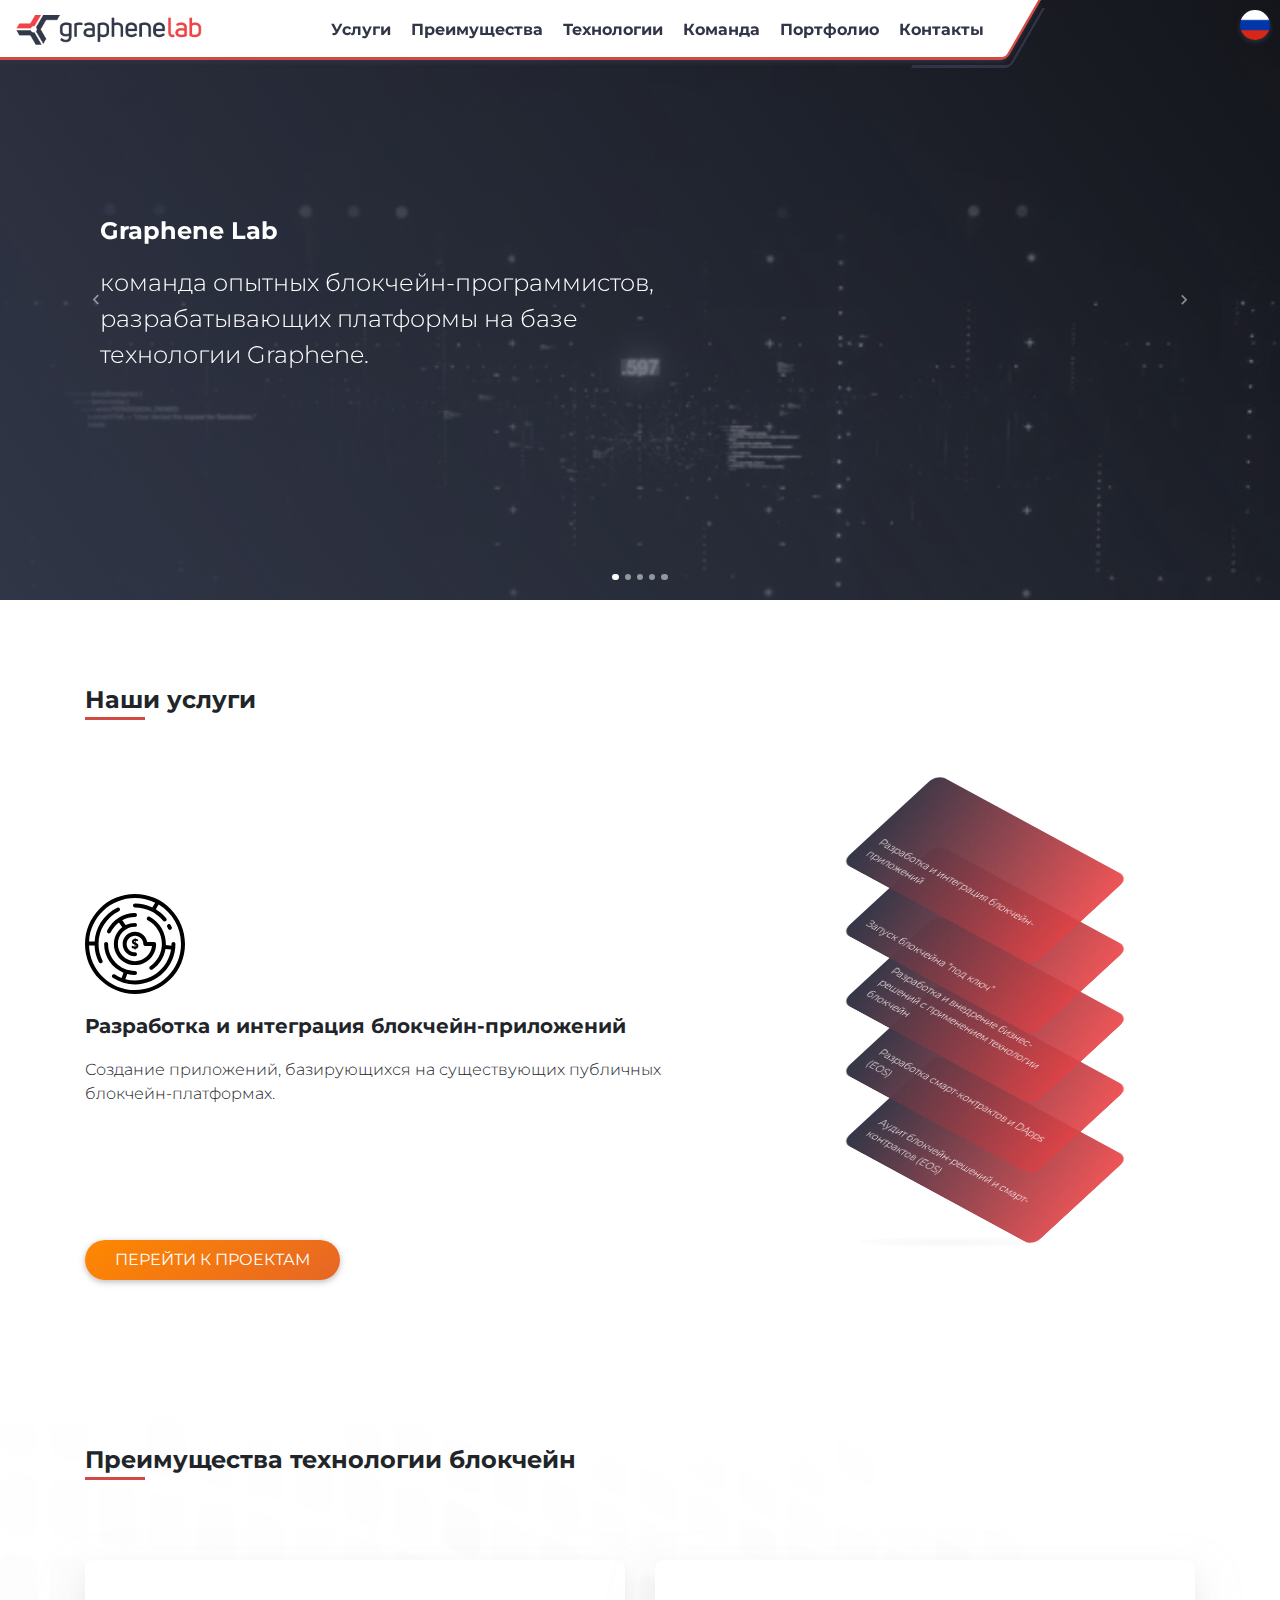
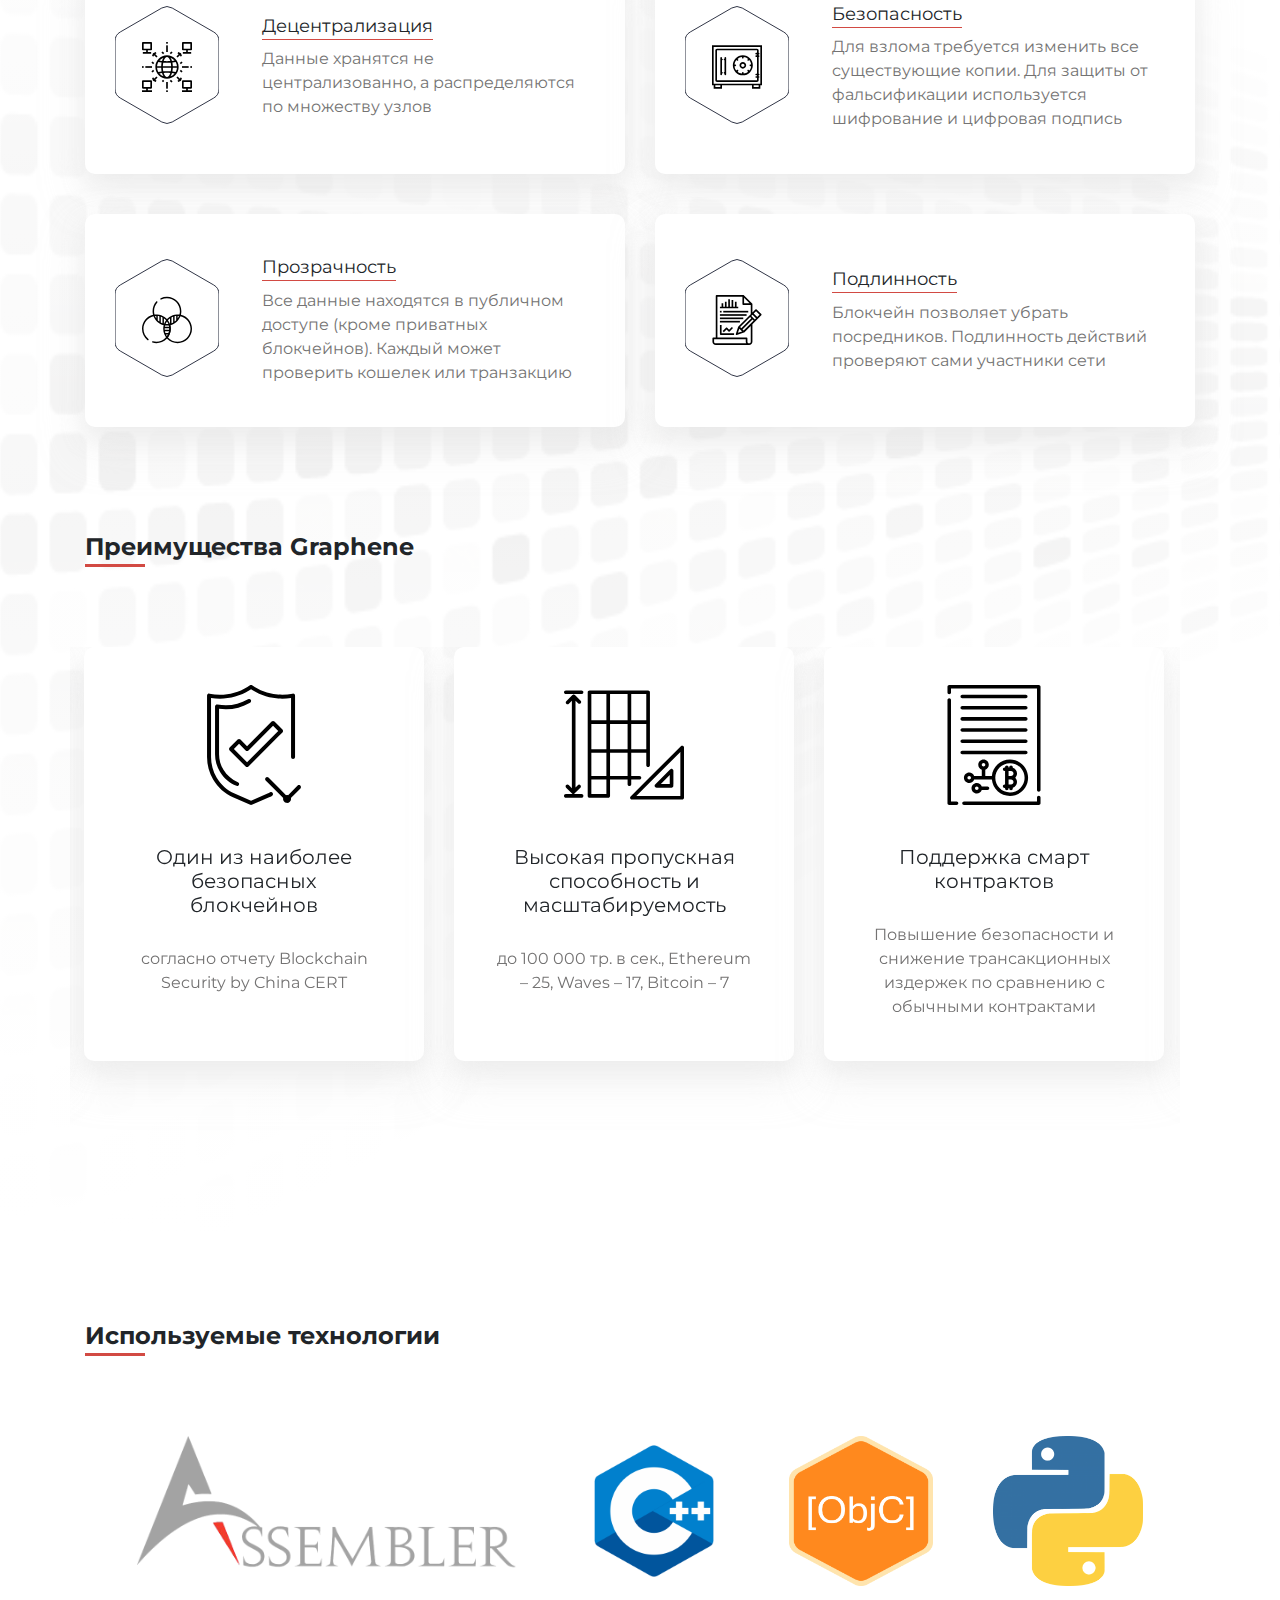
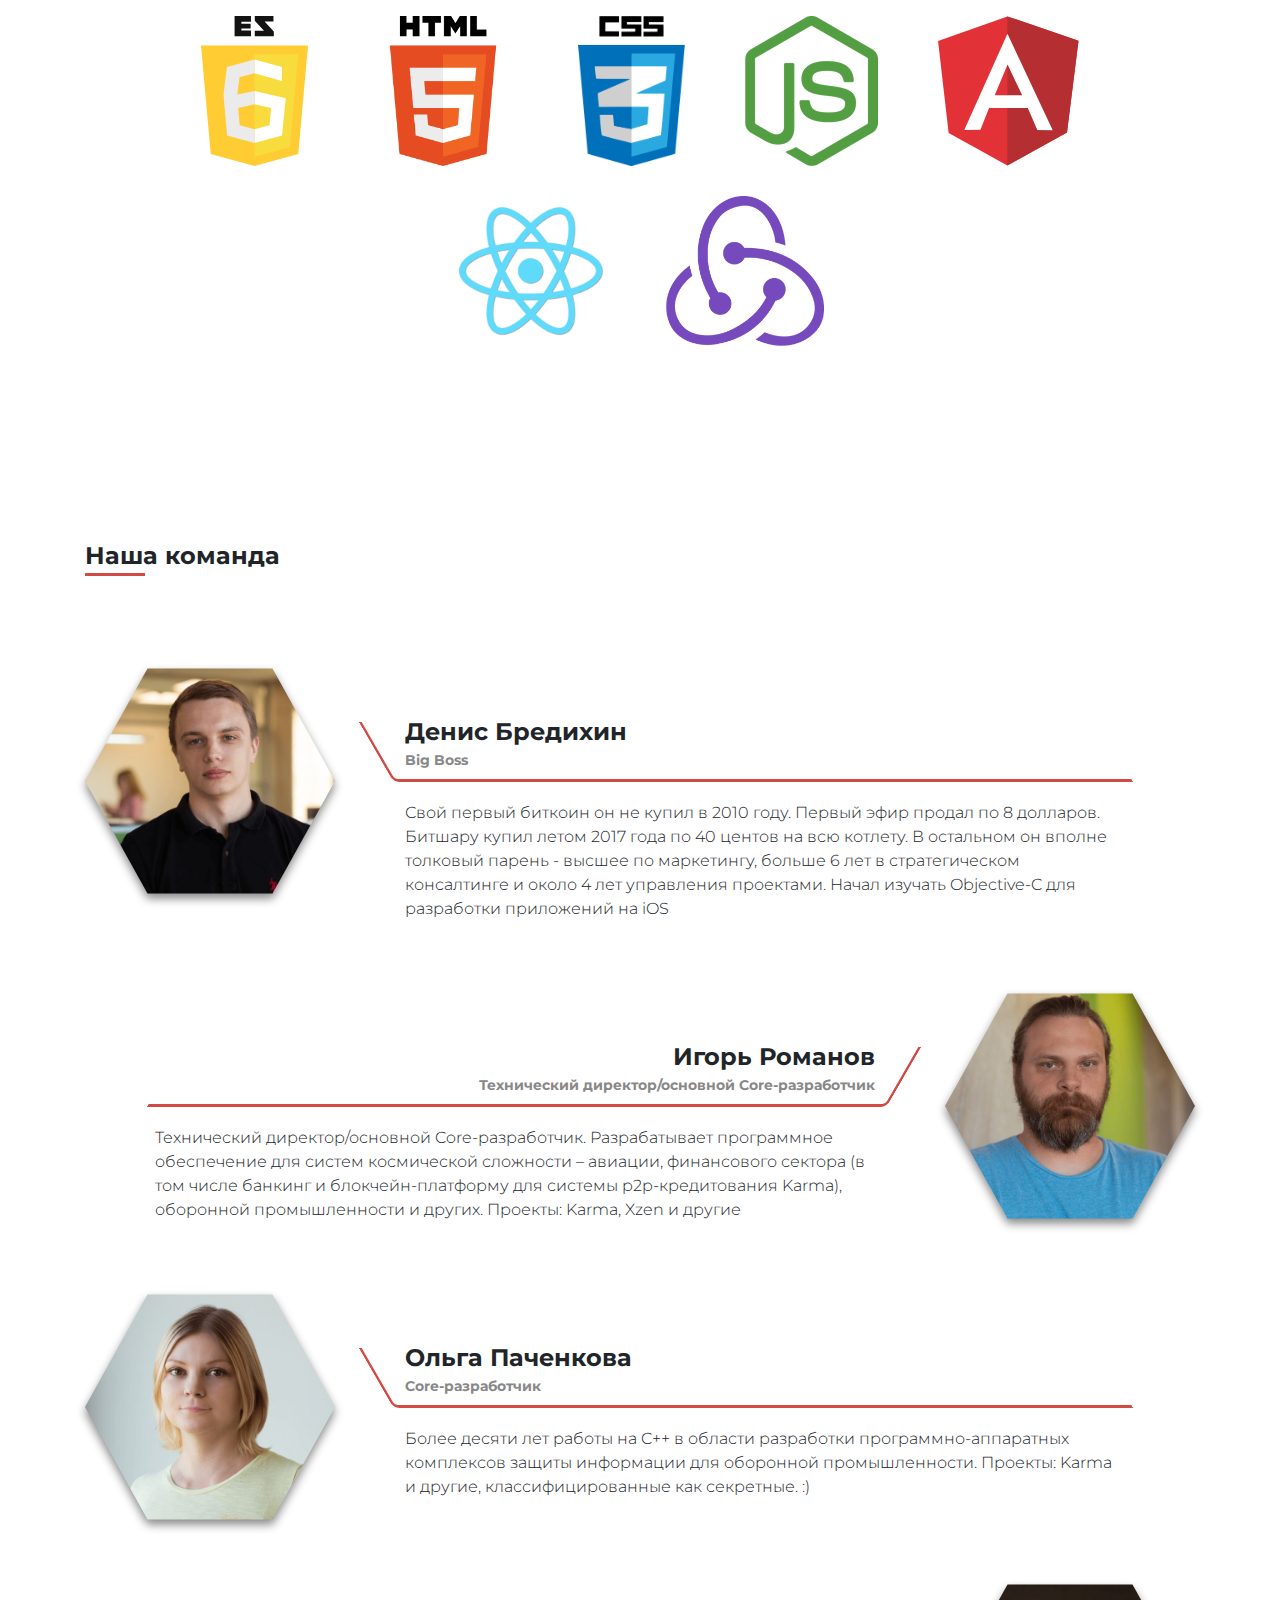
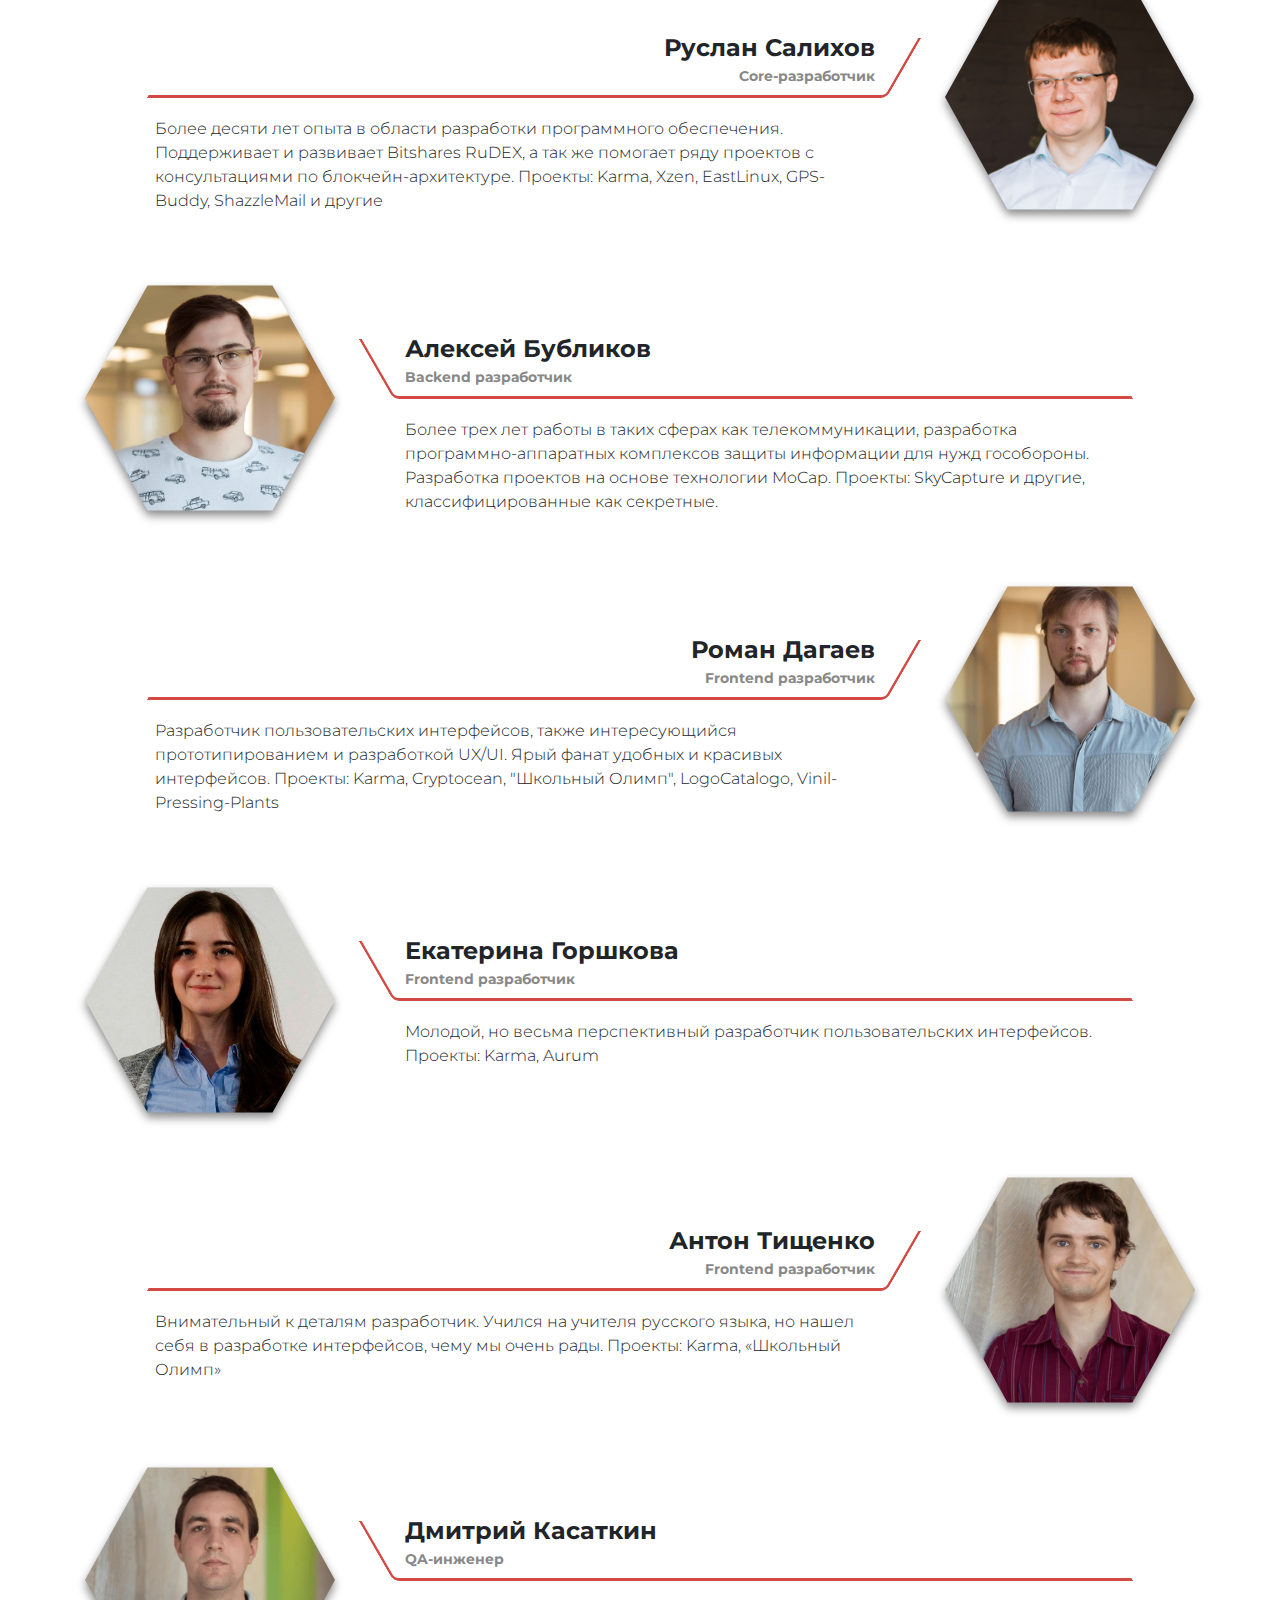
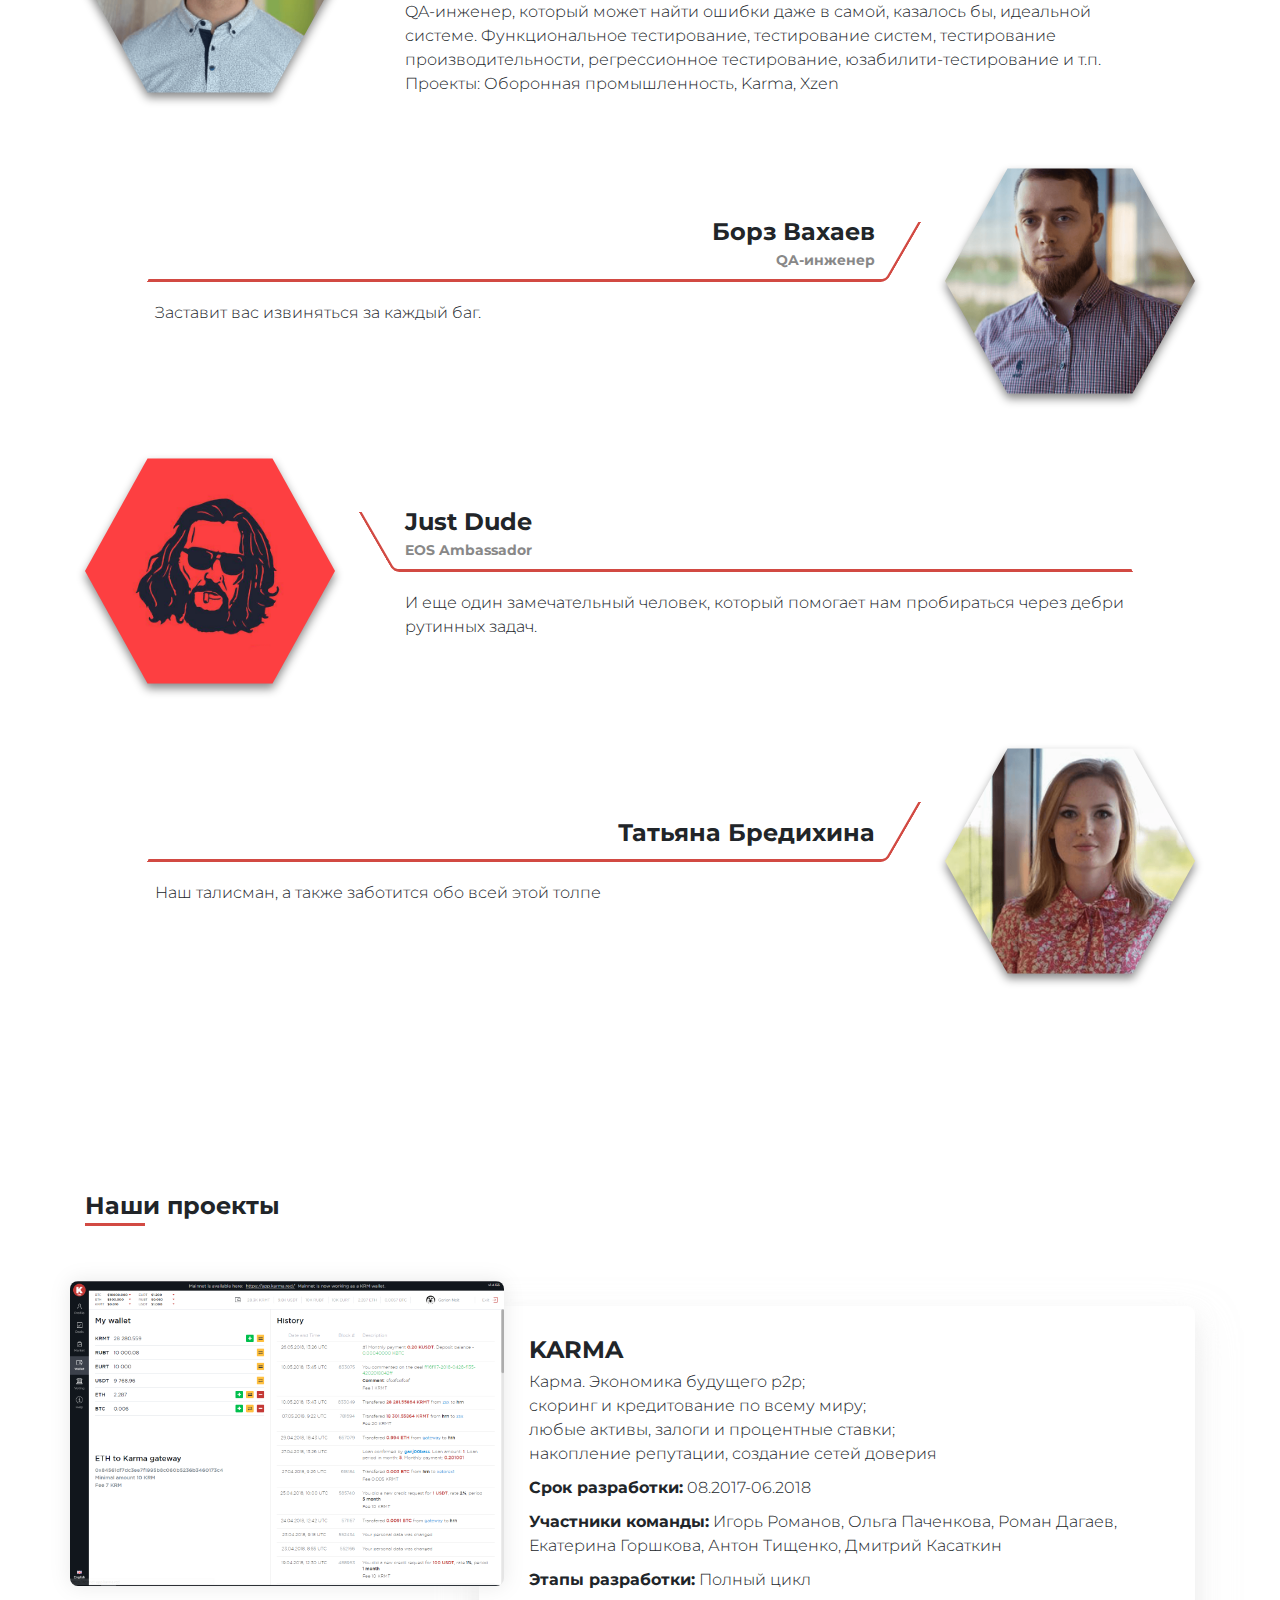
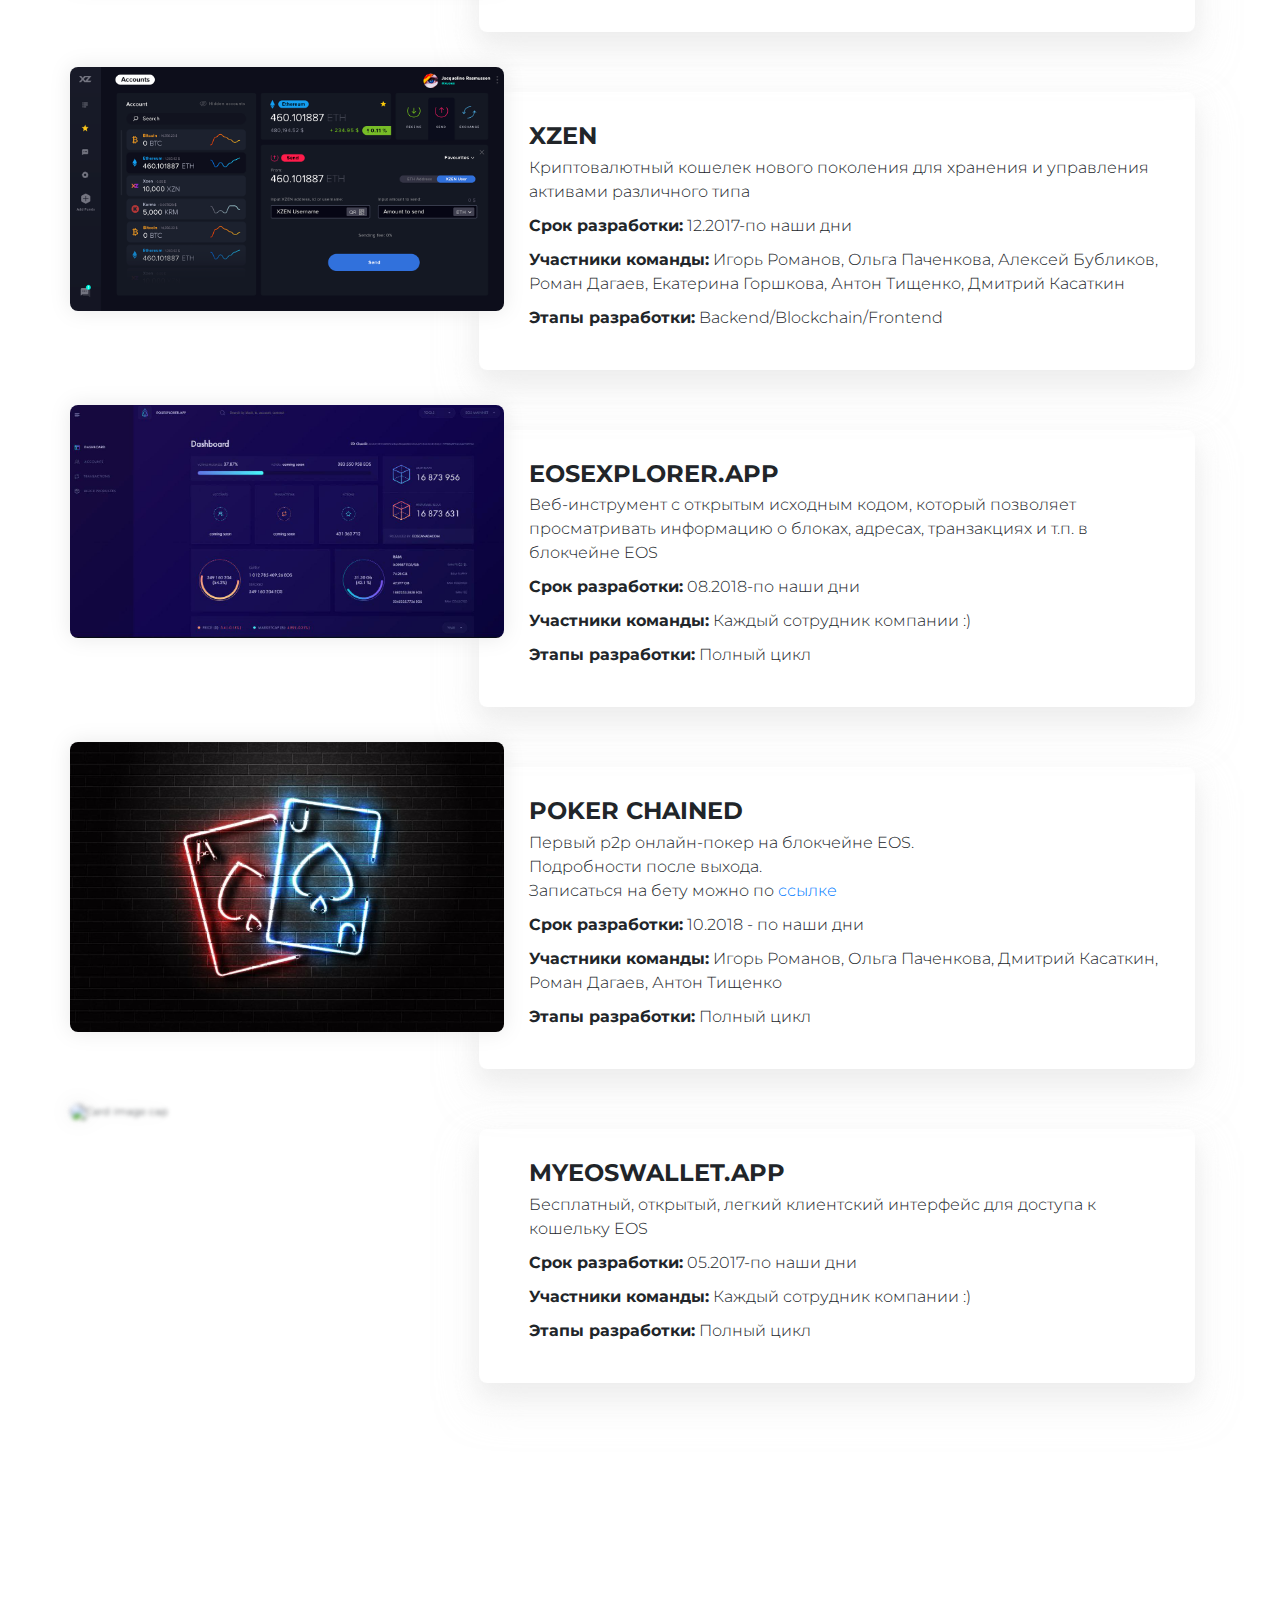
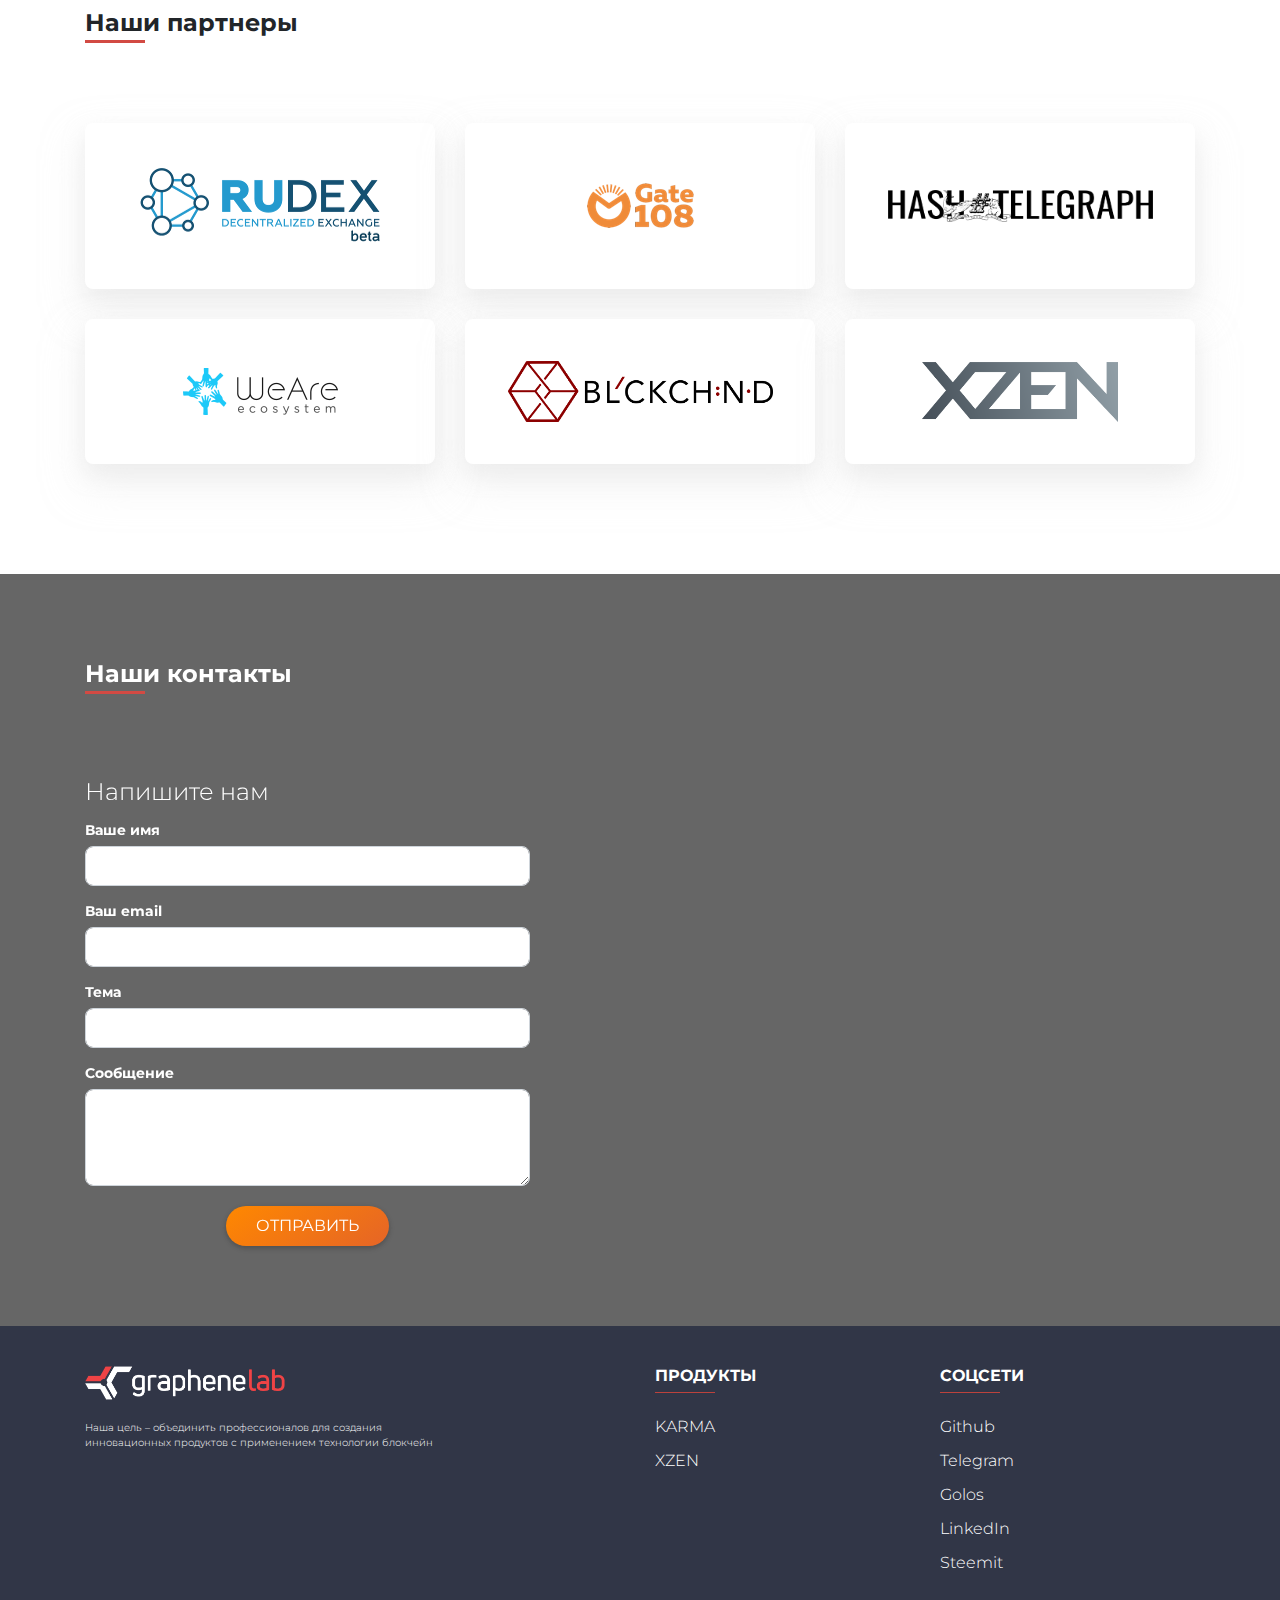
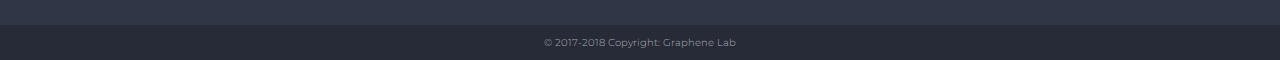
==== index.html @ 5d030449 "added projects" ====
<!DOCTYPE html>
<html lang="en">

<head>
    <meta charset="utf-8">
    <meta name="viewport" content="width=device-width, initial-scale=1, shrink-to-fit=no">
    <meta http-equiv="x-ua-compatible" content="ie=edge">
    <title>Graphene Lab</title>
    <link rel="icon" href="/favicon.ico" type="image/x-icon" />
    <link href="https://fonts.googleapis.com/icon?family=Material+Icons" rel="stylesheet">
    <!--<link href="https://fonts.googleapis.com/css?family=PT+Sans+Caption" rel="stylesheet">-->
    <link href="https://fonts.googleapis.com/css?family=Montserrat" rel="stylesheet">
    <link href="libs/MDB/css/bootstrap.min.css" rel="stylesheet">
    <link rel="stylesheet" href="libs/owl/assets/owl.carousel.min.css">
    <link href="libs/MDB/css/mdb.min.css" rel="stylesheet">
    <link href="styles/styles.css" rel="stylesheet">
</head>

<body>
<a href="en" class="btn--local"><img src="img/flag_rus.png" alt=""></a>
<nav class="navbar fixed-top gl__navbar">
    <a href="/" class="gl__logo-wrapper"><img src="img/graphene.png" alt="" class="gl__logo"></a>
    <ul class="navbar-nav">
        <li class="nav-item">
            <a class="nav-link js-link-anchor" href="#services">Услуги</a>
        </li>
        <li class="nav-item">
            <a class="nav-link js-link-anchor" href="#advantages-blckchn">Преимущества</a>
        </li>
        <li class="nav-item">
            <a class="nav-link js-link-anchor" href="#tech">Технологии</a>
        </li>
        <li class="nav-item active">
            <a class="nav-link js-link-anchor" href="#team">Команда</a>
        </li>
        <li class="nav-item">
            <a class="nav-link js-link-anchor" href="#portfolio">Портфолио</a>
        </li>
        <li class="nav-item">
            <a class="nav-link js-link-anchor" href="#contacts">Контакты</a>
        </li>
    </ul>
</nav>

<div class="intro__animate-bg">
    <video class="intro__video-bg" playsinline autoplay muted loop>
        <source src="img/intro.mp4" type="video/mp4"/>
        <source src="img/intro.ogv" type="video/ogv"/>
        <!--<source src="https://d3macfshcnzosd.cloudfront.net/010918145_main_xxl.mp4" type="video/mp4"/>-->
        Ваш браузер не поддерживает проигрывание видео.
    </video>
    <!--<svg id="pieces" class="section1">-->
    <!--<defs>-->
    <!--<linearGradient id="fill1">-->
    <!--<stop class="stop1" offset="0%"></stop>-->
    <!--<stop class="stop2" offset="100%"></stop>-->
    <!--</linearGradient>-->
    <!--<linearGradient id="fill2">-->
    <!--<stop class="stop1" offset="0%"></stop>-->
    <!--<stop class="stop2" offset="100%"></stop>-->
    <!--</linearGradient>-->
    <!--</defs>-->
    <!--<polygon id="path1" points="0,0 174,0 609,578 0,578 " fill="url(#fill1)"></polygon>-->
    <!--<polygon id="path2" points="0,0 0,0 870,578 0,578 " fill="url(#fill2)"></polygon>-->
    <!--</svg>-->
</div>

<!--<button class="btn js-change-svg-bg">change</button>-->

<section id="intro" class="gl__intro">

    <!--<img src="img/intro.gif" alt="" class="intro__video-bg">-->

    <div id="intro-carousel" class="carousel slide carousel-fade" data-ride="carousel">
        <ol class="carousel-indicators">
            <li class="js-change-svg-bg active" data-target="#intro-carousel" data-slide-to="0"></li>
            <li class="js-change-svg-bg" data-target="#intro-carousel" data-slide-to="1"></li>
            <li class="js-change-svg-bg" data-target="#intro-carousel" data-slide-to="2"></li>
            <li class="js-change-svg-bg" data-target="#intro-carousel" data-slide-to="3"></li>
            <li class="js-change-svg-bg" data-target="#intro-carousel" data-slide-to="4"></li>
        </ol>

        <div class="carousel-inner" role="listbox">

            <div class="carousel-item active">
                <div class="carousel-caption gl__slider-inner">
                    <div class="container animated fadeInDown">
                        <div class="rov jusctify-content-start">
                            <div class="col col-lg-7 align-self-center">
                                <h4 class="gl__heading--sm"><strong>Graphene Lab</strong></h4>
                                <p class="gl__slide-item">команда опытных
                                    блокчейн-программистов, разрабатывающих платформы на базе технологии Graphene.</p>
                            </div>
                        </div>
                    </div>
                </div>
            </div>

            <div class="carousel-item">
                <div class="carousel-caption gl__slider-inner">
                    <div class="container animated fadeInDown">
                        <div class="rov jusctify-content-start">
                            <div class="col col-lg-7 align-self-center">
                                <h4 class="gl__heading--sm">Серверный парк</h4>
                                <p class="gl__slide-item">Серверный парк из десятка серверов для поддержания
                                    инфраструктуры сетей и приложений и тестирования различных разработок</p>
                            </div>
                        </div>
                    </div>
                </div>
            </div>

            <div class="carousel-item">
                <div class="carousel-caption gl__slider-inner">
                    <div class="container animated fadeInDown">
                        <div class="rov jusctify-content-start">
                            <div class="col col-lg-7 align-self-center">
                                <h4 class="gl__heading--sm">4 блокчейн-системы</h4>
                                <p class="gl__slide-item">одна из которых уже успешно работает больше полугода
                                    (Karma.red), а еще три находятся в стадии разработки (xzen.io, aurum.services,
                                    cryptocean.io)</p>
                            </div>
                        </div>
                    </div>
                </div>
            </div>

            <div class="carousel-item">
                <div class="carousel-caption gl__slider-inner">
                    <div class="container animated fadeInDown">
                        <div class="rov jusctify-content-start">
                            <div class="col col-lg-7 align-self-center">
                                <h4 class="gl__heading--sm">8 высококвалифицированных разработчиков</h4>
                                <p class="gl__slide-item">2 Software Engineer, 3 Frontend Developer, 1 Backend
                                    Developer, 2 QA Engineer</p>
                            </div>
                        </div>
                    </div>
                </div>
            </div>

            <div class="carousel-item">
                <div class="carousel-caption gl__slider-inner">
                    <div class="container animated fadeInDown">
                        <div class="rov jusctify-content-start">
                            <div class="col col-lg-7 align-self-center">
                                <h4 class="gl__heading--sm">Более 50 лет опыта разработки</h4>
                                <p class="gl__slide-item">на всех программистов, в распоряжении которых находится
                                    двухэтажный офис с верандой </p>
                            </div>
                        </div>
                    </div>
                </div>
            </div>
        </div>

        <a class="carousel-control-prev" href="#intro-carousel" role="button" data-slide="prev">
            <span class="carousel-control-prev-icon" aria-hidden="true"></span>
            <span class="sr-only">Previous</span>
        </a>
        <a class="carousel-control-next" href="#intro-carousel" role="button" data-slide="next">
            <span class="carousel-control-next-icon" aria-hidden="true"></span>
            <span class="sr-only">Next</span>
        </a>
    </div>
</section>

<section id="services" class="gl__services">
    <div class="container">
        <h2 class="gl__heading">Наши услуги</h2>

        <div class="row">
            <div class="col-sm-12 col-md-8 services__wrapper">
                <div class="services__list text--md tab-content">
                    <div class="services__item tab-pane fade in show active" id="service1" role="tabpanel">
                        <img src="img/labyrinth.svg" alt="" class="services__ico">
                        <h3 class="services__title">Разработка и интеграция блокчейн-приложений</h3>
                        <p class="services__desc">Создание приложений, базирующихся на существующих публичных
                            блокчейн-платформах.</p>
                    </div>
                    <div class="services__item tab-pane fade" id="service2" role="tabpanel">
                        <img src="img/turnkey.svg" alt="" class="services__ico">
                        <h3 class="services__title">Запуск блокчейна “под ключ”</h3>
                        <p class="services__desc">Полный цикл разработки и запуска блокчейн-платформ с интеграцией любой
                            бизнес-логики (на базе Graphene/EOS)</p>
                    </div>
                    <div class="services__item tab-pane fade" id="service3" role="tabpanel">
                        <img src="img/analytics.svg" alt="" class="services__ico">
                        <h3 class="services__title">Разработка и внедрение бизнес-решений с применением технологии
                            блокчейн</h3>
                        <p class="services__desc">Интеграция технологии блокчейн в бизнес-процессы компаний из различных
                            отраслей и сфер бизнеса, включая финансы, страхование, здравоохранение и логистику</p>
                    </div>
                    <div class="services__item tab-pane fade" id="service4" role="tabpanel">
                        <img src="img/contract.svg" alt="" class="services__ico">
                        <h3 class="services__title">Разработка смарт-контрактов и DApps (EOS)</h3>
                        <p class="services__desc">Разработка смарт-контрактов и DApps любой сложности на
                            блокчейн-платформе EOS с оптимизацией использования RAM</p>
                    </div>
                    <div class="services__item tab-pane fade" id="service5" role="tabpanel">
                        <img src="img/file.svg" alt="" class="services__ico">
                        <h3 class="services__title">Аудит блокчейн-решений и смарт-контрактов (EOS)</h3>
                        <p class="services__desc">Комплексный аудит безопасности вашей блокчейн-платформы и
                            смарт-контрактов EOS на предмет уязвимостей и ошибок в коде</p>
                    </div>
                </div>
            </div>
            <div class="col-sm-12 col-md-4 services__image">
                <ul class="services__tabnav nav md-pills pills-primary flex-column" role="tablist">
                    <li class="nav-item economy services__tablink">
                        <a class="nav-link " data-toggle="tab" href="#service1" role="tab">
                            Разработка и интеграция блокчейн-приложений
                        </a>
                    </li>
                    <li class="nav-item premiumeconomy services__tablink">
                        <a class="nav-link" data-toggle="tab" href="#service2" role="tab">
                            Запуск блокчейна “под ключ”
                        </a>
                    </li>
                    <li class="nav-item business services__tablink">
                        <a class="nav-link" data-toggle="tab" href="#service3" role="tab">
                            Разработка и внедрение бизнес-решений с применением технологии блокчейн
                        </a>
                    </li>
                    <li class="nav-item first services__tablink">
                        <a class="nav-link" data-toggle="tab" href="#service4" role="tab">
                            Разработка смарт-контрактов и DApps (EOS)
                        </a>
                    </li>
                    <li class="nav-item first services__tablink">
                        <a class="nav-link" data-toggle="tab" href="#service5" role="tab">
                            Аудит блокчейн-решений и смарт-контрактов (EOS)
                        </a>
                    </li>
                </ul>
            </div>
        </div>
        <a href="#portfolio" class="btn btn--lg btn--gl waves-effect waves-light js-link-anchor">Перейти к проектам</a>
    </div>
    </div>
</section>

<section class="gl__advantages">
    <div id="advantages-blckchn" class="container">
        <h2 class="gl__heading">Преимущества технологии блокчейн</h2>
        <div class="row gl__advantages-wrapper">
            <div class="col col-sm-6 gl__advantages-item">
                <div class="card gl__card--advantage">
                    <div class="hexagon__wrapper">
                        <svg version="1.1" xmlns="http://www.w3.org/2000/svg" width="104" height="120"
                             viewbox="0 0 103.92304845413263 120" class="hexagon">
                            <path class="hexagon__path"
                                  d="M46.76537180435968 2.9999999999999996Q51.96152422706631 0 57.157676649772945 3L98.726896031426 27Q103.92304845413263 30 103.92304845413263 36L103.92304845413263 84Q103.92304845413263 90 98.726896031426 93L57.157676649772945 117Q51.96152422706631 120 46.76537180435968 117L5.196152422706632 93Q0 90 0 84L0 36Q0 30 5.196152422706632 27Z"></path>
                        </svg>
                        <img src="img/decentralized.svg" alt="" class="hexagon__ico">
                    </div>
                    <div class="card-body">
                        <h3 class="card-title">Децентрализация</h3>
                        <p class="card-text">Данные хранятся не централизованно, а распределяются по множеству узлов</p>
                    </div>
                </div>
            </div>
            <div class="col col-sm-6 gl__advantages-item">
                <div class="card gl__card--advantage">
                    <div class="hexagon__wrapper">
                        <svg version="1.1" xmlns="http://www.w3.org/2000/svg" width="104" height="120"
                             viewbox="0 0 103.92304845413263 120" class="hexagon">
                            <path class="hexagon__path"
                                  d="M46.76537180435968 2.9999999999999996Q51.96152422706631 0 57.157676649772945 3L98.726896031426 27Q103.92304845413263 30 103.92304845413263 36L103.92304845413263 84Q103.92304845413263 90 98.726896031426 93L57.157676649772945 117Q51.96152422706631 120 46.76537180435968 117L5.196152422706632 93Q0 90 0 84L0 36Q0 30 5.196152422706632 27Z"></path>
                        </svg>
                        <img src="img/safebox.svg" alt="" class="hexagon__ico">
                    </div>
                    <div class="card-body">
                        <h3 class="card-title">Безопасность</h3>
                        <p class="card-text">Для взлома требуется изменить все существующие копии. Для защиты от
                            фальсификации используется шифрование и цифровая подпись</p>
                    </div>
                </div>
            </div>
            <div class="col col-sm-6 gl__advantages-item">
                <div class="card gl__card--advantage">
                    <div class="hexagon__wrapper">
                        <svg version="1.1" xmlns="http://www.w3.org/2000/svg" width="104" height="120"
                             viewbox="0 0 103.92304845413263 120" class="hexagon">
                            <path class="hexagon__path"
                                  d="M46.76537180435968 2.9999999999999996Q51.96152422706631 0 57.157676649772945 3L98.726896031426 27Q103.92304845413263 30 103.92304845413263 36L103.92304845413263 84Q103.92304845413263 90 98.726896031426 93L57.157676649772945 117Q51.96152422706631 120 46.76537180435968 117L5.196152422706632 93Q0 90 0 84L0 36Q0 30 5.196152422706632 27Z"></path>
                        </svg>
                        <img src="img/transparency.svg" alt="" class="hexagon__ico">
                    </div>
                    <div class="card-body">
                        <h3 class="card-title">Прозрачность</h3>
                        <p class="card-text">Все данные находятся в публичном доступе (кроме приватных блокчейнов).
                            Каждый может проверить кошелек или транзакцию</p>
                    </div>
                </div>
            </div>
            <div class="col col-sm-6 gl__advantages-item">
                <div class="card gl__card--advantage">
                    <div class="hexagon__wrapper">
                        <svg version="1.1" xmlns="http://www.w3.org/2000/svg" width="104" height="120"
                             viewbox="0 0 103.92304845413263 120" class="hexagon">
                            <path class="hexagon__path"
                                  d="M46.76537180435968 2.9999999999999996Q51.96152422706631 0 57.157676649772945 3L98.726896031426 27Q103.92304845413263 30 103.92304845413263 36L103.92304845413263 84Q103.92304845413263 90 98.726896031426 93L57.157676649772945 117Q51.96152422706631 120 46.76537180435968 117L5.196152422706632 93Q0 90 0 84L0 36Q0 30 5.196152422706632 27Z"></path>
                        </svg>
                        <img src="img/copyright.svg" alt="" class="hexagon__ico">
                    </div>
                    <div class="card-body">
                        <h3 class="card-title">Подлинность</h3>
                        <p class="card-text">Блокчейн позволяет убрать посредников. Подлинность действий проверяют сами
                            участники сети</p>
                    </div>
                </div>
            </div>
        </div>
    </div>

    <div id="advantages-graphene" class="container">
        <h2 class="gl__heading">Преимущества Graphene</h2>
        <div class="row justify-content-center owl-carousel">
            <div class="col">
                <div class="card gl__card--advantage">
                    <h3 class="card-header"><img src="img/shield.svg" alt=""></h3>
                    <div class="card-body">
                        <h4 class="card-title gl__heading--sm">Один из наиболее безопасных блокчейнов</h4>
                        <p class="card-text text--md">согласно отчету Blockchain Security by China CERT</p>
                    </div>
                </div>
            </div>
            <div class="col">
                <div class="card gl__card--advantage">
                    <h3 class="card-header"><img src="img/geometry.svg" alt=""></h3>
                    <div class="card-body">
                        <h4 class="card-title gl__heading--sm">Высокая пропускная способность и масштабируемость</h4>
                        <p class="card-text text--md">до 100 000 тр. в сек., Ethereum – 25, Waves – 17, Bitcoin – 7</p>
                    </div>
                </div>
            </div>
            <div class="col">
                <div class="card gl__card--advantage">
                    <h3 class="card-header"><img src="img/contract.svg" alt=""></h3>
                    <div class="card-body">
                        <h4 class="card-title gl__heading--sm">Поддержка смарт контрактов</h4>
                        <p class="card-text text--md">Повышение безопасности и снижение трансакционных издержек по
                            сравнению с обычными контрактами</p>
                    </div>
                </div>
            </div>
            <div class="col">
                <div class="card gl__card--advantage">
                    <h3 class="card-header"><img src="img/innovation.svg" alt=""></h3>
                    <div class="card-body">
                        <h4 class="card-title gl__heading--sm">Гибкость технологии</h4>
                        <p class="card-text text--md">широкие возможности для применения в разных сферах</p>
                    </div>
                </div>
            </div>
            <div class="col">
                <div class="card gl__card--advantage">
                    <h3 class="card-header"><img src="img/solar-panel.svg" alt=""></h3>
                    <div class="card-body">
                        <h4 class="card-title gl__heading--sm">Экологичность </h4>
                        <p class="card-text text--md">алгоритм консенсуса DPoS имеет более низкие потребности в ресурсах
                            для
                            обеспечения функционирования сети</p>
                    </div>
                </div>
            </div>
            <div class="col">
                <div class="card gl__card--advantage">
                    <h3 class="card-header"><img src="img/key.svg" alt=""></h3>
                    <div class="card-body">
                        <h4 class="card-title gl__heading--sm">Динамическая настройка прав доступа</h4>
                        <p class="card-text text--md">гибкое управление корпоративной средой</p>
                    </div>
                </div>
            </div>
            <div class="col">
                <div class="card gl__card--advantage">
                    <h3 class="card-header"><img src="img/login.svg" alt=""></h3>
                    <div class="card-body">
                        <h4 class="card-title gl__heading--sm">Привычные имена аккаунтов</h4>
                        <p class="card-text text--md">вида @username (легкие и безопасные транзакции)</p>
                    </div>
                </div>
            </div>
        </div>
    </div>
</section>

<section id="tech" class="gl__tech">
    <div class="container">
        <h2 class="gl__heading">Используемые технологии</h2>
        <div class="row justify-content-center tech__wrapper">
            <img src="img/assembler_logo.png" class="tech__ico" alt="">
            <img src="img/cpp_logo.png" class="tech__ico" alt="">
            <img src="img/ObjC_logo.png" class="tech__ico" alt="">
            <img src="img/python.png" class="tech__ico" alt="">
            <img src="img/es6_logo.svg" class="tech__ico" alt="">
            <img src="img/html_logo.png" class="tech__ico" alt="">
            <img src="img/css_logo.png" class="tech__ico" alt="">
            <img src="img/node.png" class="tech__ico" alt="">
            <img src="img/angular_logo.svg" class="tech__ico" alt="">
            <img src="img/react_logo.png" class="tech__ico" alt="">
            <img src="img/redux_logo.png" class="tech__ico" alt="">
        </div>
    </div>
</section>

<section id="team" class="gl__team">
    <div class="container">
        <h2 class="gl__heading">Наша команда</h2>
        <svg class="clip-svg">
            <defs>
                <clipPath id="polygon-clip-hexagon" clipPathUnits="objectBoundingBox">
                    <polygon class="hexagon-mask" points="0 0.5, 0.25 0.95, 0.75 0.95, 1 0.5, 0.75 0.05, 0.25 0.05"/>
                </clipPath>
            </defs>
        </svg>

        <div class="gl__team-item">
            <div class="avatar__wrapper"><img src="img/den.png" alt="" class="avatar"/></div>
            <div class="desc">
                <p class="name text--lg">Денис Бредихин <span class="position">Big Boss</span></p>
                <p class="info text--md">Свой первый биткоин он не купил в 2010 году. Первый эфир продал по 8 долларов.
                    Битшару купил летом 2017 года по 40 центов на всю котлету. В остальном он вполне толковый парень -
                    высшее по маркетингу, больше 6 лет в стратегическом консалтинге и около 4 лет управления проектами.
                    Начал изучать Objective-C для разработки приложений на iOS</p>
            </div>
        </div>

        <div class="gl__team-item">
            <div class="avatar__wrapper"><img src="img/igor.png" alt="" class="avatar"/></div>
            <div class="desc">
                <p class="name text--lg">Игорь Романов <span class="position">Технический директор/основной Core-разработчик</span>
                </p>
                <p class="info text--md">Технический директор/основной Core-разработчик. Разрабатывает программное
                    обеспечение для систем космической сложности – авиации, финансового сектора (в том числе банкинг и
                    блокчейн-платформу для системы p2p-кредитования Karma), оборонной промышленности и других. Проекты:
                    Karma, Xzen и другие
                </p>
            </div>
        </div>

        <div class="gl__team-item">
            <div class="avatar__wrapper"><img src="img/olga.png" alt="" class="avatar"/></div>
            <div class="desc">
                <p class="name text--lg">Ольга Паченкова<span class="position">Core-разработчик</span></p>
                <p class="info text--md">Более десяти лет работы на C++ в области разработки программно-аппаратных
                    комплексов защиты информации для оборонной промышленности. Проекты: Karma и другие,
                    классифицированные как секретные. :)</p>
            </div>
        </div>

        <div class="gl__team-item">
            <div class="avatar__wrapper"><img src="img/rus.png" alt="" class="avatar"/></div>
            <div class="desc">
                <p class="name text--lg">Руслан Салихов<span class="position">Core-разработчик</span></p>
                <p class="info text--md">Более десяти лет опыта в области разработки программного обеспечения.
                    Поддерживает и развивает Bitshares RuDEX, а так же помогает ряду проектов с консультациями по
                    блокчейн-архитектуре. Проекты: Karma, Xzen, EastLinux, GPS-Buddy, ShazzleMail и другие</p>
            </div>
        </div>

        <div class="gl__team-item">
            <div class="avatar__wrapper"><img src="img/Alex.png" alt="" class="avatar"/></div>
            <div class="desc">
                <p class="name text--lg">Алексей Бубликов<span class="position">Backend разработчик</span></p>
                <p class="info text--md">Более трех лет работы в таких сферах как телекоммуникации, разработка
                    программно-аппаратных комплексов защиты информации для нужд гособороны. Разработка проектов на
                    основе технологии MoCap. Проекты: SkyCapture и другие, классифицированные как секретные.
                </p>
            </div>
        </div>

        <div class="gl__team-item">
            <div class="avatar__wrapper"><img src="img/Roman.png" alt="" class="avatar"/></div>
            <div class="desc">
                <p class="name text--lg">Роман Дагаев <span class="position">Frontend разработчик</span></p>
                <p class="info text--md">Разработчик пользовательских интерфейсов, также интересующийся
                    прототипированием и разработкой UX/UI. Ярый фанат удобных и красивых интерфейсов. Проекты: Karma,
                    Cryptocean, "Школьный Олимп", LogoCatalogo, Vinil-Pressing-Plants
                </p>
            </div>
        </div>

        <div class="gl__team-item">
            <div class="avatar__wrapper"><img src="img/kate.jpg" alt="" class="avatar"/></div>
            <div class="desc">
                <p class="name text--lg">Екатерина Горшкова <span class="position">Frontend разработчик</span></p>
                <p class="info text--md">Молодой, но весьма перспективный разработчик пользовательских интерфейсов.
                    Проекты: Karma, Aurum</p>
            </div>
        </div>

        <div class="gl__team-item">
            <div class="avatar__wrapper"><img src="img/Anton.png" alt="" class="avatar"/></div>
            <div class="desc">
                <p class="name text--lg">Антон Тищенко <span class="position">Frontend разработчик</span></p>
                <p class="info text--md">Внимательный к деталям разработчик. Учился на учителя русского языка, но нашел
                    себя в разработке интерфейсов, чему мы очень рады. Проекты: Karma, «Школьный Олимп»
                </p>
            </div>
        </div>

        <div class="gl__team-item">
            <div class="avatar__wrapper"><img src="img/dima2.png" alt="" class="avatar"/></div>
            <div class="desc">
                <p class="name text--lg"> Дмитрий Касаткин <span class="position">QA-инженер</span></p>
                <p class="info text--md">QA-инженер, который может найти ошибки даже в самой, казалось бы, идеальной
                    системе. Функциональное тестирование, тестирование систем, тестирование производительности,
                    регрессионное тестирование, юзабилити-тестирование и т.п. Проекты: Оборонная промышленность, Karma,
                    Xzen
                </p>
            </div>
        </div>

        <div class="gl__team-item">
            <div class="avatar__wrapper"><img src="img/Borz.png" alt="" class="avatar"/></div>
            <div class="desc">
                <p class="name text--lg">Борз Вахаев <span class="position">QA-инженер</span></p>
                <p class="info text--md">Заставит вас извиняться за каждый баг.</p>
            </div>
        </div>

        <div class="gl__team-item">
            <div class="avatar__wrapper"><img src="img/JD.png" alt="" class="avatar"/></div>
            <div class="desc">
                <p class="name text--lg">Just Dude <span class="position">EOS Ambassador</span></p>
                <p class="info text--md">И еще один замечательный человек, который помогает нам пробираться через дебри
                    рутинных задач.
                </p>
            </div>
        </div>

        <div class="gl__team-item">
            <div class="avatar__wrapper"><img src="img/Tanya.png" alt="" class="avatar"/></div>
            <div class="desc">
                <p class="name text--lg">Татьяна Бредихина</p>
                <p class="info text--md">Наш талисман, а также заботится обо всей этой толпе</p>
            </div>
        </div>

    </div>
</section>

<section id="portfolio" class="gl__portfolio">
    <div class="container">
        <h2 class="gl__heading">Наши проекты</h2>

        <div class="product">
            <div class="view overlay product__image-wrapper">
                <img class="product__image" src="img/karma.PNG" alt="Karma">
                <a href="https://app.karma.red/" target="_blank">
                    <span class="mask rgba-white-slight"></span>
                </a>
            </div>
            <div class="product__info">
                <h4 class="text--lg">KARMA</h4>
                <div class="text--md">
                    <p>Карма. Экономика будущего p2p; <br> скоринг и кредитование по всему миру; <br>любые активы,
                        залоги и процентные ставки;<br> накопление репутации, создание сетей доверия</p>
                    <p><b>Срок разработки:</b> 08.2017-06.2018</p>
                    <p><b>Участники команды:</b> Игорь Романов, Ольга Паченкова, Роман Дагаев, Екатерина Горшкова, Антон
                        Тищенко, Дмитрий Касаткин</p>
                    <p><b>Этапы разработки:</b> Полный цикл</p>
                </div>
            </div>
            <!--<div class="product__sources">-->
            <!--<a  class="btn btn-flat social-icons"><img src="img/github.svg" alt=""></a>-->
            <!--<a href="https://app.karma.red/" class="btn btn-flat social-icons"><img src="img/link.svg" alt=""></a>-->
            <!--</div>-->
        </div>

        <div class="product">
            <div class="view overlay product__image-wrapper">
                <img class="product__image" src="img/xzen_screen.png" alt="Xzen">
                <a><span class="mask rgba-white-slight"></span></a>
            </div>
            <div class="product__info">
                <h4 class="text--lg">XZEN</h4>
                <div class="text--md">
                    <p>Криптовалютный кошелек нового поколения для хранения и управления активами различного типа</p>
                    <p><b>Срок разработки:</b> 12.2017-по наши дни</p>
                    <p><b>Участники команды:</b> Игорь Романов, Ольга Паченкова, Алексей Бубликов, Роман Дагаев,
                        Екатерина Горшкова, Антон Тищенко, Дмитрий Касаткин </p>
                    <p><b>Этапы разработки:</b> Backend/Blockchain/Frontend</p>
                </div>
            </div>
            <!--<div class="product__sources">-->
            <!--<a  class="btn btn-flat social-icons"><img src="img/github.svg" alt=""></a>-->
            <!--<a  class="btn btn-flat social-icons"><img src="img/link.svg" alt=""></a>-->
            <!--</div>-->
        </div>

        <div class="product">
            <div class="view overlay product__image-wrapper">
                <img class="product__image"
                     src="img/eosexplorer.jpg"
                     alt="Card image cap">
                <a><span class="mask rgba-white-slight"></span></a>
            </div>
            <div class="product__info">
                <h4 class="text--lg">eosexplorer.app</h4>
                <div class="text--md">
                    <p>Веб-инструмент с открытым исходным кодом, который позволяет просматривать информацию о блоках, адресах, транзакциях и т.п. в блокчейне EOS</p>
                    <p><b>Срок разработки:</b> 08.2018-по наши дни</p>
                    <p><b>Участники команды:</b> Каждый сотрудник компании :)</p>
                    <p><b>Этапы разработки:</b> Полный цикл</p>
                </div>
            </div>
            <!--<div class="product__sources">-->
            <!--<a  class="btn btn-flat social-icons"><img src="img/github.svg" alt=""></a>-->
            <!--<a  class="btn btn-flat social-icons"><img src="img/link.svg" alt=""></a>-->
            <!--</div>-->
        </div>

        <div class="product">
            <div class="view overlay product__image-wrapper">
                <img class="product__image"
                     src="img/pokerchained.jpg"
                     alt="Card image cap">
                <a href="https://poker.graphenelab.io/" rel="noopener"><span class="mask rgba-white-slight"></span></a>
            </div>
            <div class="product__info">
                <h4 class="text--lg">Poker Chained</h4>
                <div class="text--md">
                    <p>Первый p2p онлайн-покер на блокчейне EOS.
                        <br>Подробности после выхода.
                        <br>Записаться на бету можно по <a href="https://poker.graphenelab.io/" rel="noopener" target="_blank">ссылке</a>
                    </p>
                    <p><b>Срок разработки:</b> 10.2018 - по наши дни</p>
                    <p><b>Участники команды:</b> Игорь Романов, Ольга Паченкова, Дмитрий Касаткин, Роман Дагаев, Антон Тищенко</p>
                    <p><b>Этапы разработки:</b> Полный цикл</p>
                </div>
            </div>
            <!--<div class="product__sources">-->
            <!--<a  class="btn btn-flat social-icons"><img src="img/github.svg" alt=""></a>-->
            <!--<a  class="btn btn-flat social-icons"><img src="img/link.svg" alt=""></a>-->
            <!--</div>-->
        </div>
        <div class="product">
            <div class="view overlay product__image-wrapper">
                <img class="product__image blur"
                     src="https://mdbootstrap.com/img/Mockups/Lightbox/Thumbnail/img%20(67).jpg"
                     alt="Card image cap">
                <a><span class="mask rgba-white-slight"></span></a>
            </div>
            <div class="product__info">
                <h4 class="text--lg">myeoswallet.app</h4>
                <div class="text--md">
                    <p>Бесплатный, открытый, легкий клиентский интерфейс для доступа к кошельку EOS</p>
                    <p><b>Срок разработки:</b> 05.2017-по наши дни</p>
                    <p><b>Участники команды:</b> Каждый сотрудник компании :)</p>
                    <p><b>Этапы разработки:</b> Полный цикл</p>
                </div>
            </div>
            <!--<div class="product__sources">-->
            <!--<a  class="btn btn-flat social-icons"><img src="img/github.svg" alt=""></a>-->
            <!--<a  class="btn btn-flat social-icons"><img src="img/link.svg" alt=""></a>-->
            <!--</div>-->
        </div>



    </div>
</section>

<section id="partners" class="gl__partners">
    <div class="container">
        <h2 class="gl__heading">Наши партнеры</h2>
        <div class="row partners">
            <a href="https://rudex.org/" class="col col-sm-4 partners__item">
                <div class="card gl__card">
                    <div class="card-body">
                        <img src="img/rudex.png" alt="" class="partners__logo">
                    </div>
                </div>
            </a>
            <a href="https://gate108.org/" class="col col-sm-4 partners__item">
                <div class="card gl__card">
                    <div class="card-body">
                        <img src="img/gate108.png" alt="" class="partners__logo">
                    </div>
                </div>
            </a>
            <a href="https://hashtelegraph.com/" class="col col-sm-4 partners__item">
                <div class="card gl__card">
                    <div class="card-body">
                        <img src="img/hashtelegraph.png" alt="" class="partners__logo">
                    </div>
                </div>
            </a>
            <a href="https://weare.ee/" class="col col-sm-4 partners__item">
                <div class="card gl__card">
                    <div class="card-body">
                        <img src="img/weare.png" alt="" class="partners__logo">
                    </div>
                </div>
            </a>
            <a href="https://eos.blckchnd.com/" class="col col-sm-4 partners__item">
                <div class="card gl__card">
                    <div class="card-body">
                        <img src="img/blckchnd.png" alt="" class="partners__logo">
                    </div>
                </div>
            </a>
            <a href="https://xzen.io/" class="col col-sm-4 partners__item">
                <div class="card gl__card">
                    <div class="card-body">
                        <img src="img/xzen.png" alt="" style="max-height: 60px" class="partners__logo">
                    </div>
                </div>
            </a>

        </div>
    </div>
</section>

<section id="contacts" class="gl__contacts">
    <div class="container">
        <h2 class="gl__heading">Наши контакты</h2>
        <div class="row">
            <!-- Default form contact -->
            <form class="col-lg-5 col-sm-8 form--vertical">
                <p class="text--lg">Напишите нам</p>

                <!-- Default input name -->
                <label for="ct_name" class="gl__label">Ваше имя</label>
                <input type="text" id="ct_name" class="form-control gl__input">

                <br>

                <!-- Default input email -->
                <label for="ct_email" class="gl__label">Ваш email</label>
                <input type="email" id="ct_email" class="form-control gl__input">

                <br>

                <!-- Default input subject -->
                <label for="ct_subject" class="gl__label">Тема</label>
                <input type="text" id="ct_subject" class="form-control gl__input">

                <br>

                <!-- Default textarea message -->
                <label for="ct_message" class="gl__label">Сообщение</label>
                <textarea type="text" id="ct_message" class="form-control gl__input" rows="5"></textarea>

                <button class="btn btn--lg btn--gl" type="submit">Отправить</button>
            </form>
            <!-- Default form contact -->
            <div class="col-md-7 gl__map-wrapper">
                <div id='gmap_canvas' class="gl__map"></div>
            </div>
        </div>
    </div>
</section>

<footer class="gl__footer page-footer">

    <div class="container text-center text-md-left">
        <div class="row">
            <div class="col-md-6 footer__column">
                <img src="img/graphene-wh.png" alt="" class="footer__logo">
                <hr class="deep-purple accent-2 mb-4 mt-0 d-inline-block mx-auto">
                <p class="footer__tagline">Наша цель – объединить профессионалов для создания инновационных продуктов
                    с применением технологии блокчейн</p>
            </div>
            <div class="col-md-3 text--md footer__column">
                <h6 class="text-uppercase font-weight-bold text--md">Продукты</h6>
                <hr class="mb-4 mt-0 d-inline-block mx-auto" style="width: 60px;">
                <a href="https://app.karma.red/" target="_blank">KARMA</a>
                <a target="_blank">XZEN</a>
                <!--<a  target="_blank">Cryptocean</a>-->
                <!--<a  target="_blank">Aurum</a>-->
            </div>

            <div class="col-md-3 text--md footer__column">
                <h6 class="text-uppercase font-weight-bold text--md">Соцсети</h6>
                <hr class="mb-4 mt-0 d-inline-block mx-auto" style="width: 60px;">
                <a href="https://github.com/graphenelab" target="_blank">Github</a>
                <a href="https://t.me/graphenelab" target="_blank">Telegram</a>
                <a href="https://golos.io/@graphenelab" target="_blank">Golos</a>
                <a href="https://www.linkedin.com/company/graphene-lab/" target="_blank">LinkedIn</a>
                <a href="https://steemit.com/@graphenelab/" target="_blank">Steemit</a>
            </div>
        </div>
    </div>
    <!-- Footer Links -->

    <!-- Copyright -->
    <div class="footer-copyright text-center py-3">© 2017-2018 Copyright: Graphene Lab</div>
    <!-- Copyright -->

</footer>

<!-- SCRIPTS -->
<script type="text/javascript" src="libs/MDB/js/jquery-3.3.1.min.js"></script>
<script type="text/javascript" src="libs/MDB/js/popper.min.js"></script>
<script type="text/javascript" src="libs/MDB/js/bootstrap.min.js"></script>
<script type="text/javascript" src="libs/MDB/js/mdb.min.js"></script>
<script type="text/javascript" src="libs/owl/owl.carousel.min.js"></script>
<script type="text/javascript" src="libs/TWMax/script.js"></script>
<script type="text/javascript" src="js/scripts.js"></script>
<script src="https://maps.googleapis.com/maps/api/js?key=AIzaSyAadr-QWWetV2Sx6SMuxVIUdHISH-1YcxI"></script>

<script type='text/javascript'>

    var data = [
        {
            "elementType": "geometry",
            "stylers": [
                {
                    "color": "#f5f5f5"
                }
            ]
        },
        {
            "elementType": "labels.icon",
            "stylers": [
                {
                    "visibility": "off"
                }
            ]
        },
        {
            "elementType": "labels.text.fill",
            "stylers": [
                {
                    "color": "#616161"
                }
            ]
        },
        {
            "elementType": "labels.text.stroke",
            "stylers": [
                {
                    "color": "#f5f5f5"
                }
            ]
        },
        {
            "featureType": "administrative.land_parcel",
            "elementType": "labels.text.fill",
            "stylers": [
                {
                    "color": "#bdbdbd"
                }
            ]
        },
        {
            "featureType": "landscape.man_made",
            "elementType": "geometry.fill",
            "stylers": [
                {
                    "color": "#c0c0c0"
                }
            ]
        },
        {
            "featureType": "poi",
            "elementType": "geometry",
            "stylers": [
                {
                    "color": "#eeeeee"
                }
            ]
        },
        {
            "featureType": "poi",
            "elementType": "labels.text.fill",
            "stylers": [
                {
                    "color": "#757575"
                }
            ]
        },
        {
            "featureType": "poi.park",
            "elementType": "geometry",
            "stylers": [
                {
                    "color": "#e5e5e5"
                }
            ]
        },
        {
            "featureType": "poi.park",
            "elementType": "labels.text.fill",
            "stylers": [
                {
                    "color": "#9e9e9e"
                }
            ]
        },
        {
            "featureType": "road",
            "elementType": "geometry",
            "stylers": [
                {
                    "color": "#ffffff"
                }
            ]
        },
        {
            "featureType": "road.arterial",
            "elementType": "labels.text.fill",
            "stylers": [
                {
                    "color": "#757575"
                }
            ]
        },
        {
            "featureType": "road.highway",
            "elementType": "geometry",
            "stylers": [
                {
                    "color": "#dadada"
                }
            ]
        },
        {
            "featureType": "road.highway",
            "elementType": "geometry.fill",
            "stylers": [
                {
                    "color": "#ff484d"
                }
            ]
        },
        {
            "featureType": "road.highway",
            "elementType": "labels.text.fill",
            "stylers": [
                {
                    "color": "#616161"
                }
            ]
        },
        {
            "featureType": "road.local",
            "elementType": "labels.text.fill",
            "stylers": [
                {
                    "color": "#9e9e9e"
                }
            ]
        },
        {
            "featureType": "transit.line",
            "elementType": "geometry",
            "stylers": [
                {
                    "color": "#e5e5e5"
                }
            ]
        },
        {
            "featureType": "transit.station",
            "elementType": "geometry",
            "stylers": [
                {
                    "color": "#eeeeee"
                }
            ]
        },
        {
            "featureType": "water",
            "elementType": "geometry",
            "stylers": [
                {
                    "color": "#c9c9c9"
                }
            ]
        },
        {
            "featureType": "water",
            "elementType": "labels.text.fill",
            "stylers": [
                {
                    "color": "#9e9e9e"
                }
            ]
        }
    ];

    function init_map() {
        var myOptions = {
            zoom: 16
            , center: new google.maps.LatLng(59.94613058084488, 30.36538237927166)
            , mapTypeId: google.maps.MapTypeId.ROADMAP
            , styles: data
        };
        map = new google.maps.Map(document.getElementById('gmap_canvas'), myOptions);
        marker = new google.maps.Marker({
            map: map,
            position: new google.maps.LatLng(59.94613058084488, 30.36538237927166),
            animation: google.maps.Animation.DROP,
            icon: 'img/ico_marker.svg'
        });
        infowindow = new google.maps.InfoWindow({
            content: '<p class="map__marker">Graphene Lab<br>г. Санкт-Петербург, ул. Чайковского, 79, офис 11</p>'
        });

        google.maps.event.addListener(marker, 'click', function () {
            infowindow.open(map, marker);
        });
        infowindow.open(map, marker);
    }

    google.maps.event.addDomListener(window, 'load', init_map);
</script>

</body>

</html>
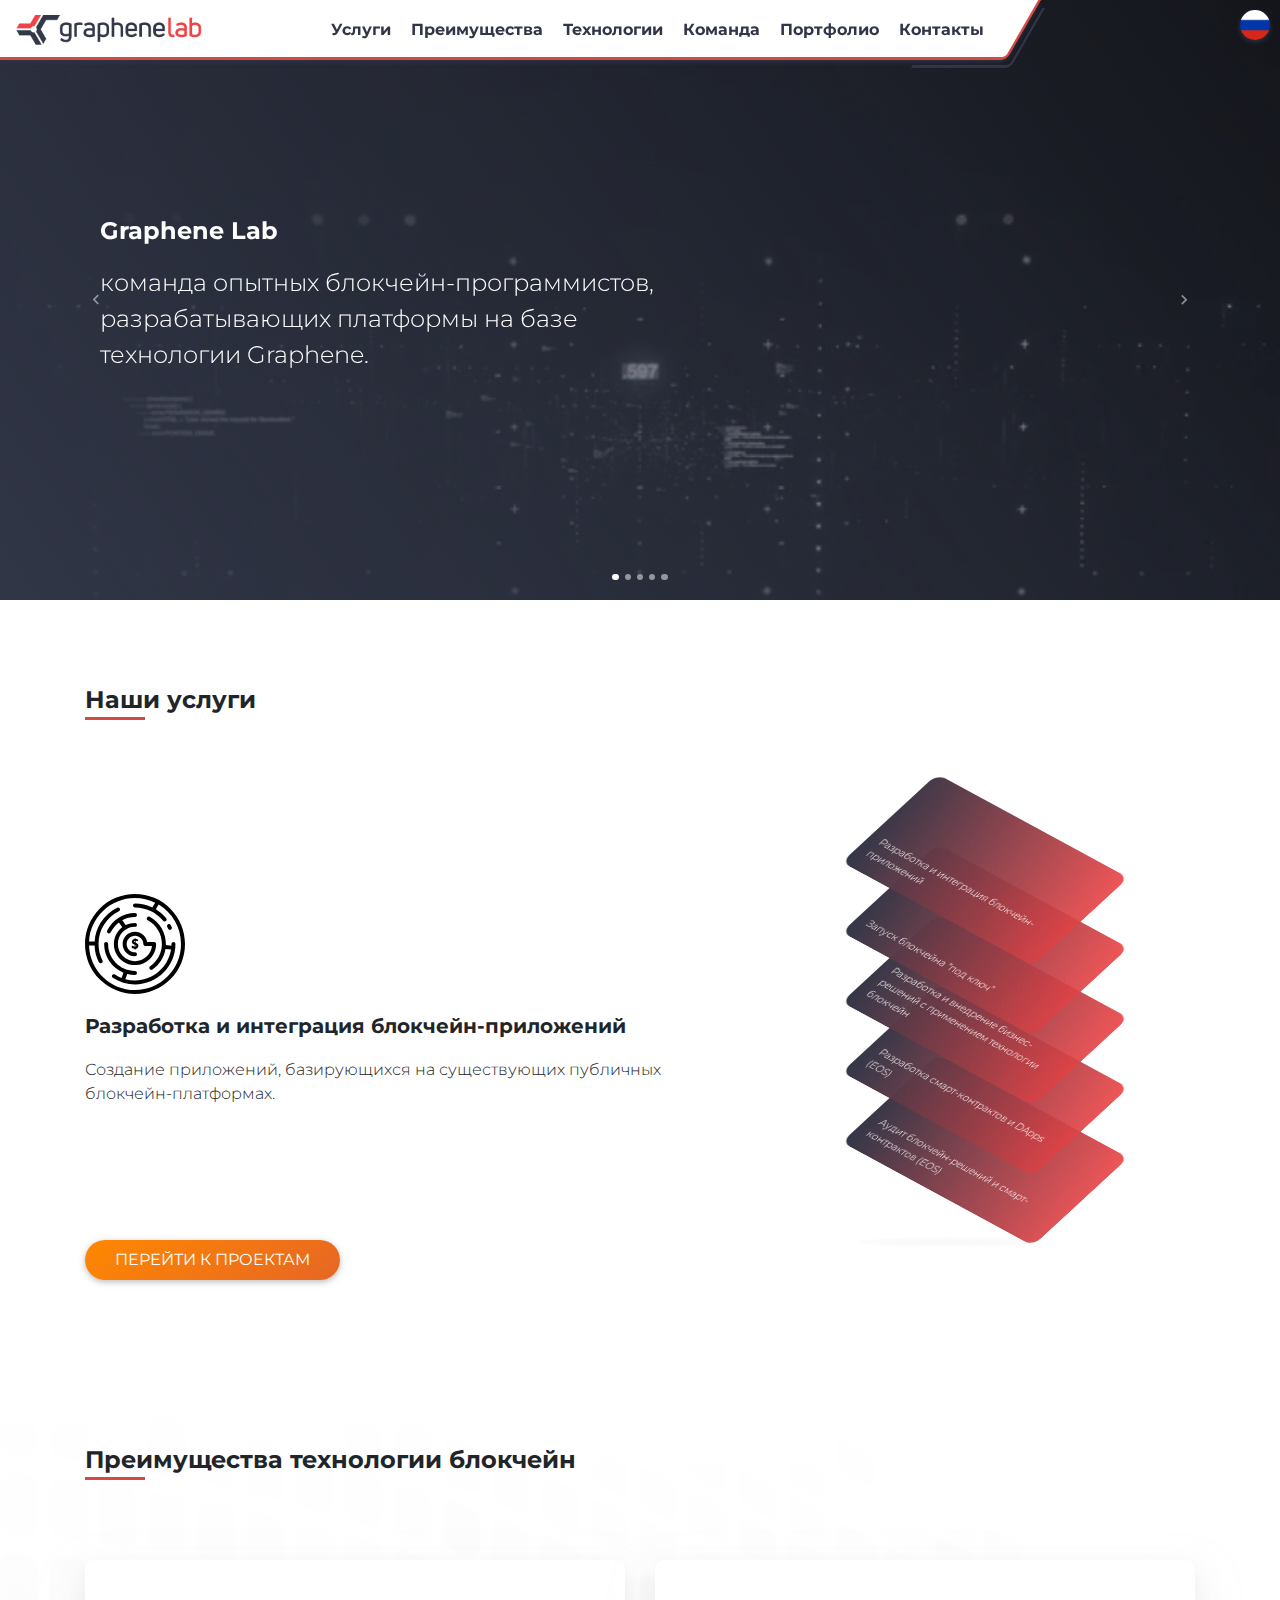
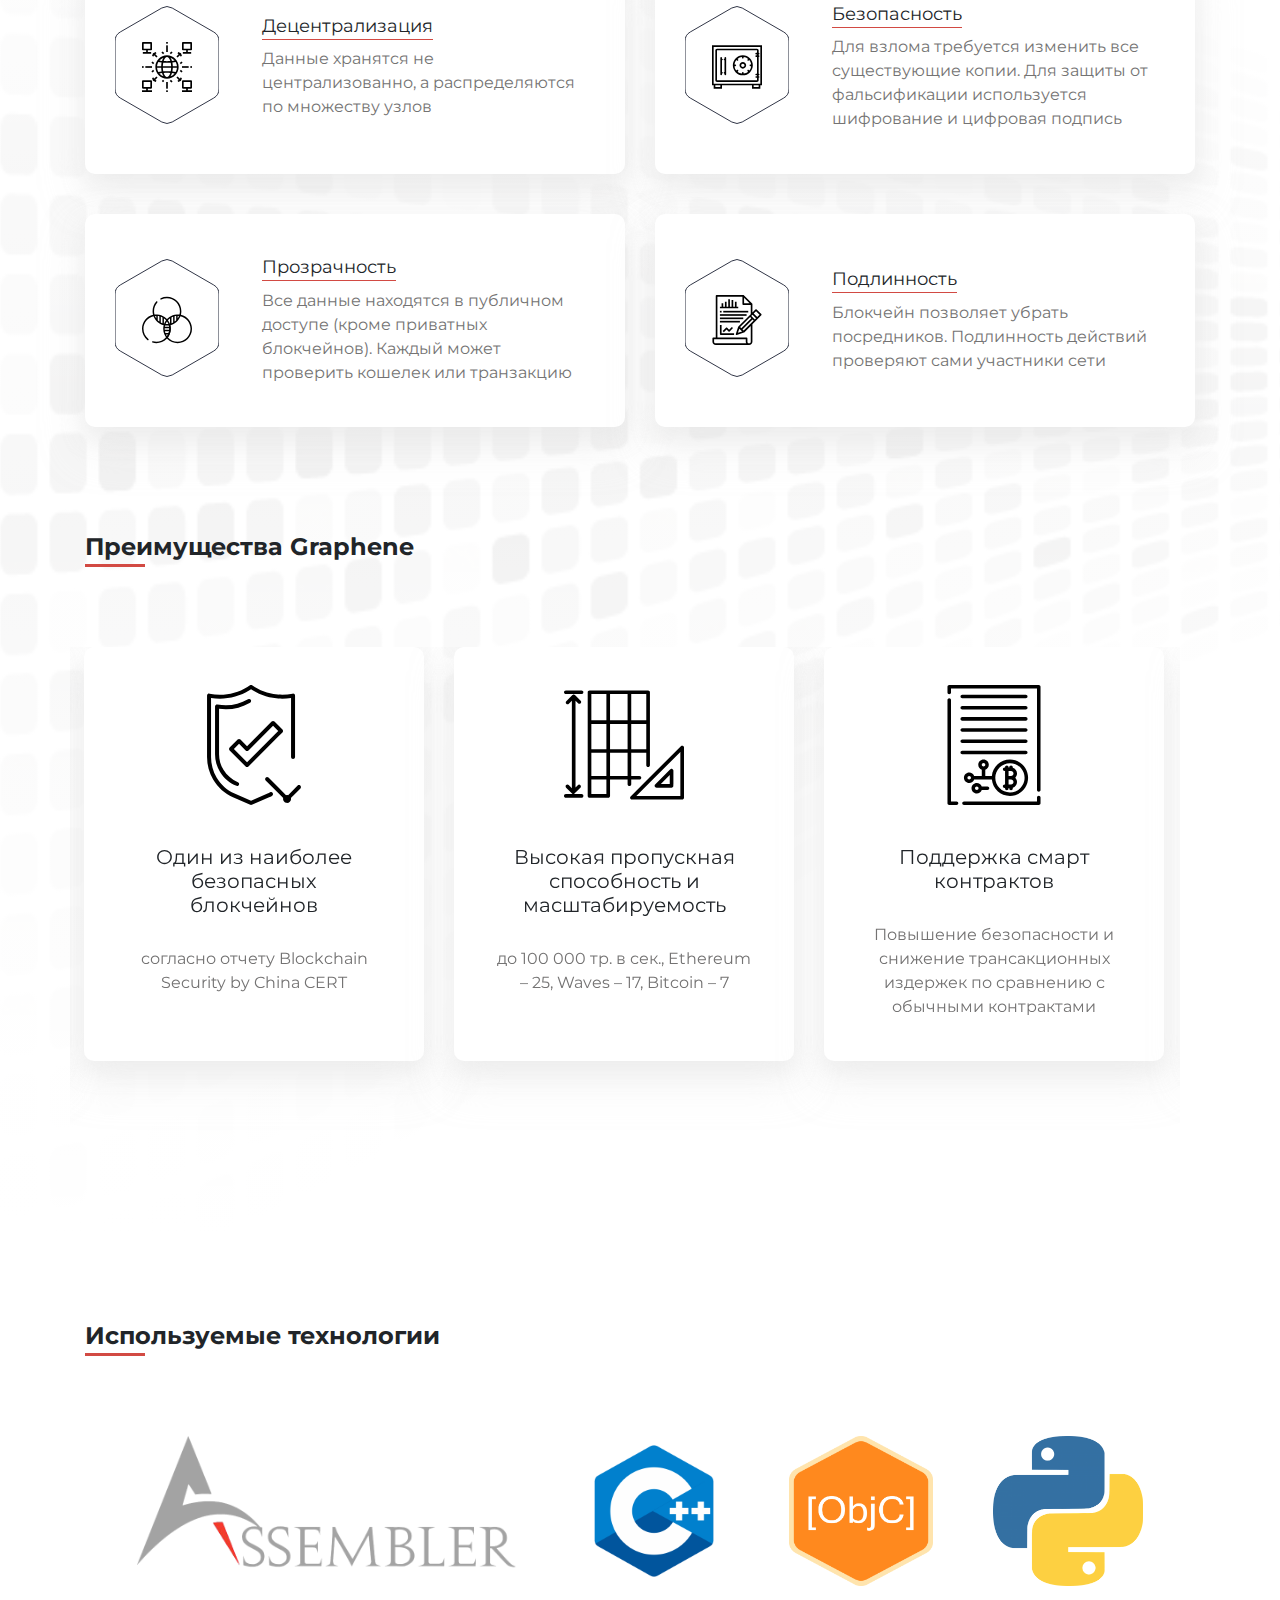
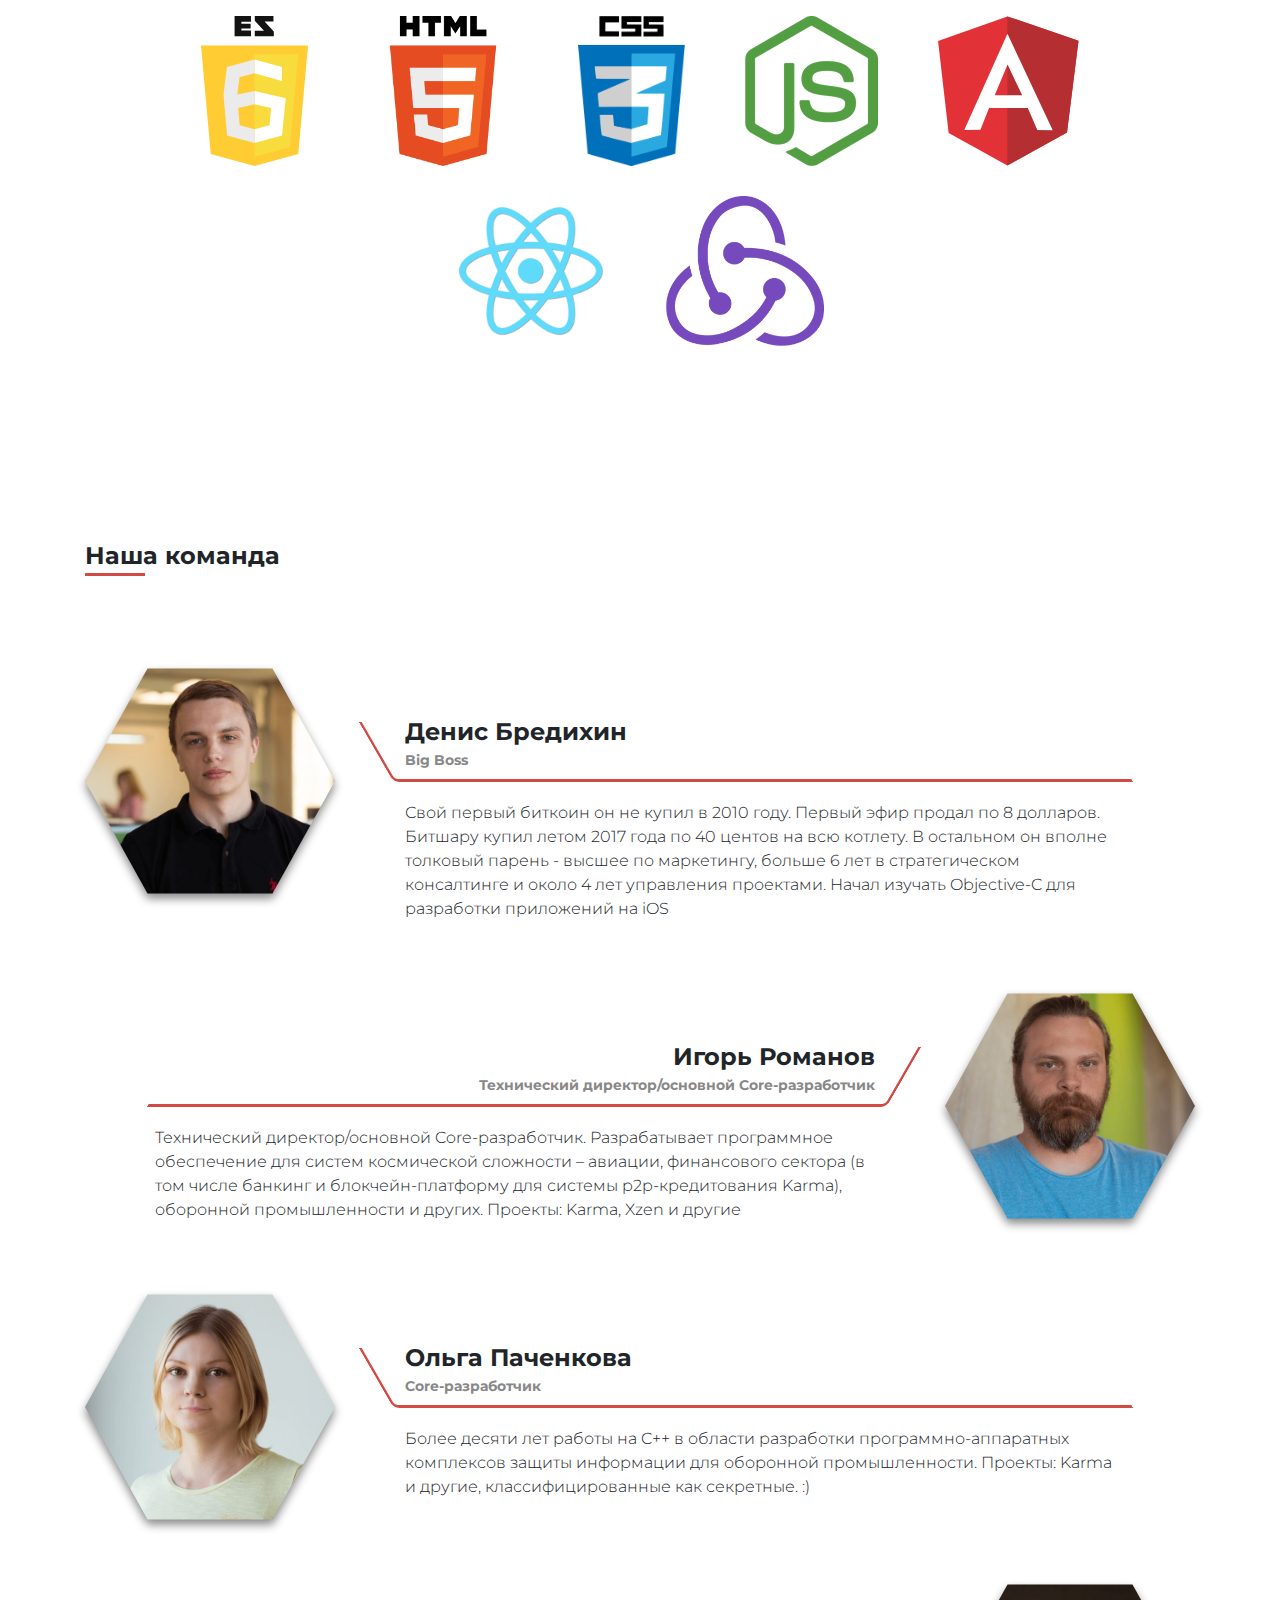
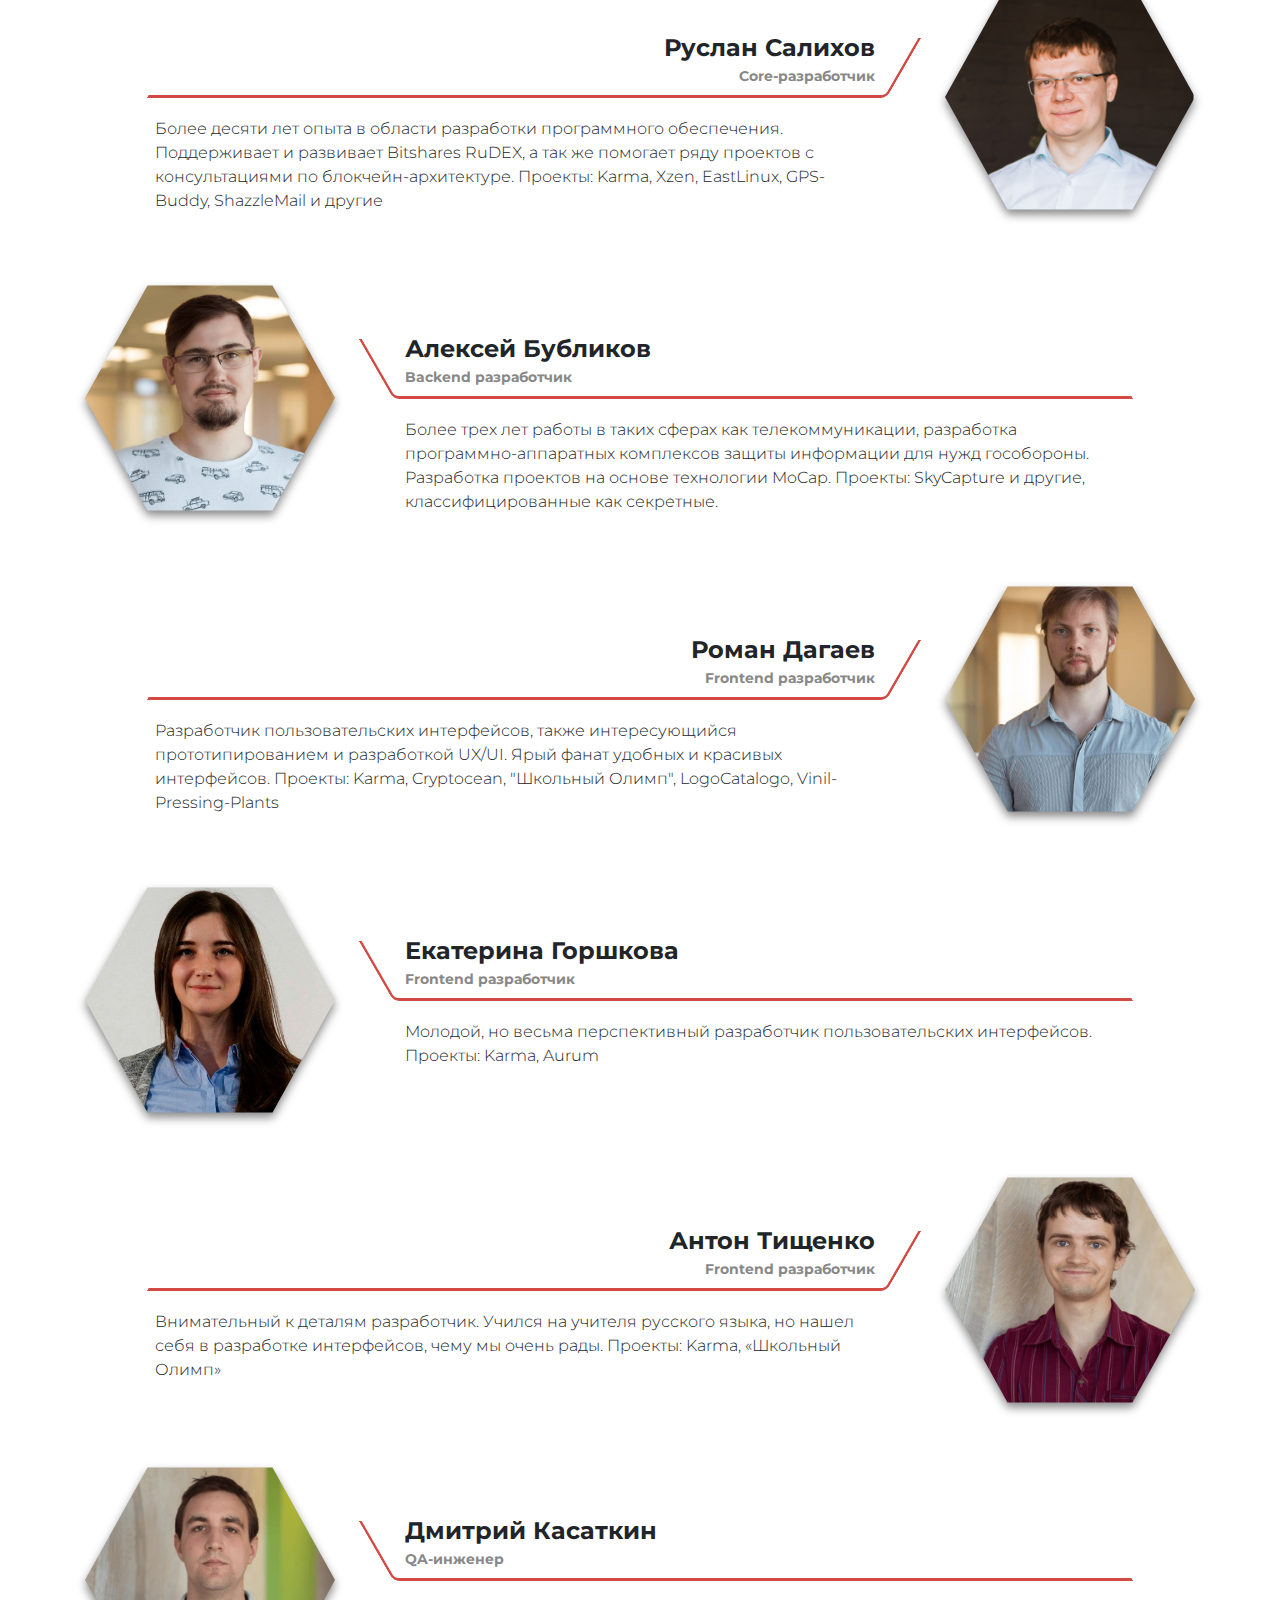
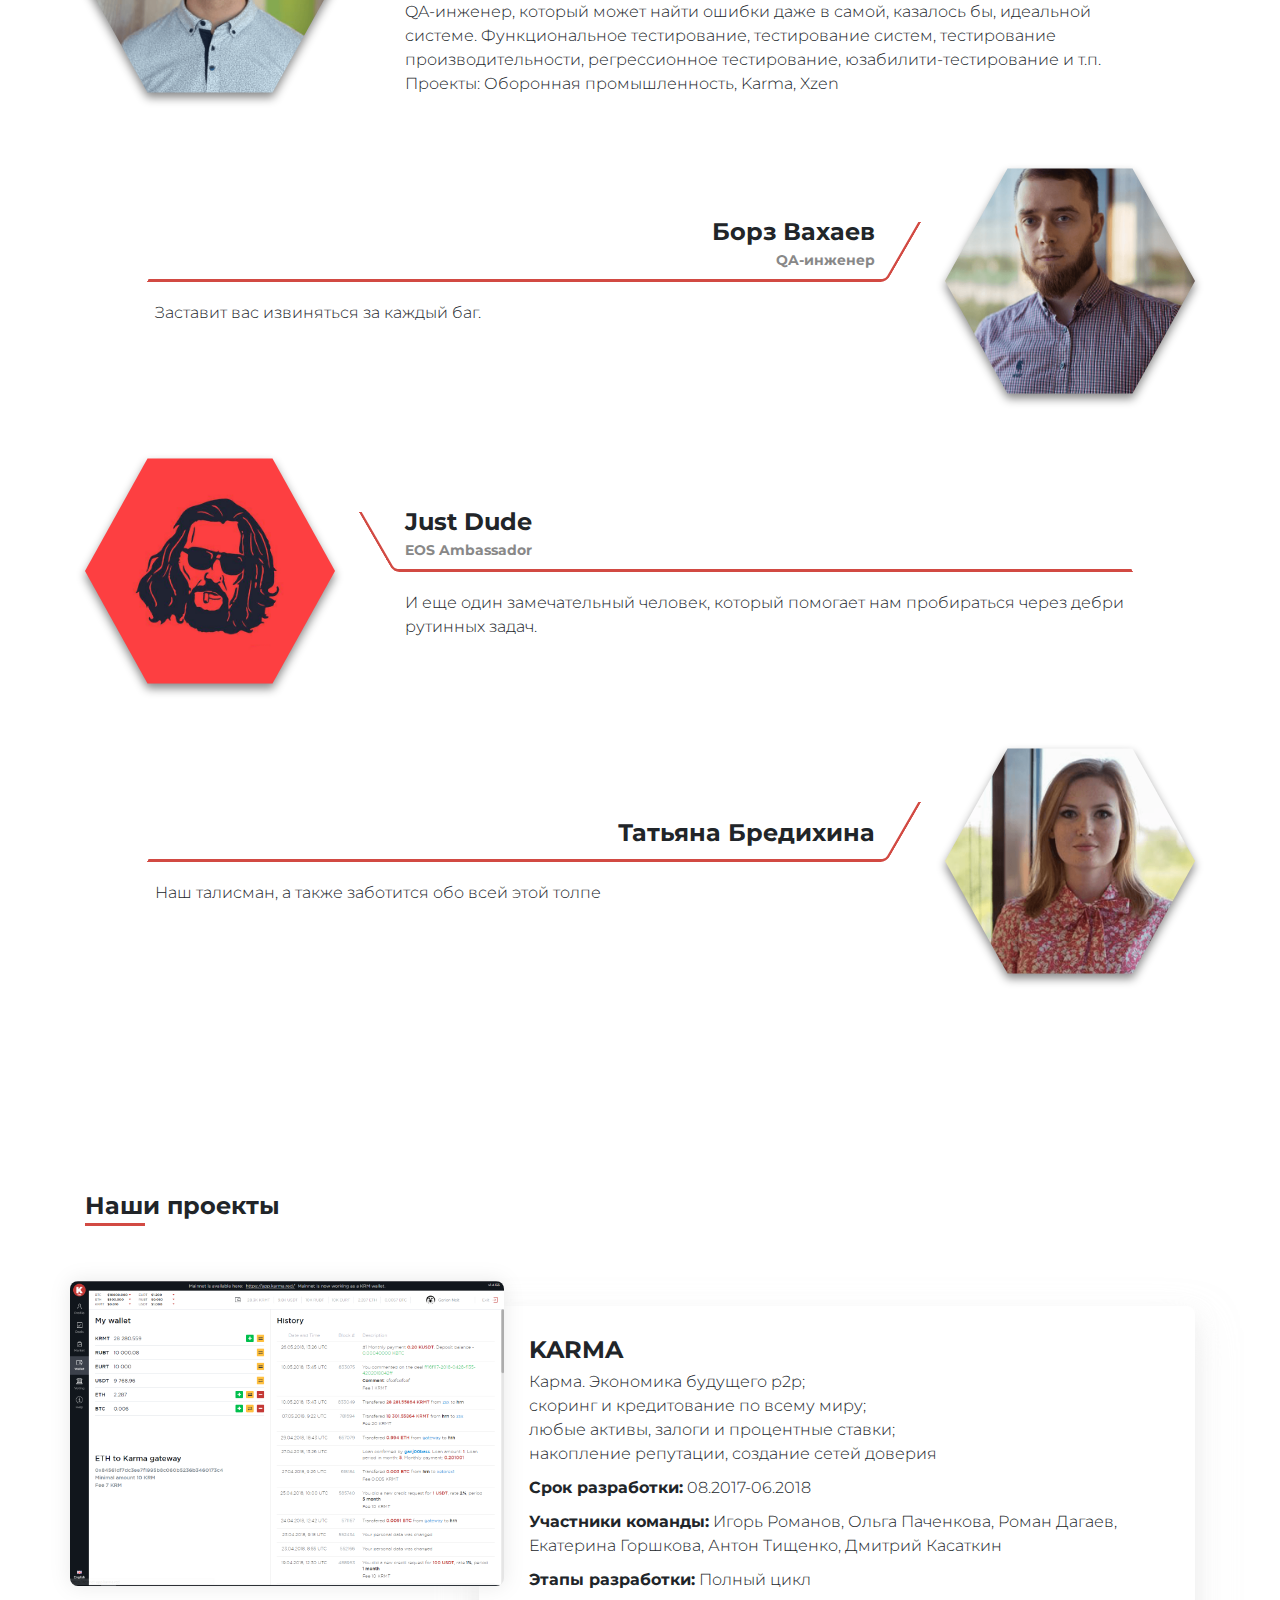
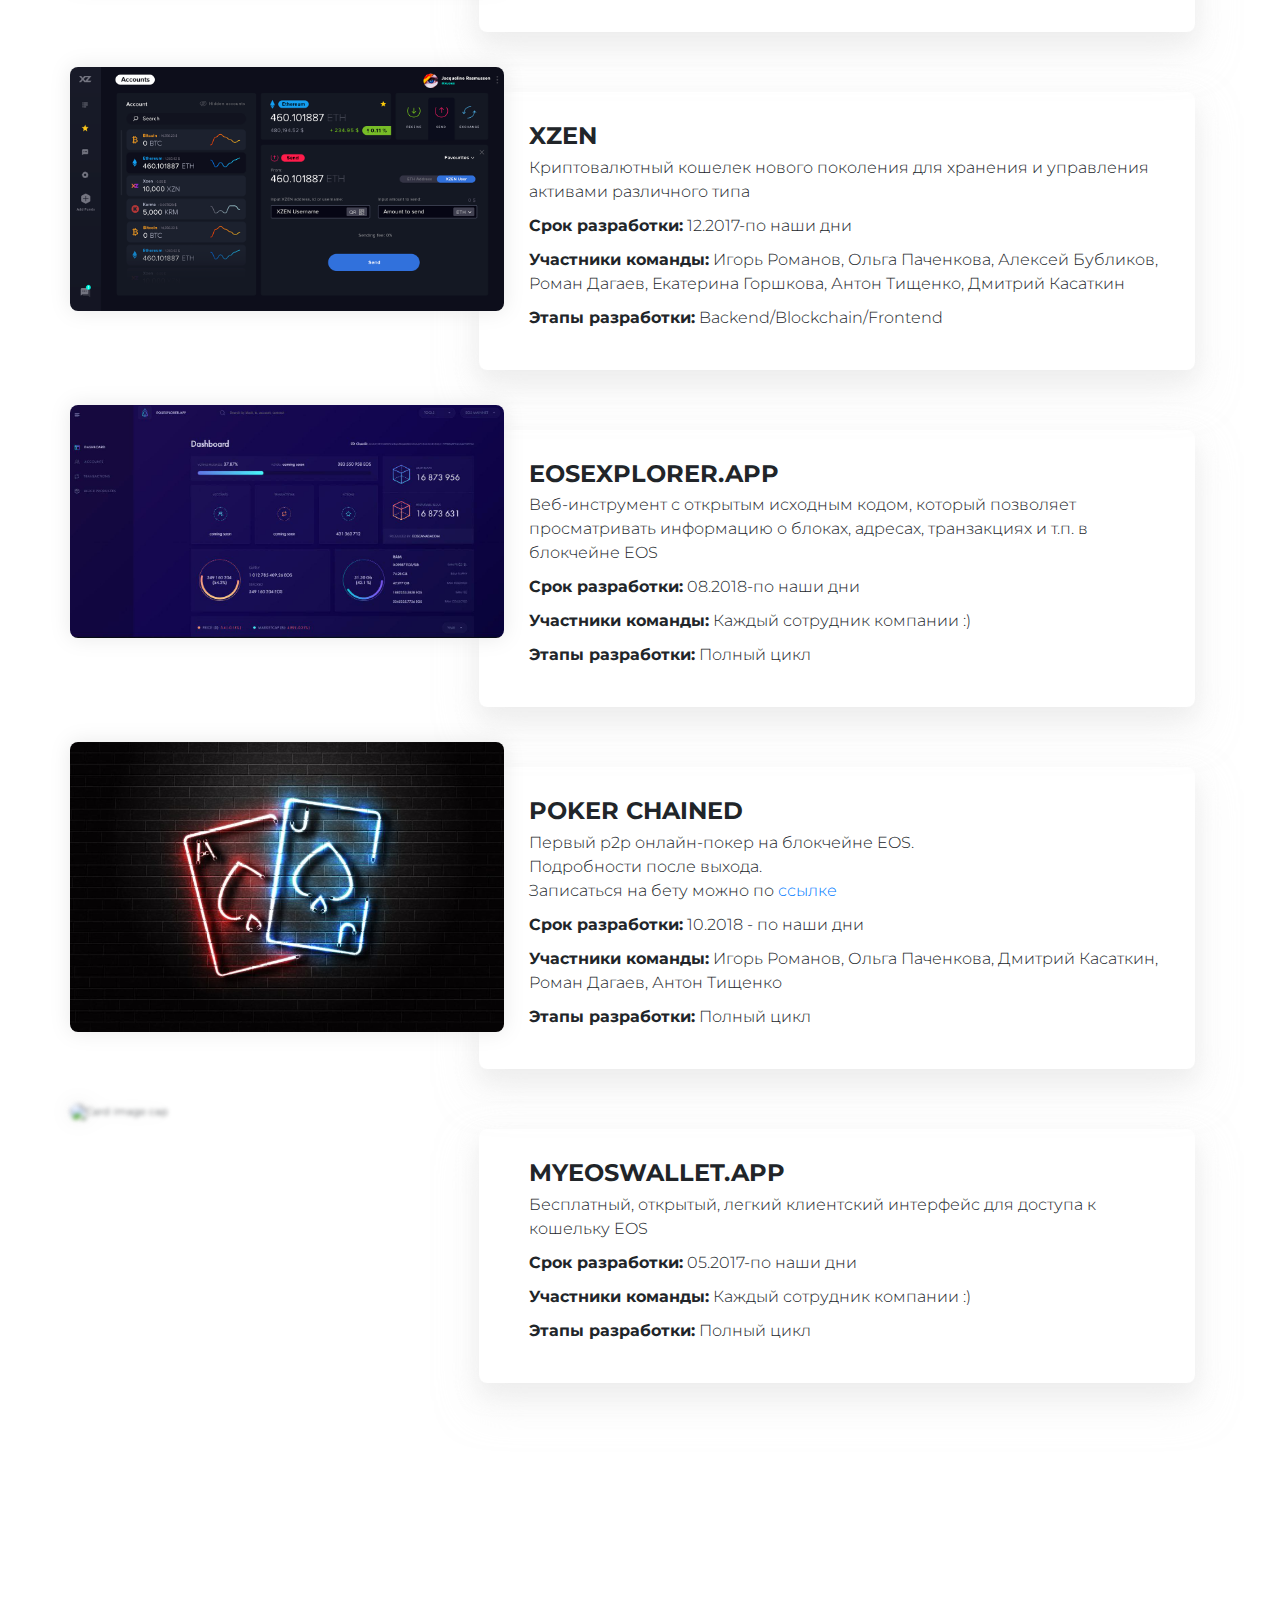
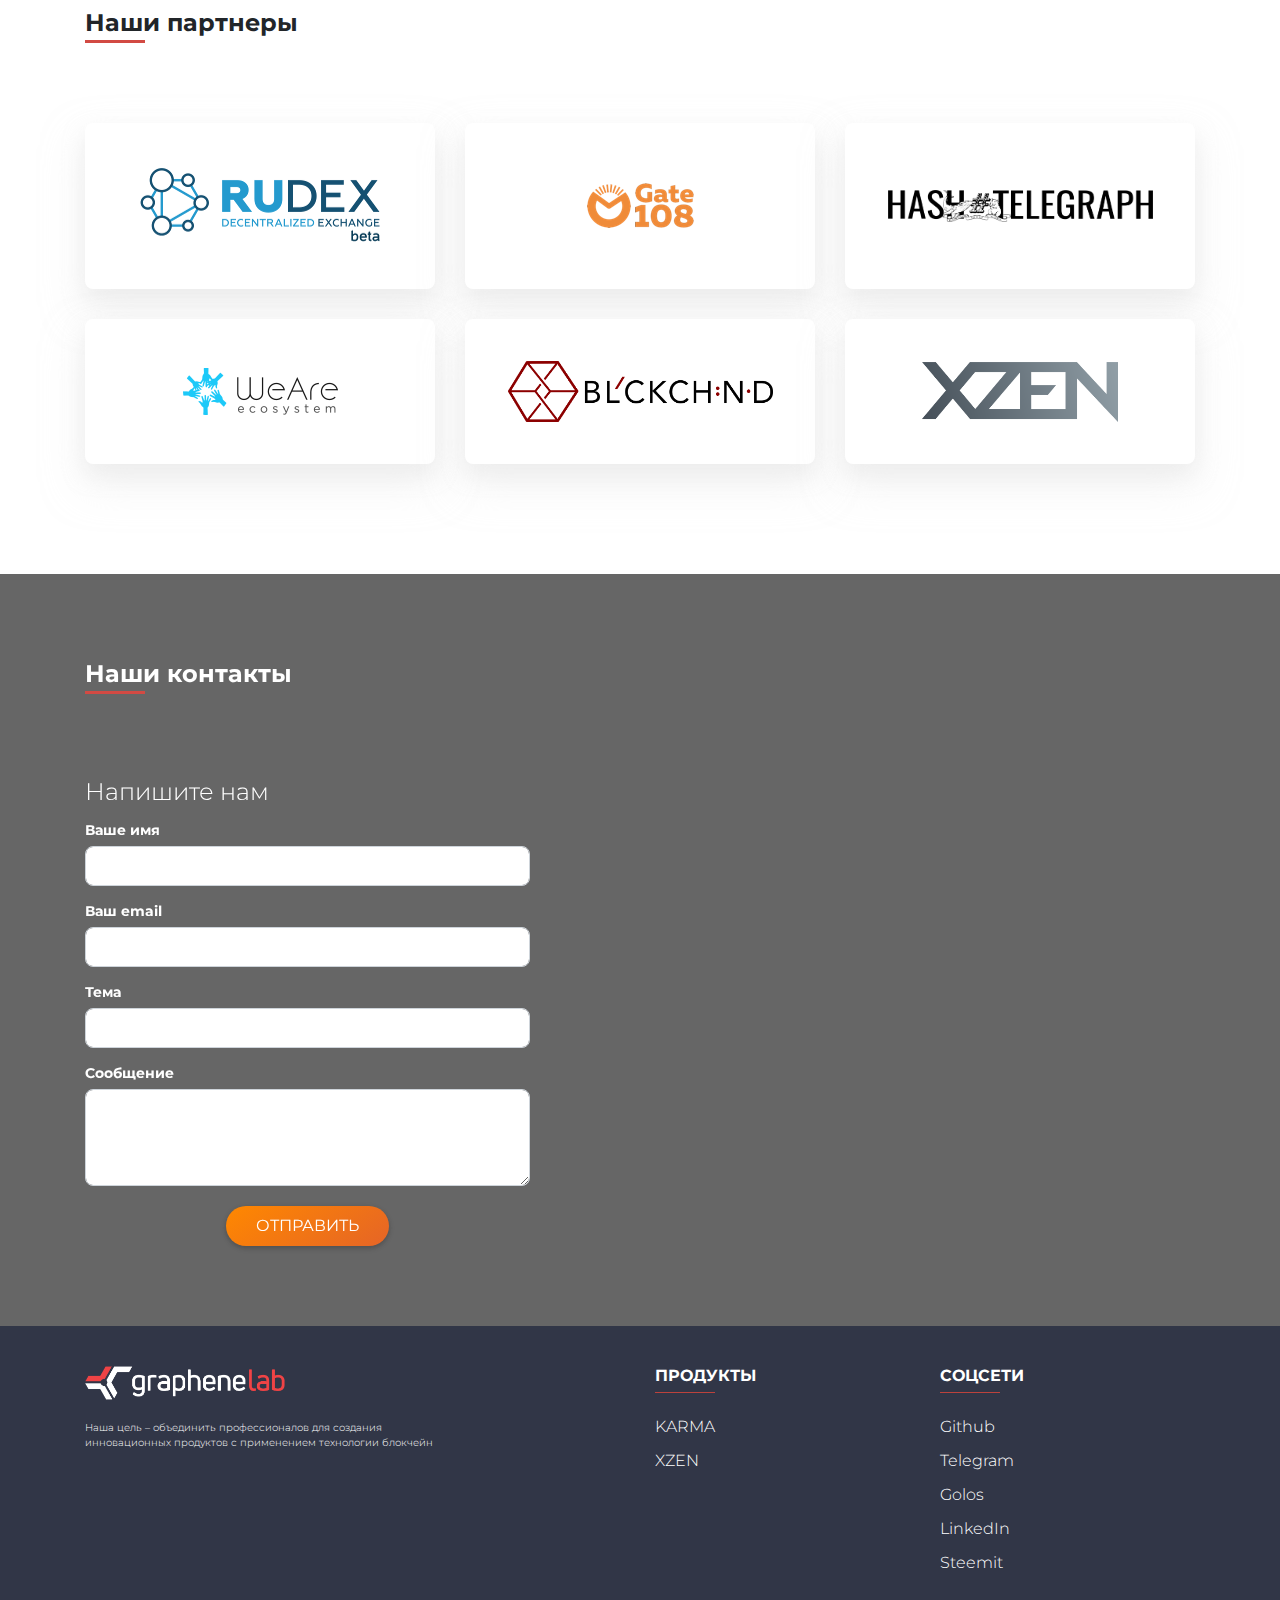
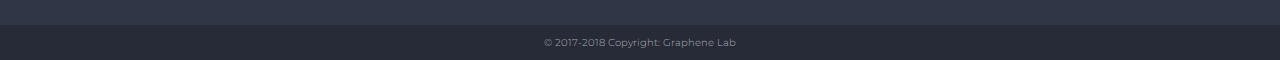
==== commit 9deaf412: "fix conflict" ====
--- a/index.html
+++ b/index.html
@@ -721,32 +721,32 @@
         <h2 class="gl__heading">Наши контакты</h2>
         <div class="row">
             <!-- Default form contact -->
-            <form class="col-lg-5 col-sm-8 form--vertical">
+            <form id="contactForm" class="col-lg-5 col-sm-8 form--vertical">
                 <p class="text--lg">Напишите нам</p>
 
                 <!-- Default input name -->
                 <label for="ct_name" class="gl__label">Ваше имя</label>
-                <input type="text" id="ct_name" class="form-control gl__input">
+                <input type="text" id="ct_name" class="form-control gl__input" onchange="performValidation(event)">
 
                 <br>
 
                 <!-- Default input email -->
                 <label for="ct_email" class="gl__label">Ваш email</label>
-                <input type="email" id="ct_email" class="form-control gl__input">
+                <input type="email" id="ct_email" class="form-control gl__input" onchange="performValidation(event)">
 
                 <br>
 
                 <!-- Default input subject -->
                 <label for="ct_subject" class="gl__label">Тема</label>
-                <input type="text" id="ct_subject" class="form-control gl__input">
+                <input type="text" id="ct_subject" class="form-control gl__input" onchange="performValidation(event)">
 
                 <br>
 
                 <!-- Default textarea message -->
                 <label for="ct_message" class="gl__label">Сообщение</label>
-                <textarea type="text" id="ct_message" class="form-control gl__input" rows="5"></textarea>
-
-                <button class="btn btn--lg btn--gl" type="submit">Отправить</button>
+                <textarea type="text" id="ct_message" class="form-control gl__input" onchange="performValidation(event)" rows="5"></textarea>
+
+                <button id="formSubmit" class="btn btn--lg btn--gl" type="submit">Отправить</button>
             </form>
             <!-- Default form contact -->
             <div class="col-md-7 gl__map-wrapper">
--- a/styles/styles.css
+++ b/styles/styles.css
@@ -498,7 +498,8 @@
 .gl__label {
   font-size: 1.4rem; }
 .gl__map-wrapper {
-  padding: 0 3rem; }
+  padding: 0 3rem;
+  min-height: 400px; }
   @media screen and (max-width: 1000px) {
     .gl__map-wrapper {
       display: none; } }
@@ -796,4 +797,33 @@
 .blur {
   filter: blur(2px); }
 
+.field--valid {
+  border: 1px solid green; }
+.field--invalid {
+  border: 1px solid red; }
+
+.form-loader {
+  position: relative;
+  margin: 0 auto; }
+  .form-loader span {
+    display: inline-block;
+    width: 5px;
+    height: 5px;
+    border-radius: 100%;
+    background-color: white;
+    margin: 0 2px;
+    opacity: 0; }
+    .form-loader span:nth-child(1) {
+      animation: opacitychange 1s ease-in-out infinite; }
+    .form-loader span:nth-child(2) {
+      animation: opacitychange 1s ease-in-out 0.33s infinite; }
+    .form-loader span:nth-child(3) {
+      animation: opacitychange 1s ease-in-out 0.66s infinite; }
+
+@keyframes opacitychange {
+  0%, 100% {
+    opacity: 0; }
+  60% {
+    opacity: 1; } }
+
 /*# sourceMappingURL=styles.css.map */
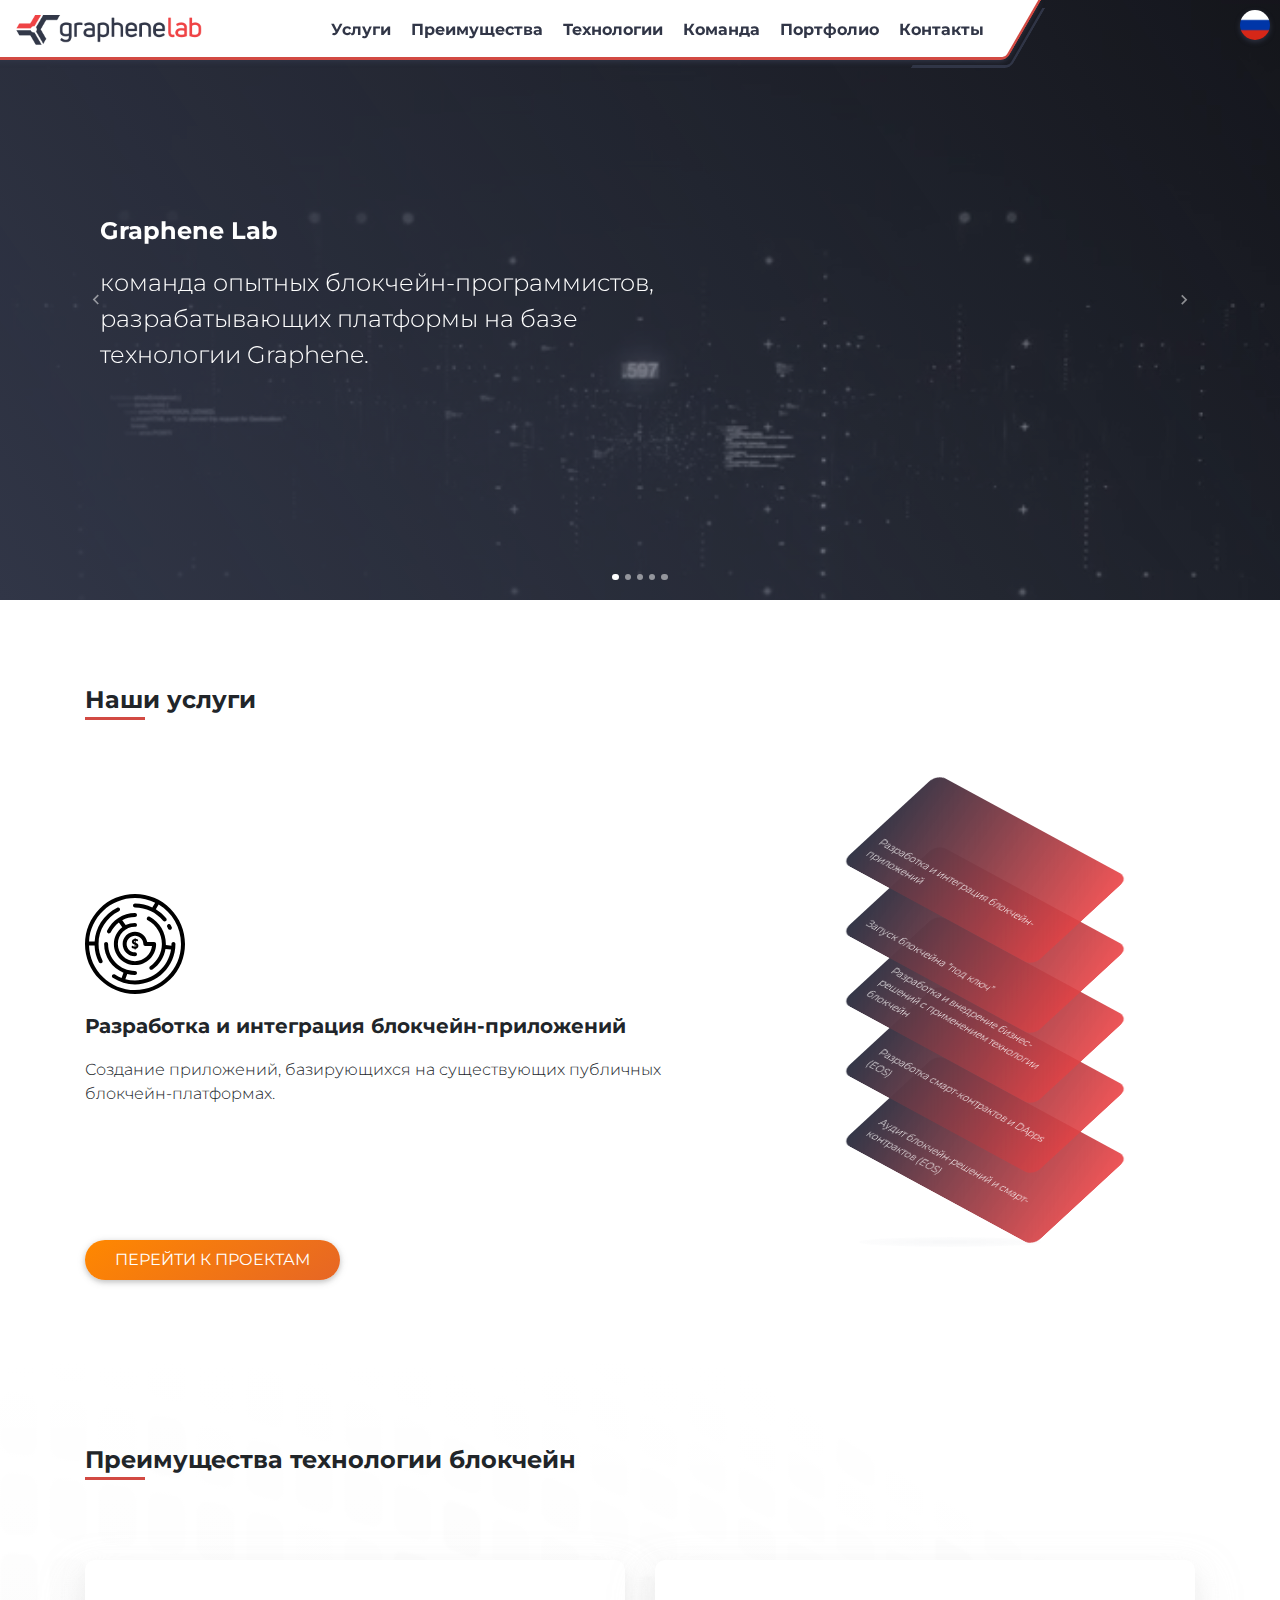
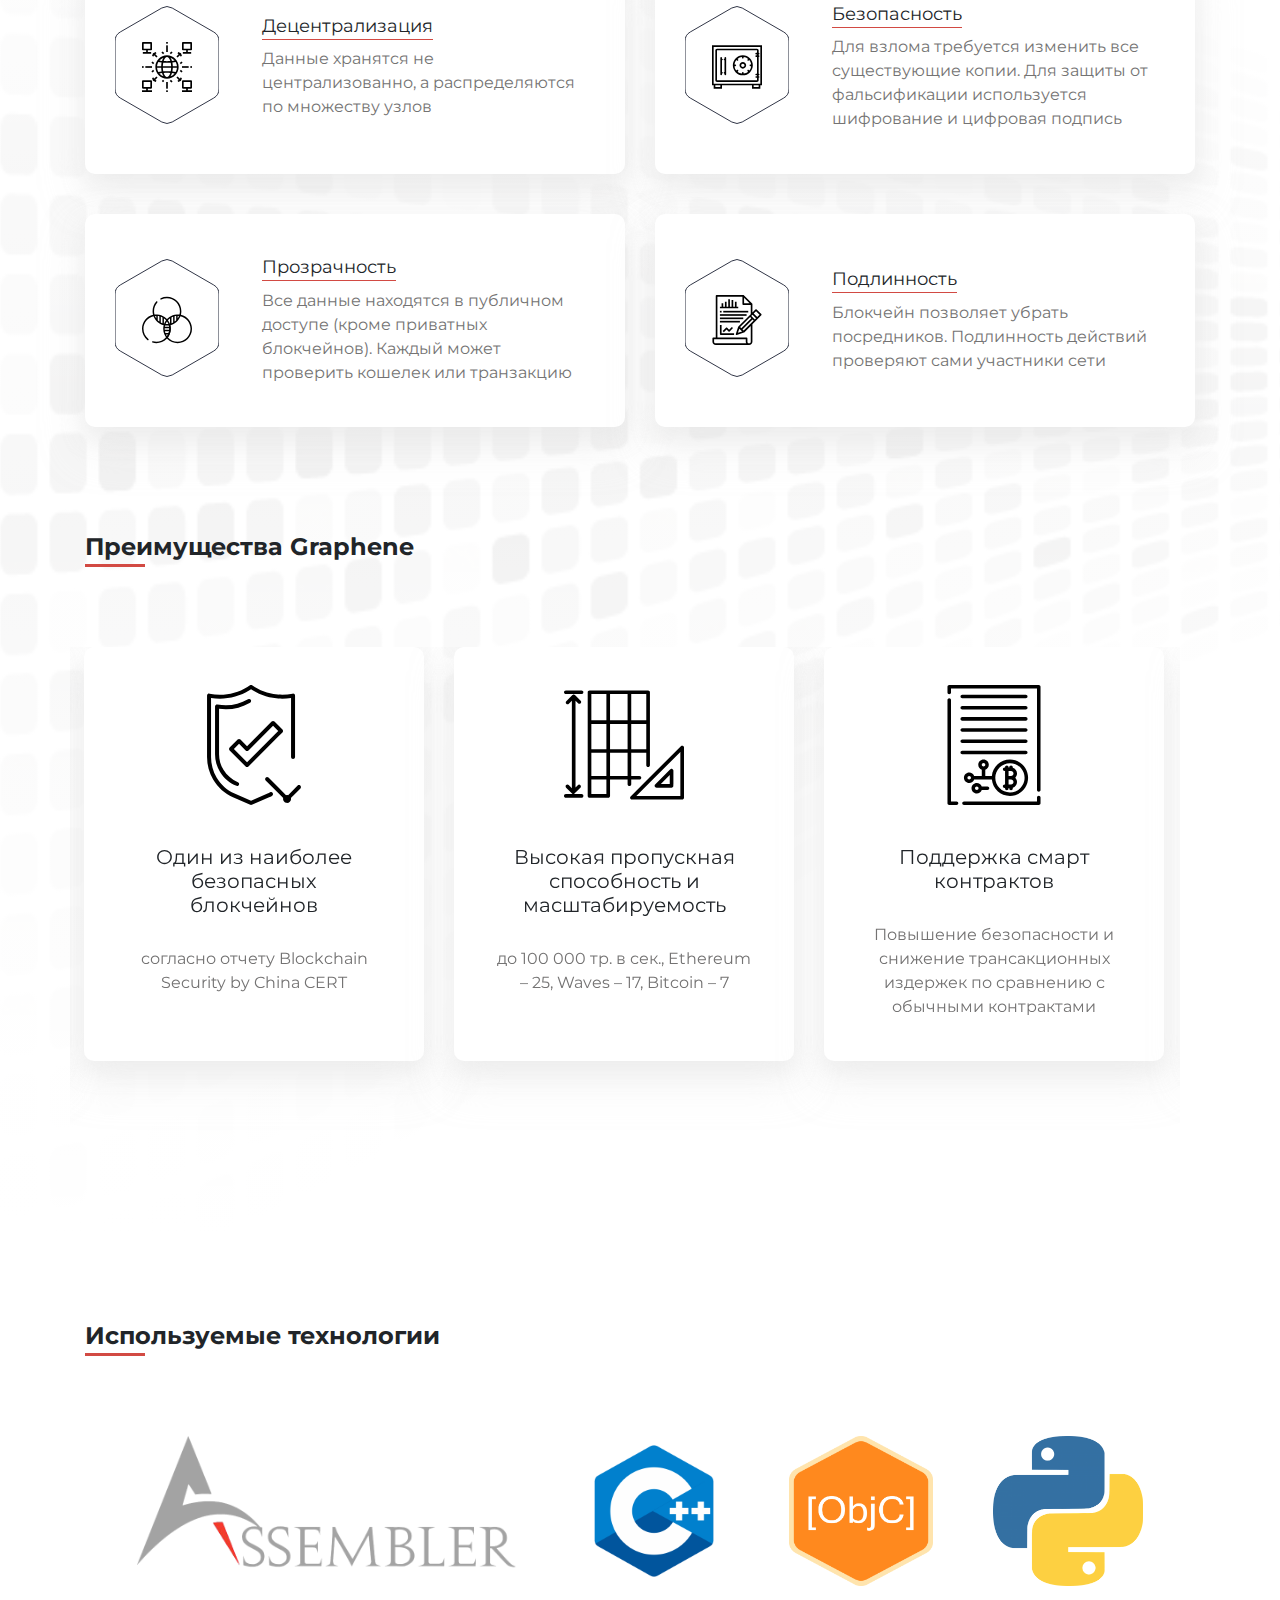
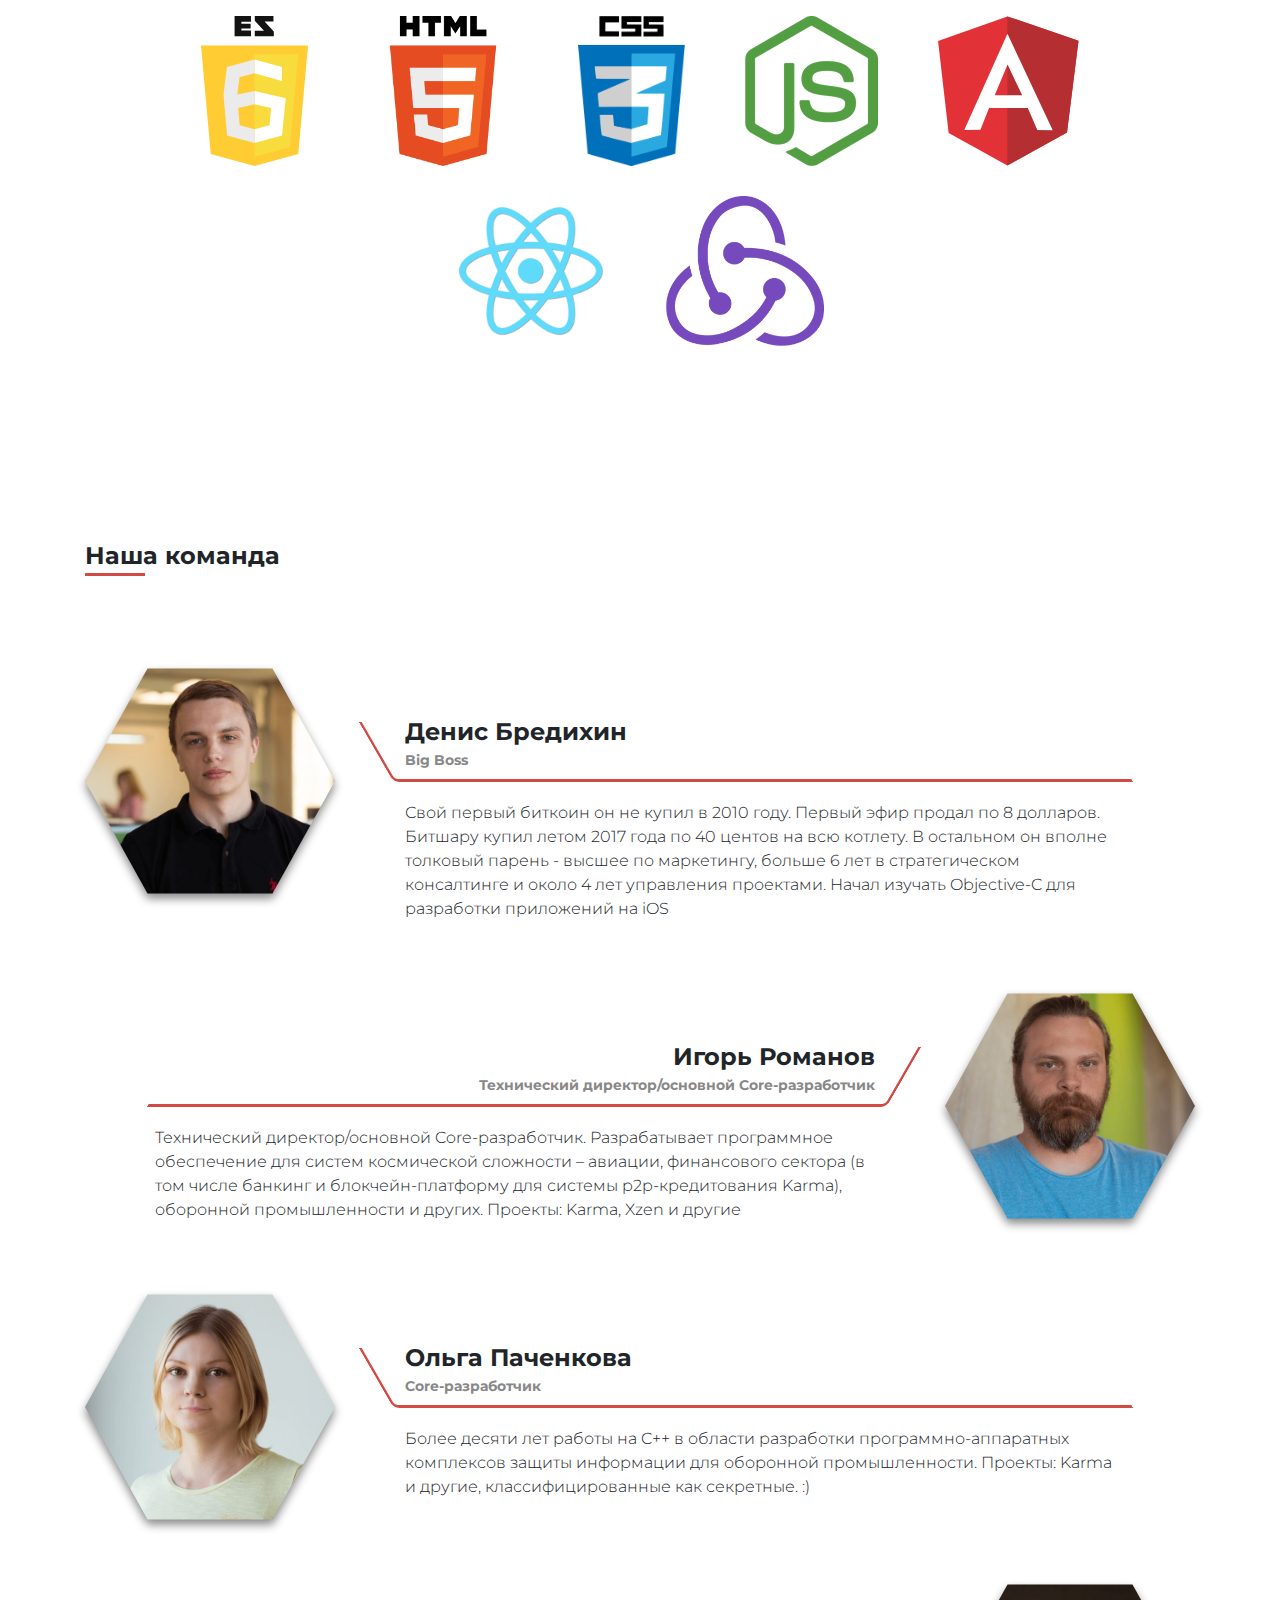
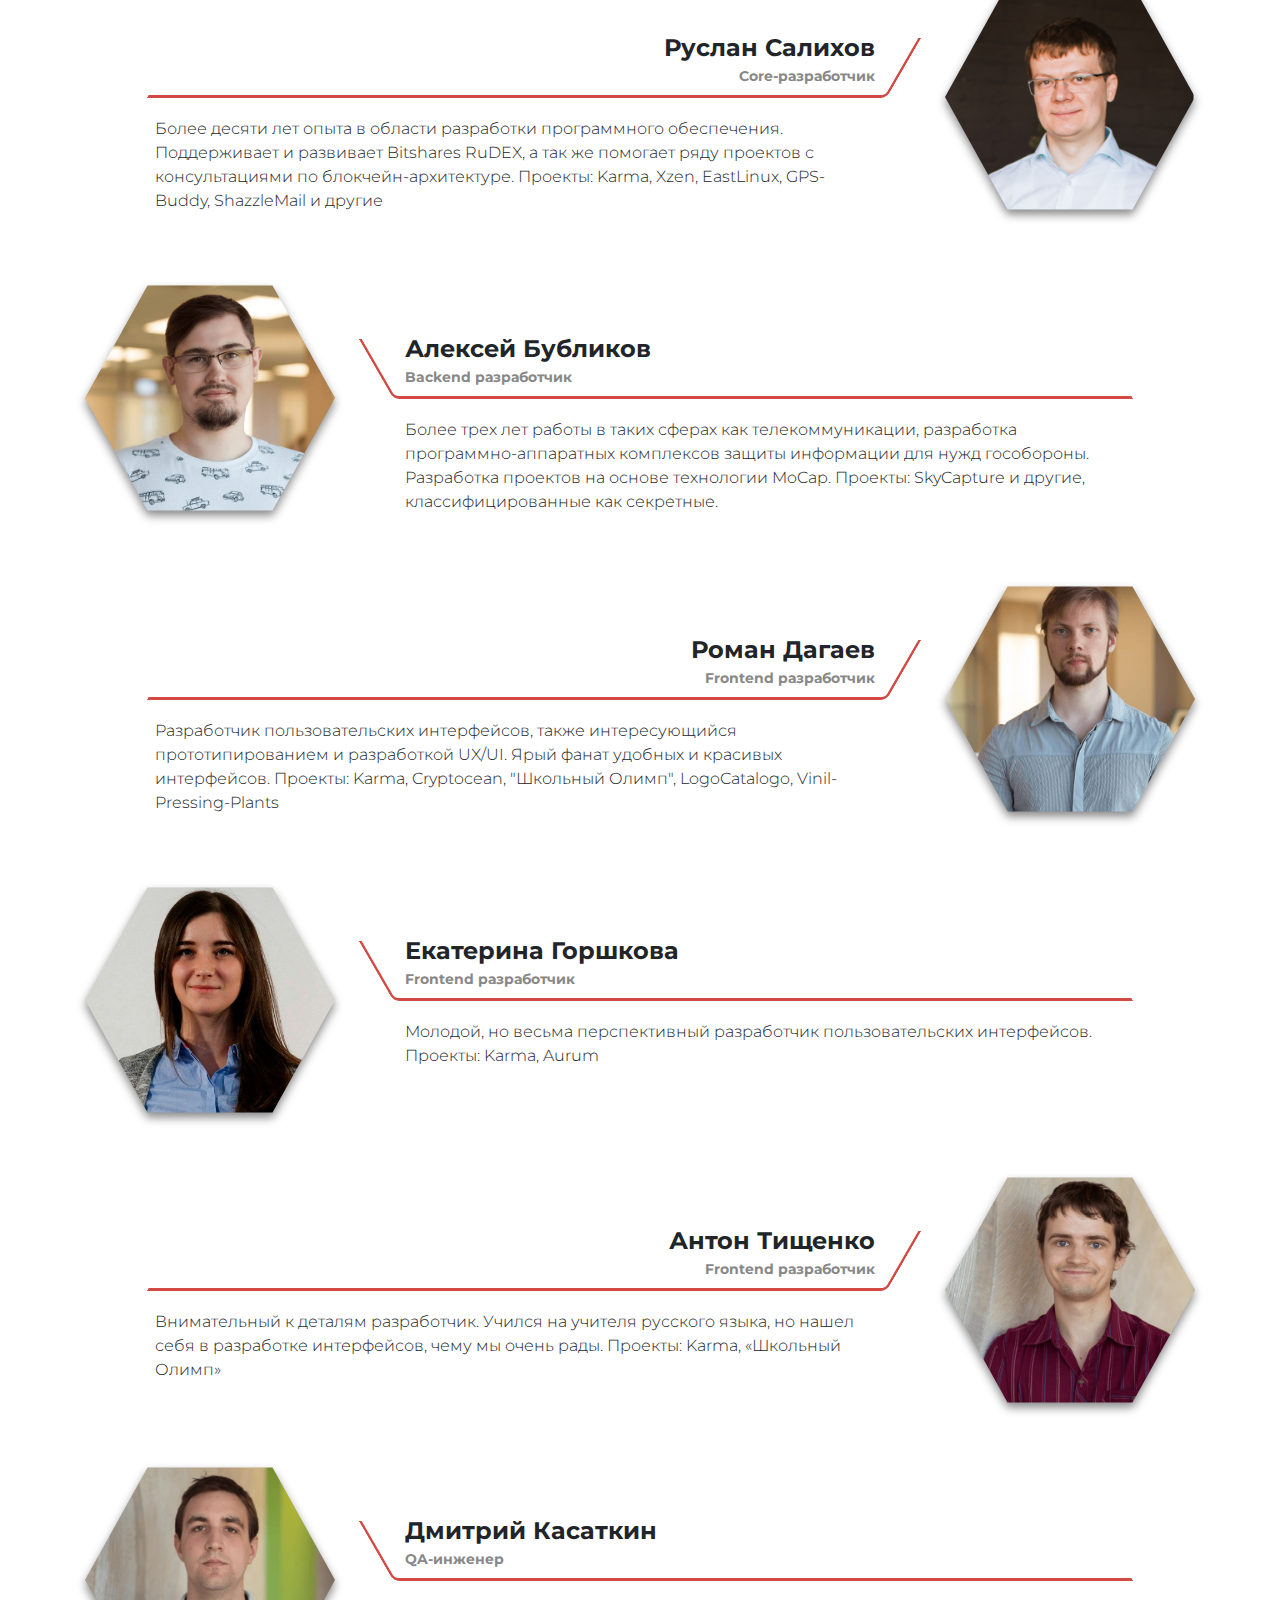
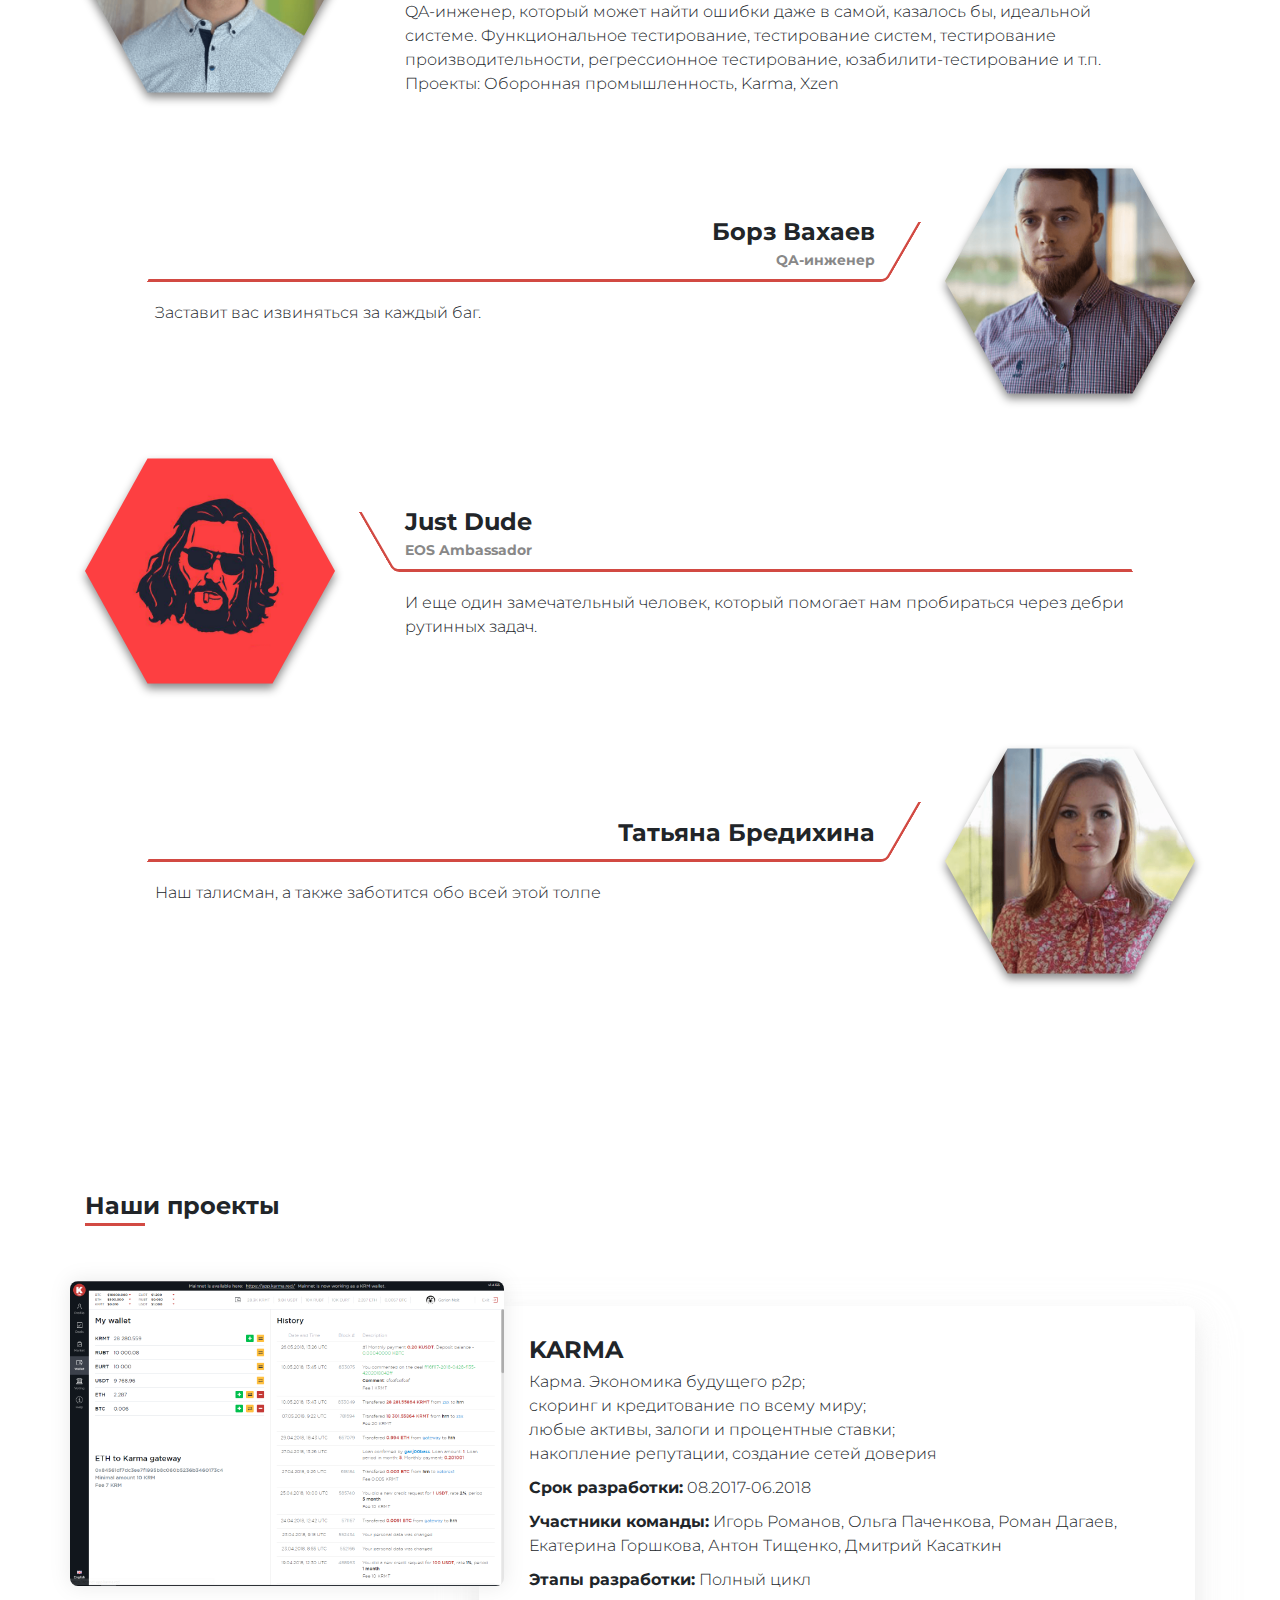
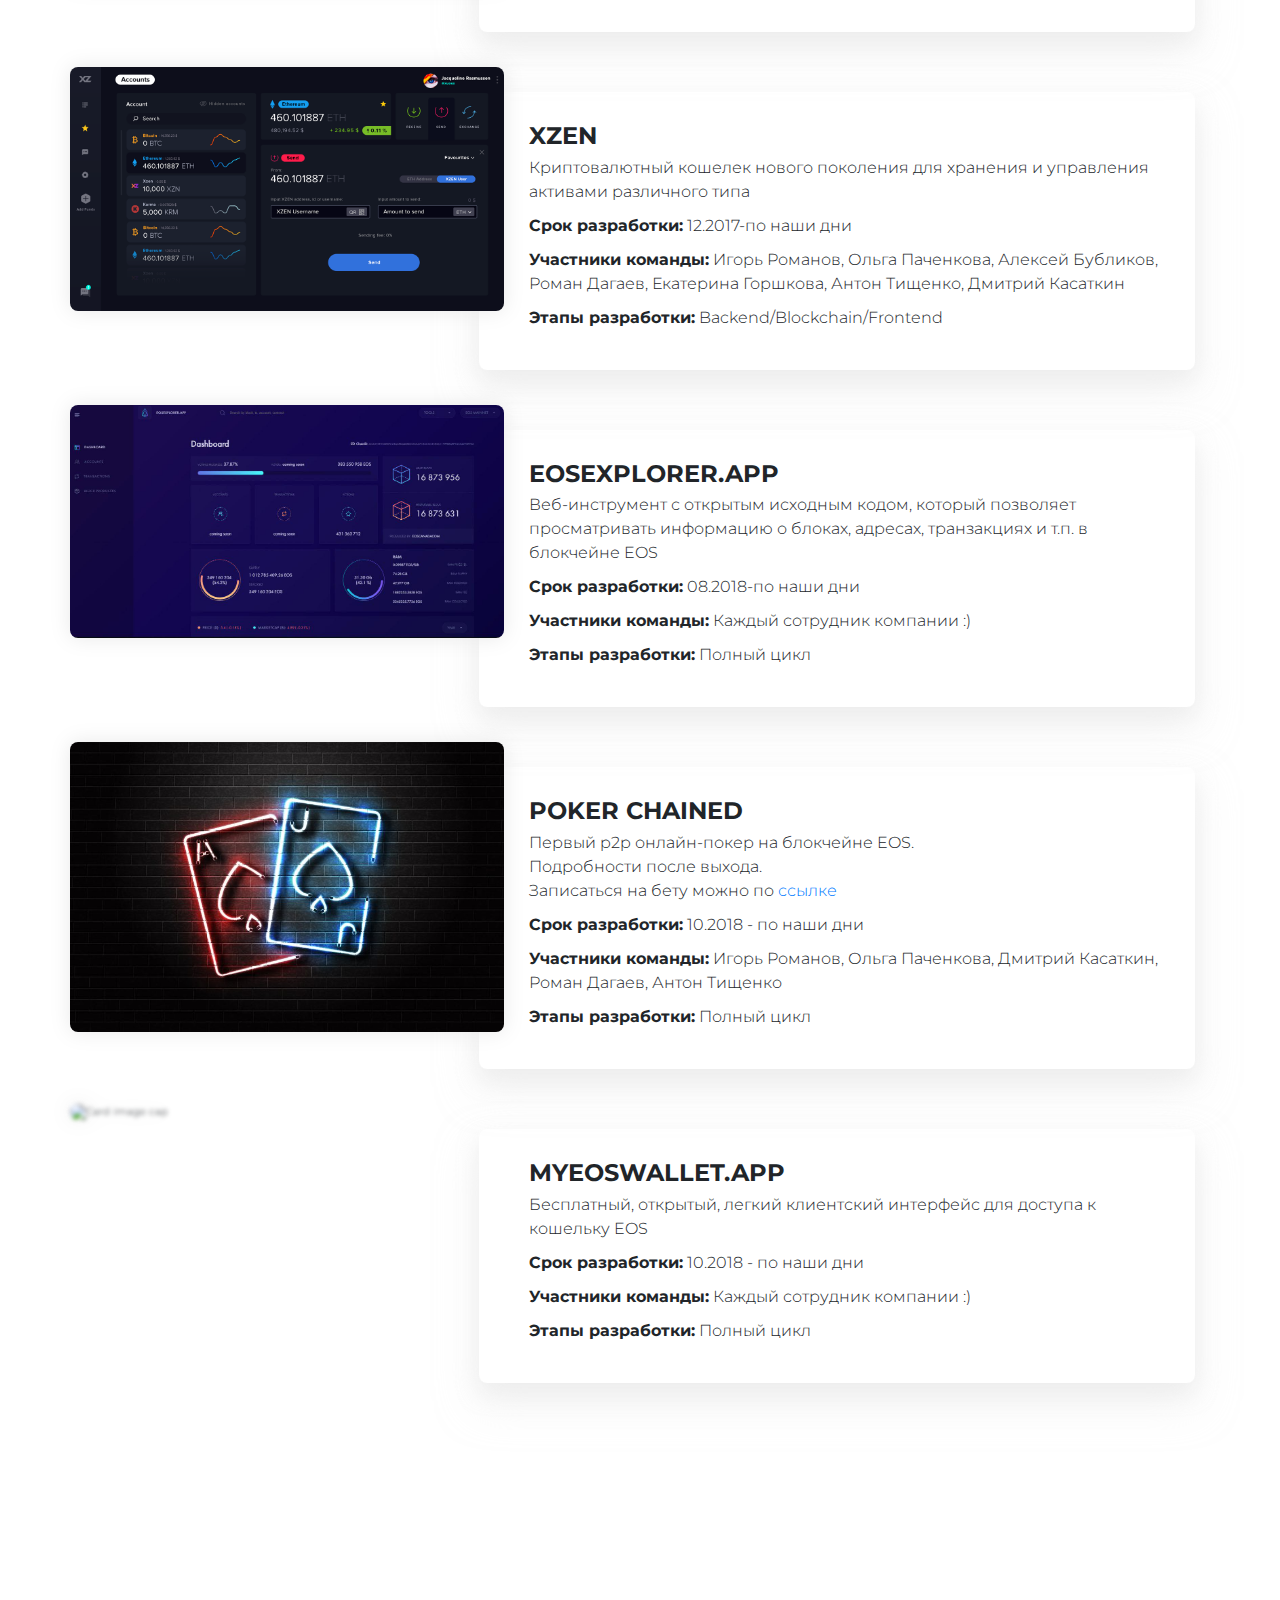
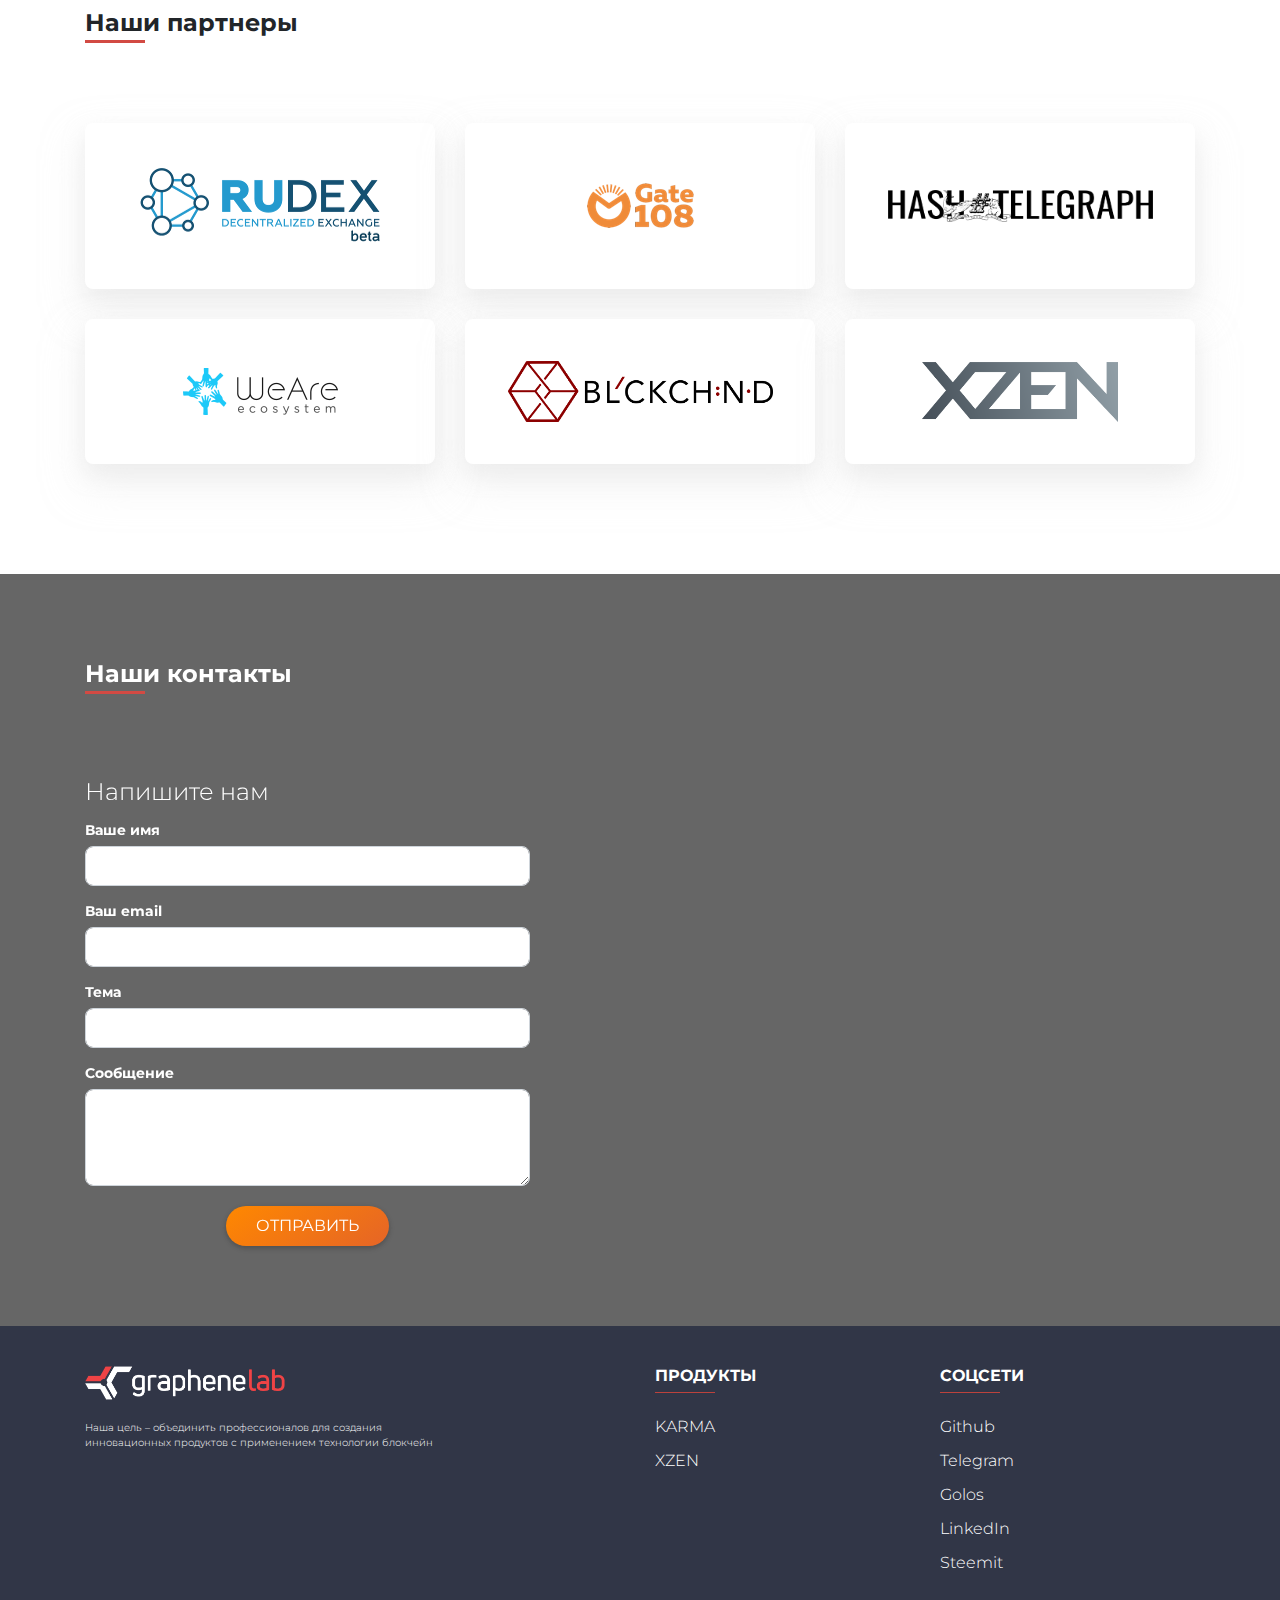
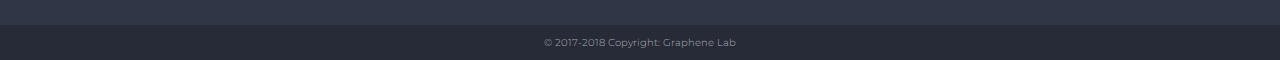
==== commit 83a2ff92: "fix en version" ====
--- a/index.html
+++ b/index.html
@@ -649,7 +649,7 @@
                 <h4 class="text--lg">myeoswallet.app</h4>
                 <div class="text--md">
                     <p>Бесплатный, открытый, легкий клиентский интерфейс для доступа к кошельку EOS</p>
-                    <p><b>Срок разработки:</b> 05.2017-по наши дни</p>
+                    <p><b>Срок разработки:</b> 10.2018 - по наши дни</p>
                     <p><b>Участники команды:</b> Каждый сотрудник компании :)</p>
                     <p><b>Этапы разработки:</b> Полный цикл</p>
                 </div>
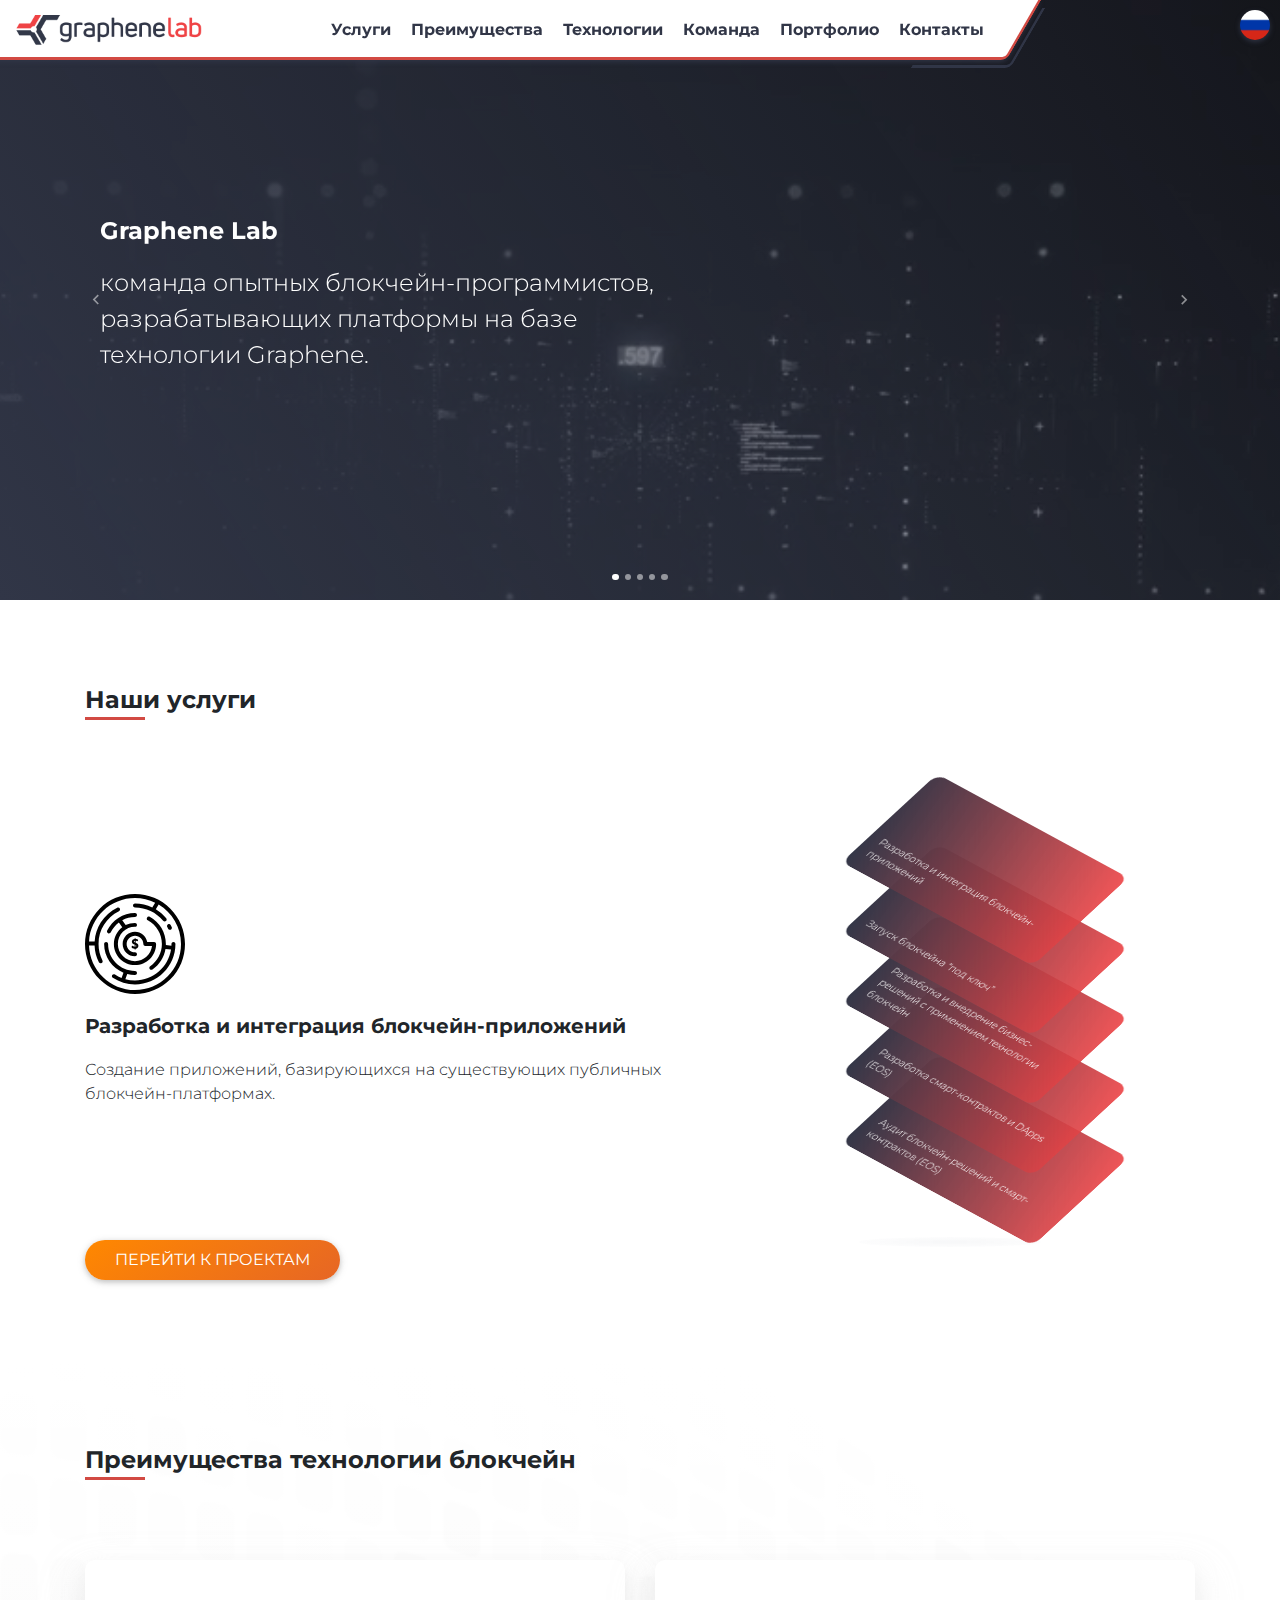
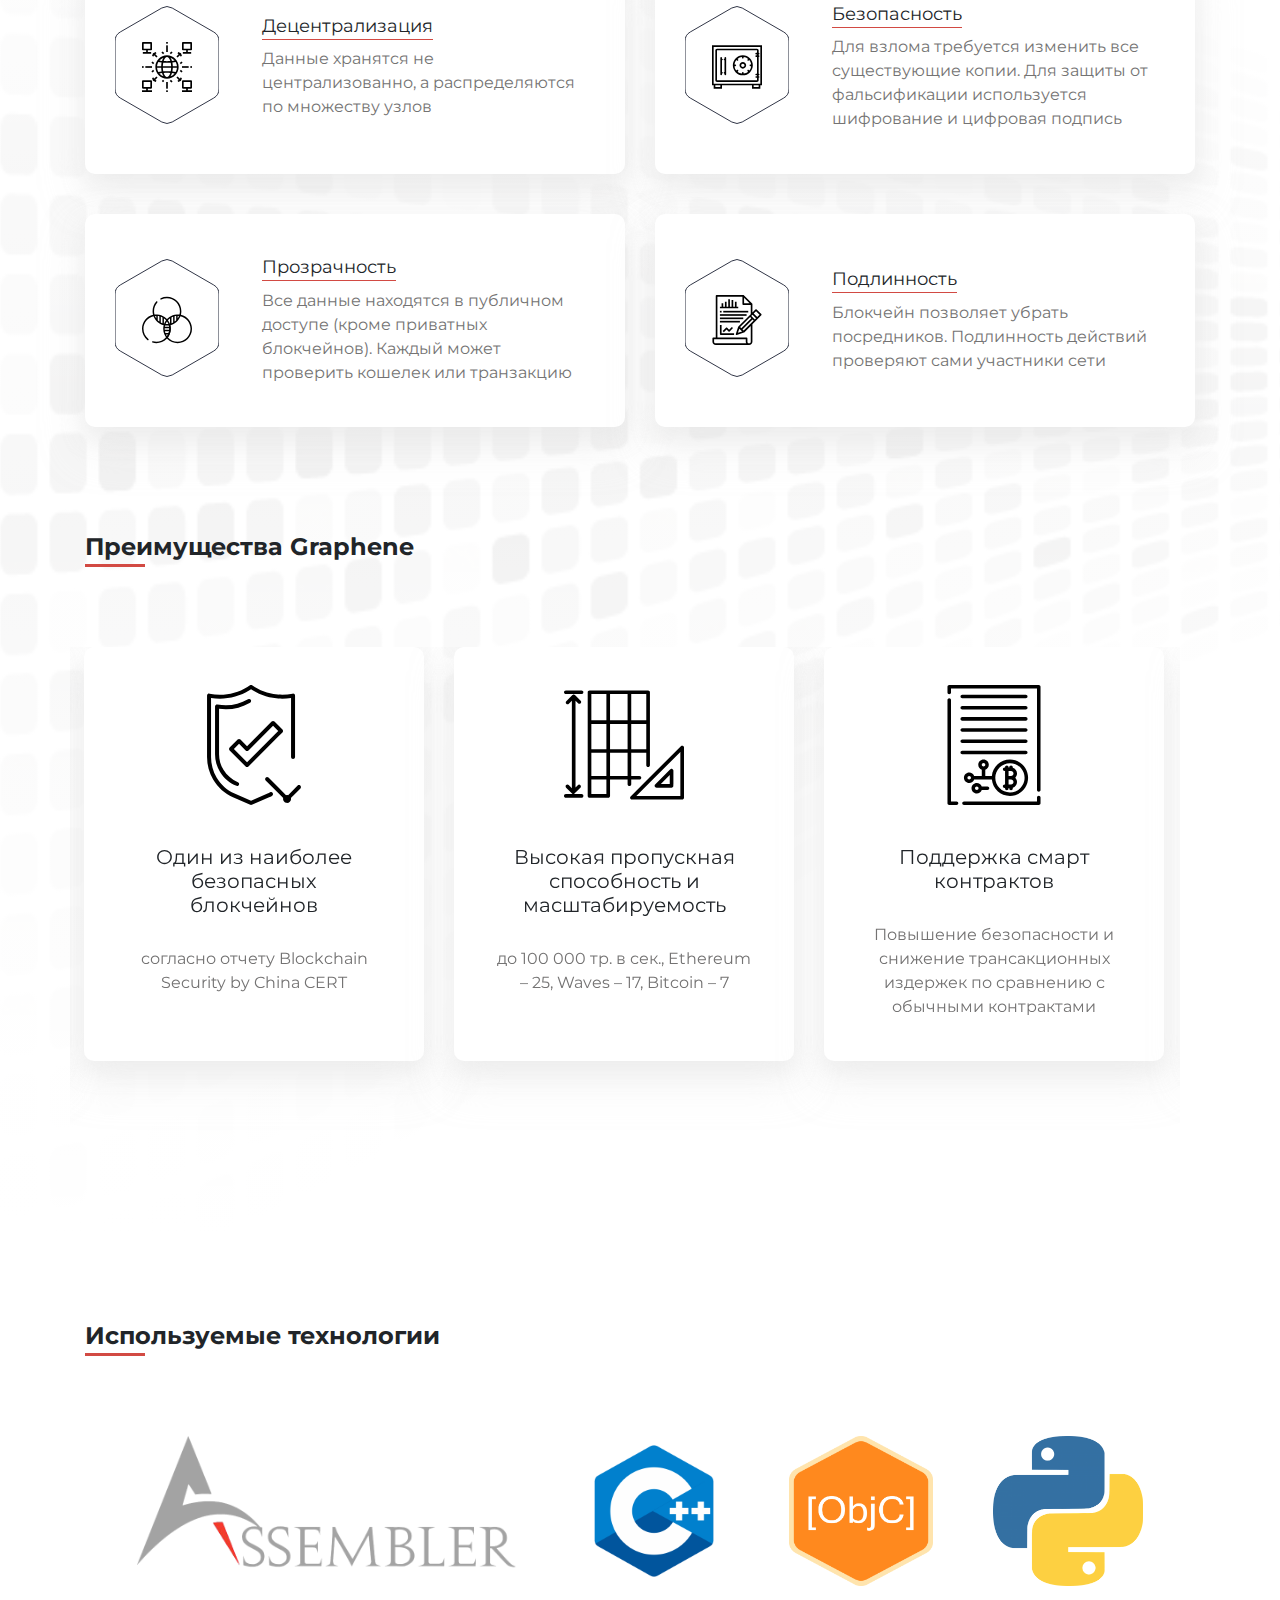
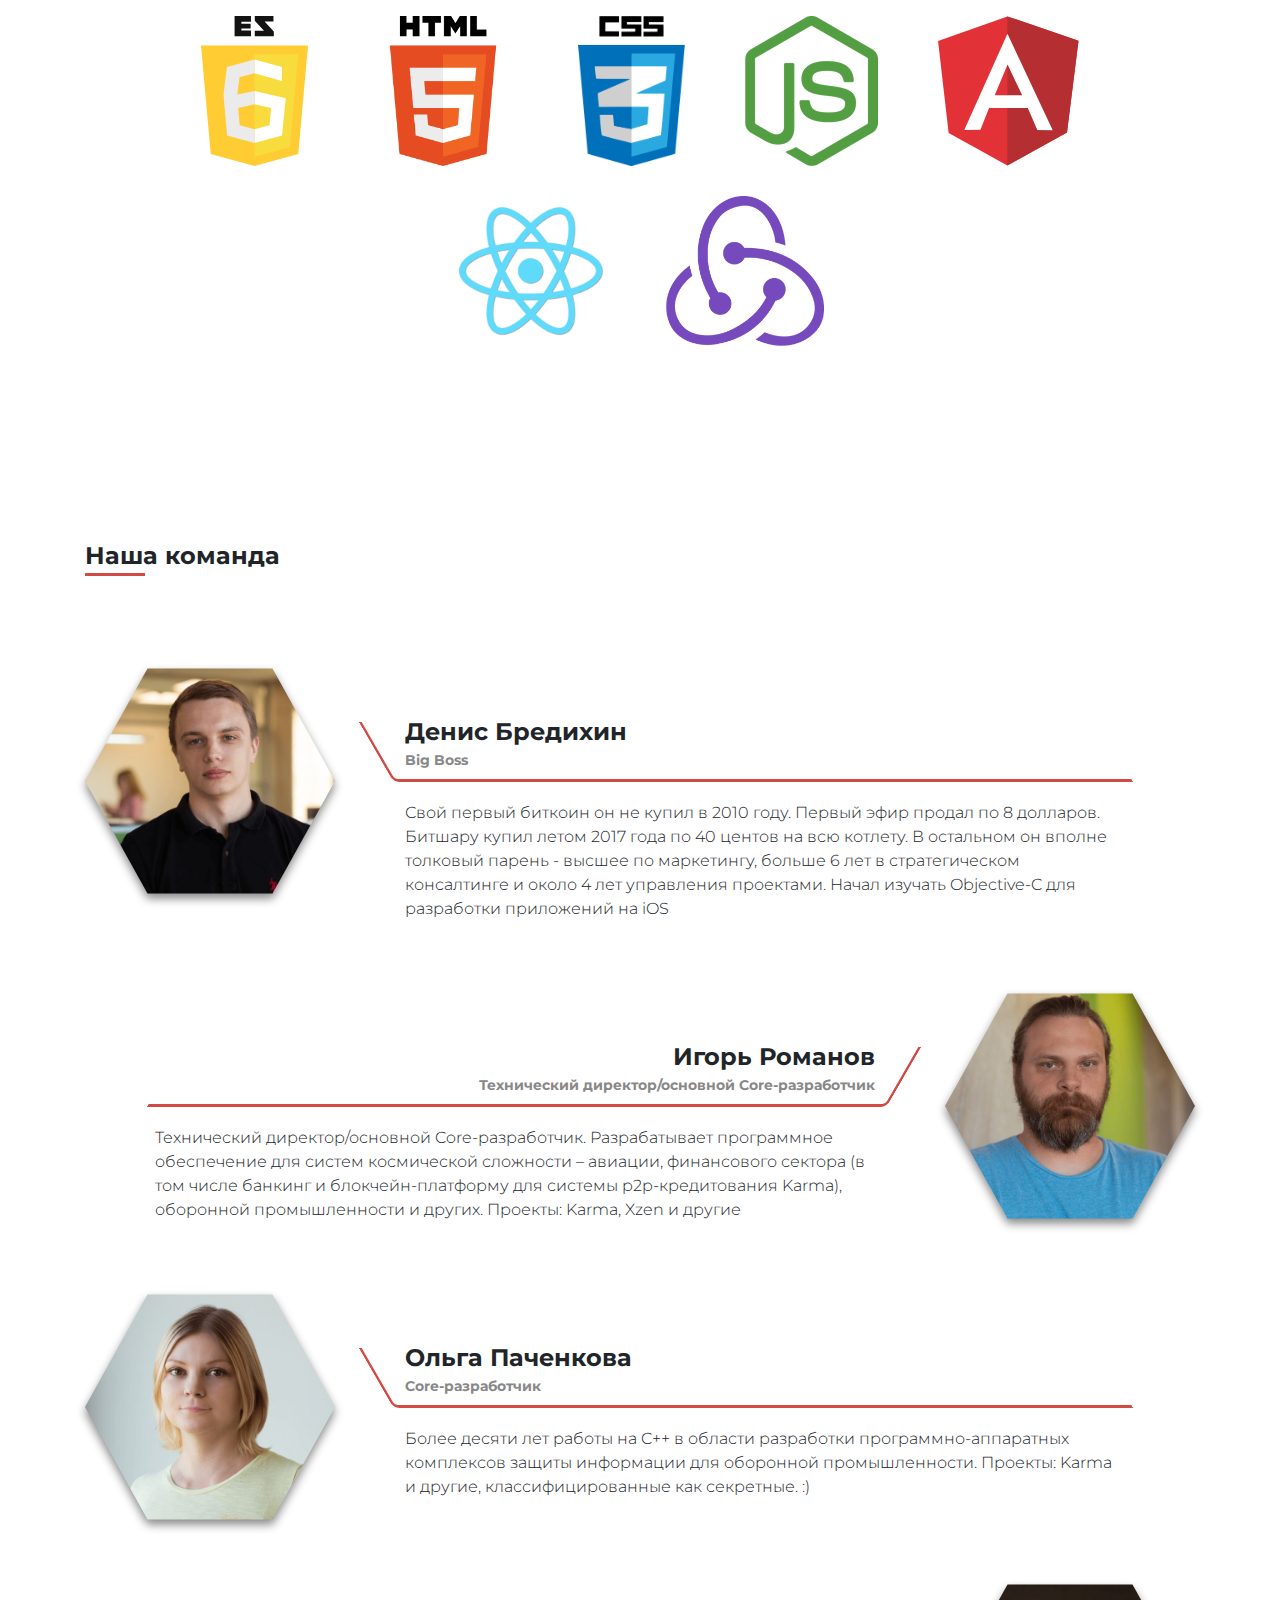
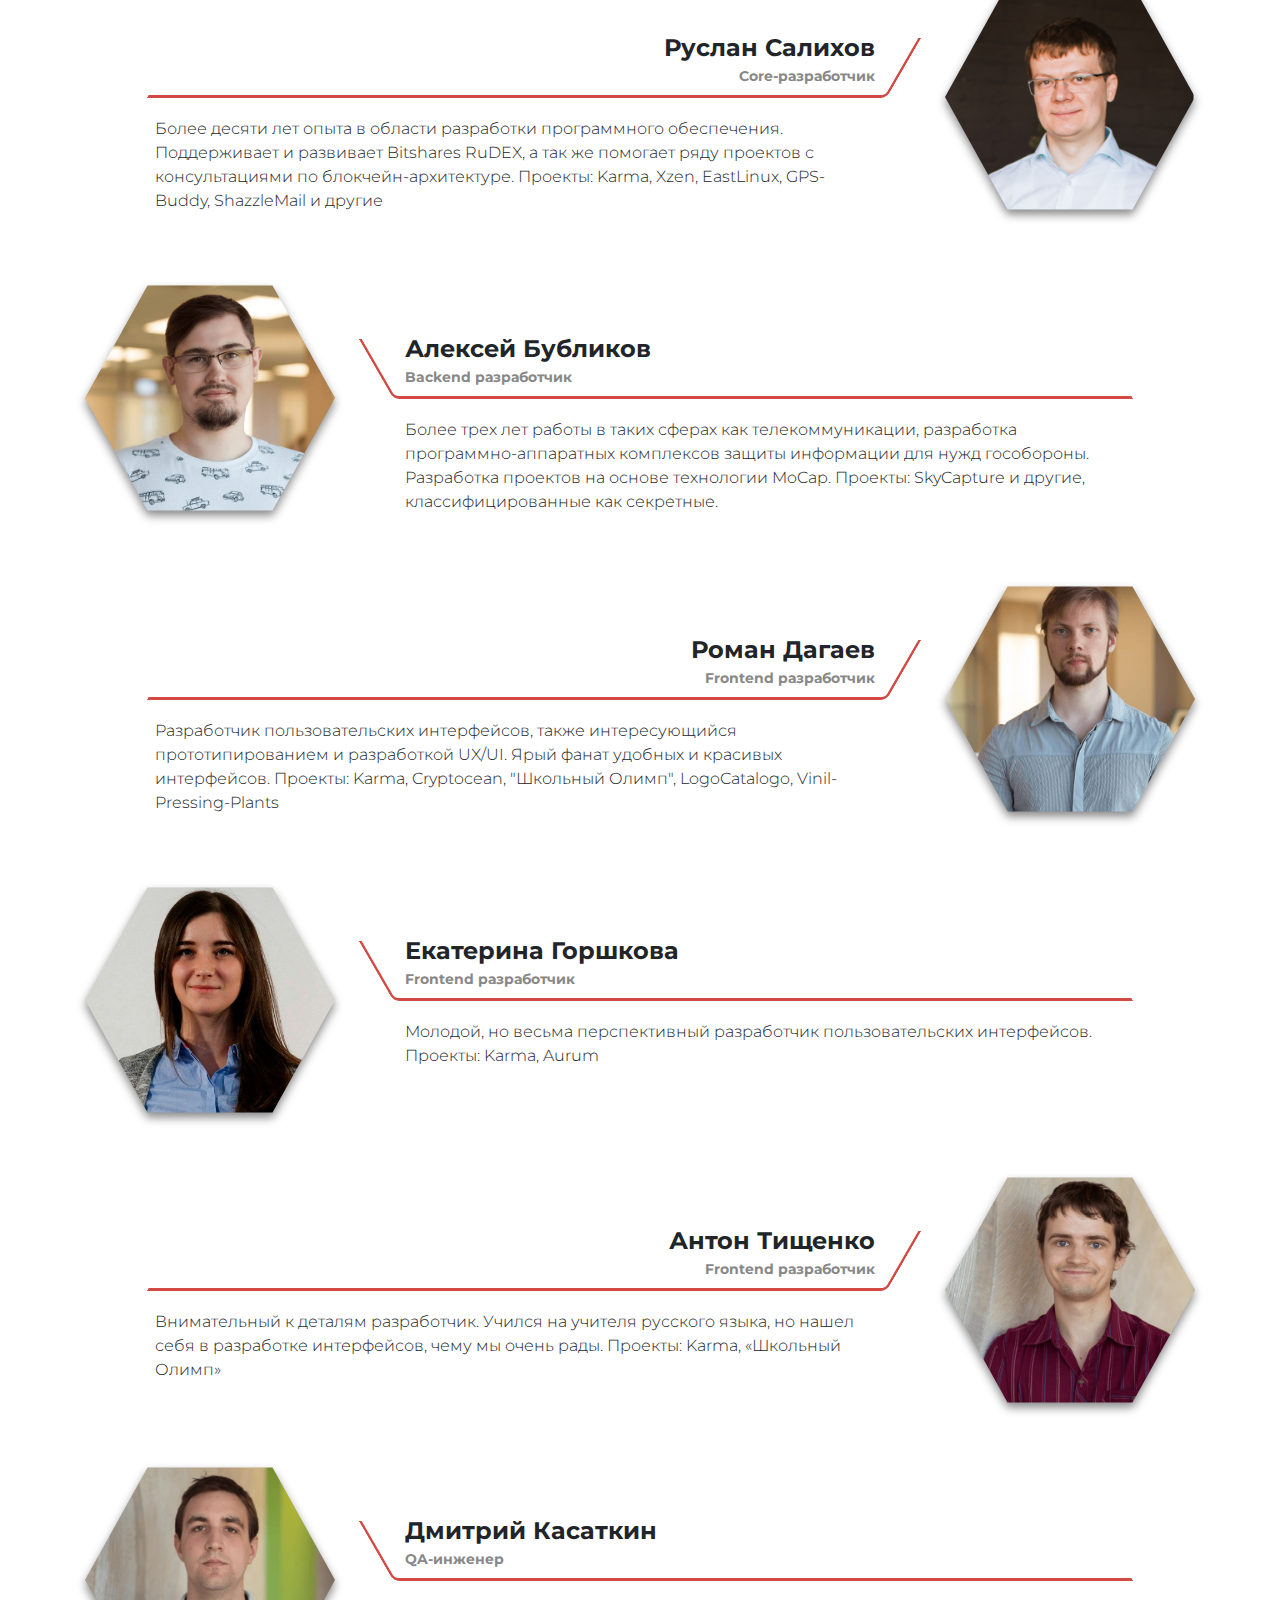
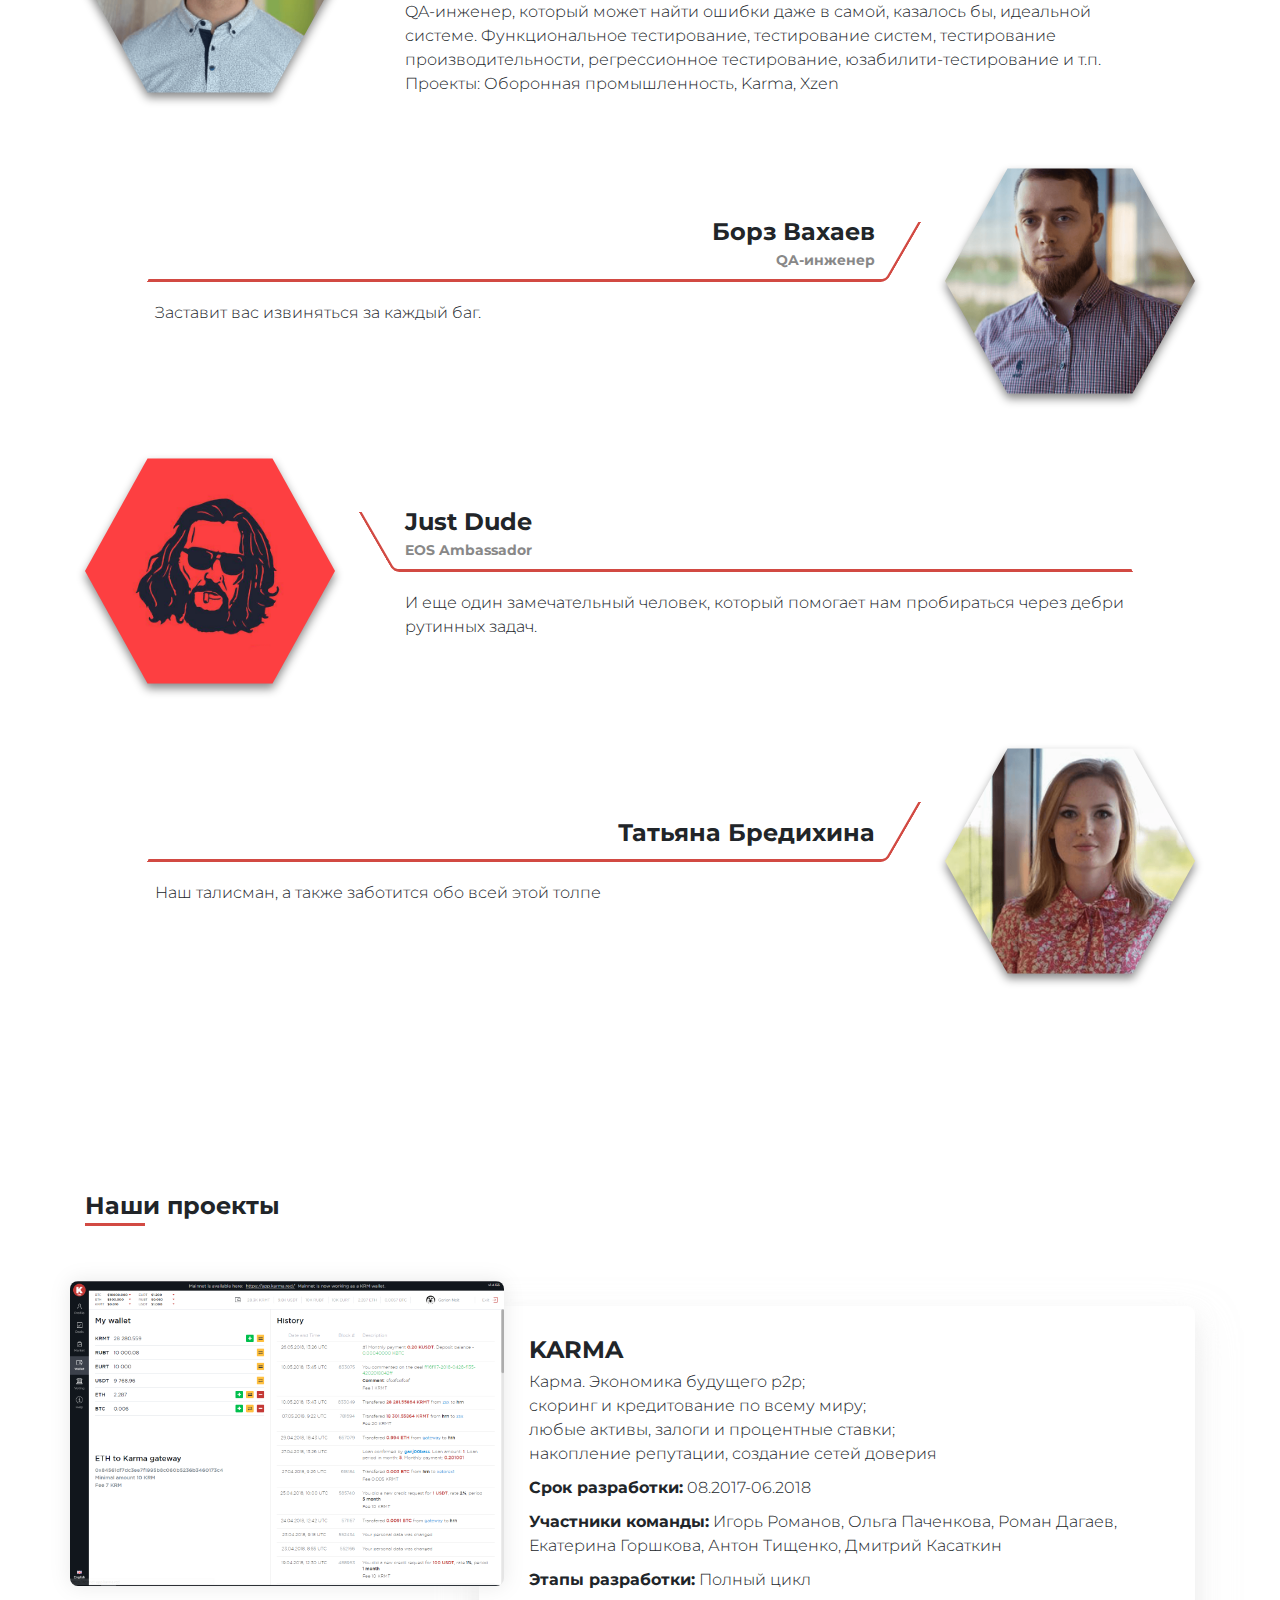
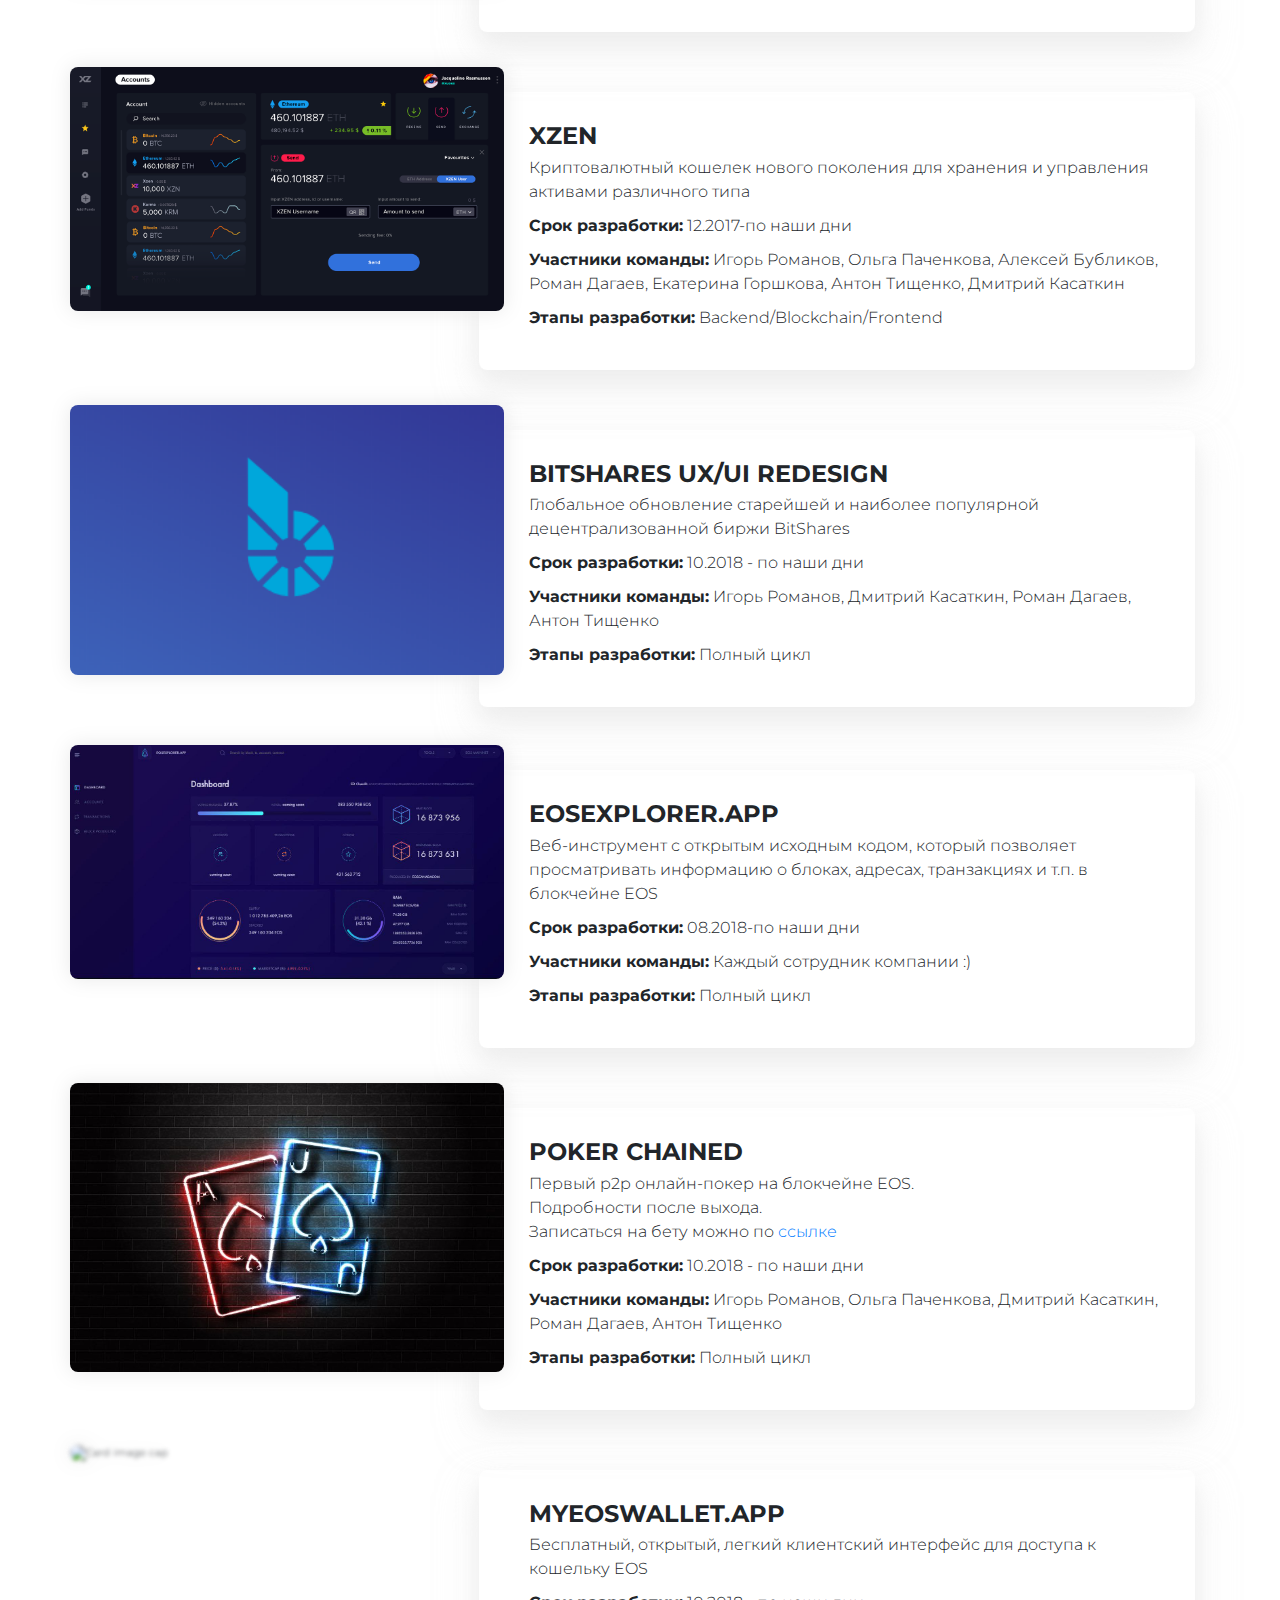
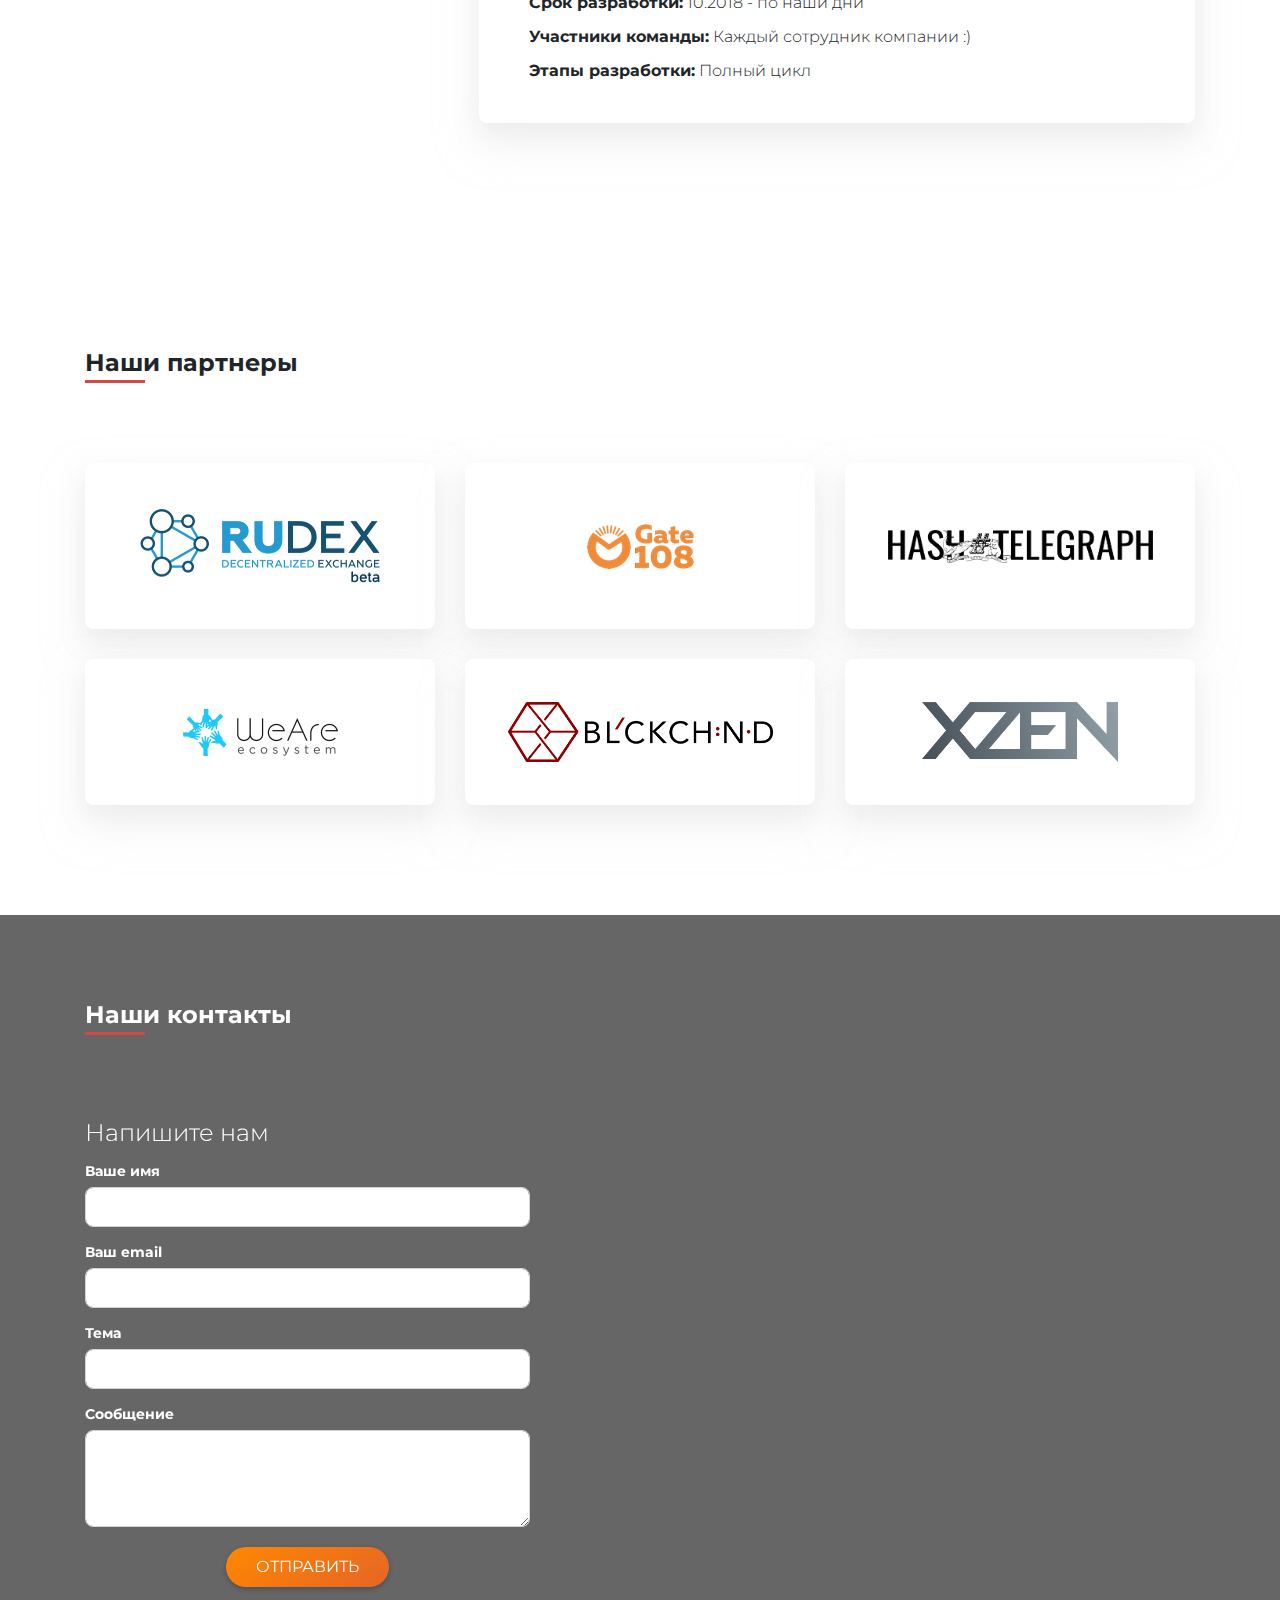
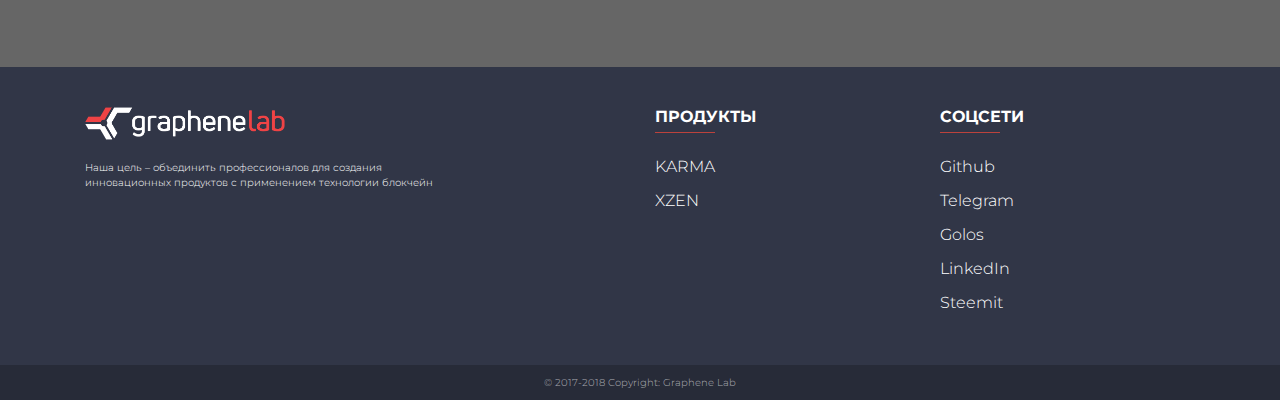
==== commit ebe1ecf8: "fix bitshares project" ====
--- a/index.html
+++ b/index.html
@@ -595,6 +595,28 @@
         <div class="product">
             <div class="view overlay product__image-wrapper">
                 <img class="product__image"
+                     src="img/bts.png"
+                     alt="Card image cap">
+                <a href="https://poker.graphenelab.io/" rel="noopener"><span class="mask rgba-white-slight"></span></a>
+            </div>
+            <div class="product__info">
+                <h4 class="text--lg">BitShares UX/UI Redesign</h4>
+                <div class="text--md">
+                    <p>Глобальное обновление старейшей и наиболее популярной децентрализованной биржи BitShares</p>
+                    <p><b>Срок разработки:</b> 10.2018 - по наши дни</p>
+                    <p><b>Участники команды:</b> Игорь Романов, Дмитрий Касаткин, Роман Дагаев, Антон Тищенко</p>
+                    <p><b>Этапы разработки:</b> Полный цикл</p>
+                </div>
+            </div>
+            <!--<div class="product__sources">-->
+            <!--<a  class="btn btn-flat social-icons"><img src="img/github.svg" alt=""></a>-->
+            <!--<a  class="btn btn-flat social-icons"><img src="img/link.svg" alt=""></a>-->
+            <!--</div>-->
+        </div>
+
+        <div class="product">
+            <div class="view overlay product__image-wrapper">
+                <img class="product__image"
                      src="img/eosexplorer.jpg"
                      alt="Card image cap">
                 <a><span class="mask rgba-white-slight"></span></a>
@@ -638,6 +660,7 @@
             <!--<a  class="btn btn-flat social-icons"><img src="img/link.svg" alt=""></a>-->
             <!--</div>-->
         </div>
+
         <div class="product">
             <div class="view overlay product__image-wrapper">
                 <img class="product__image blur"
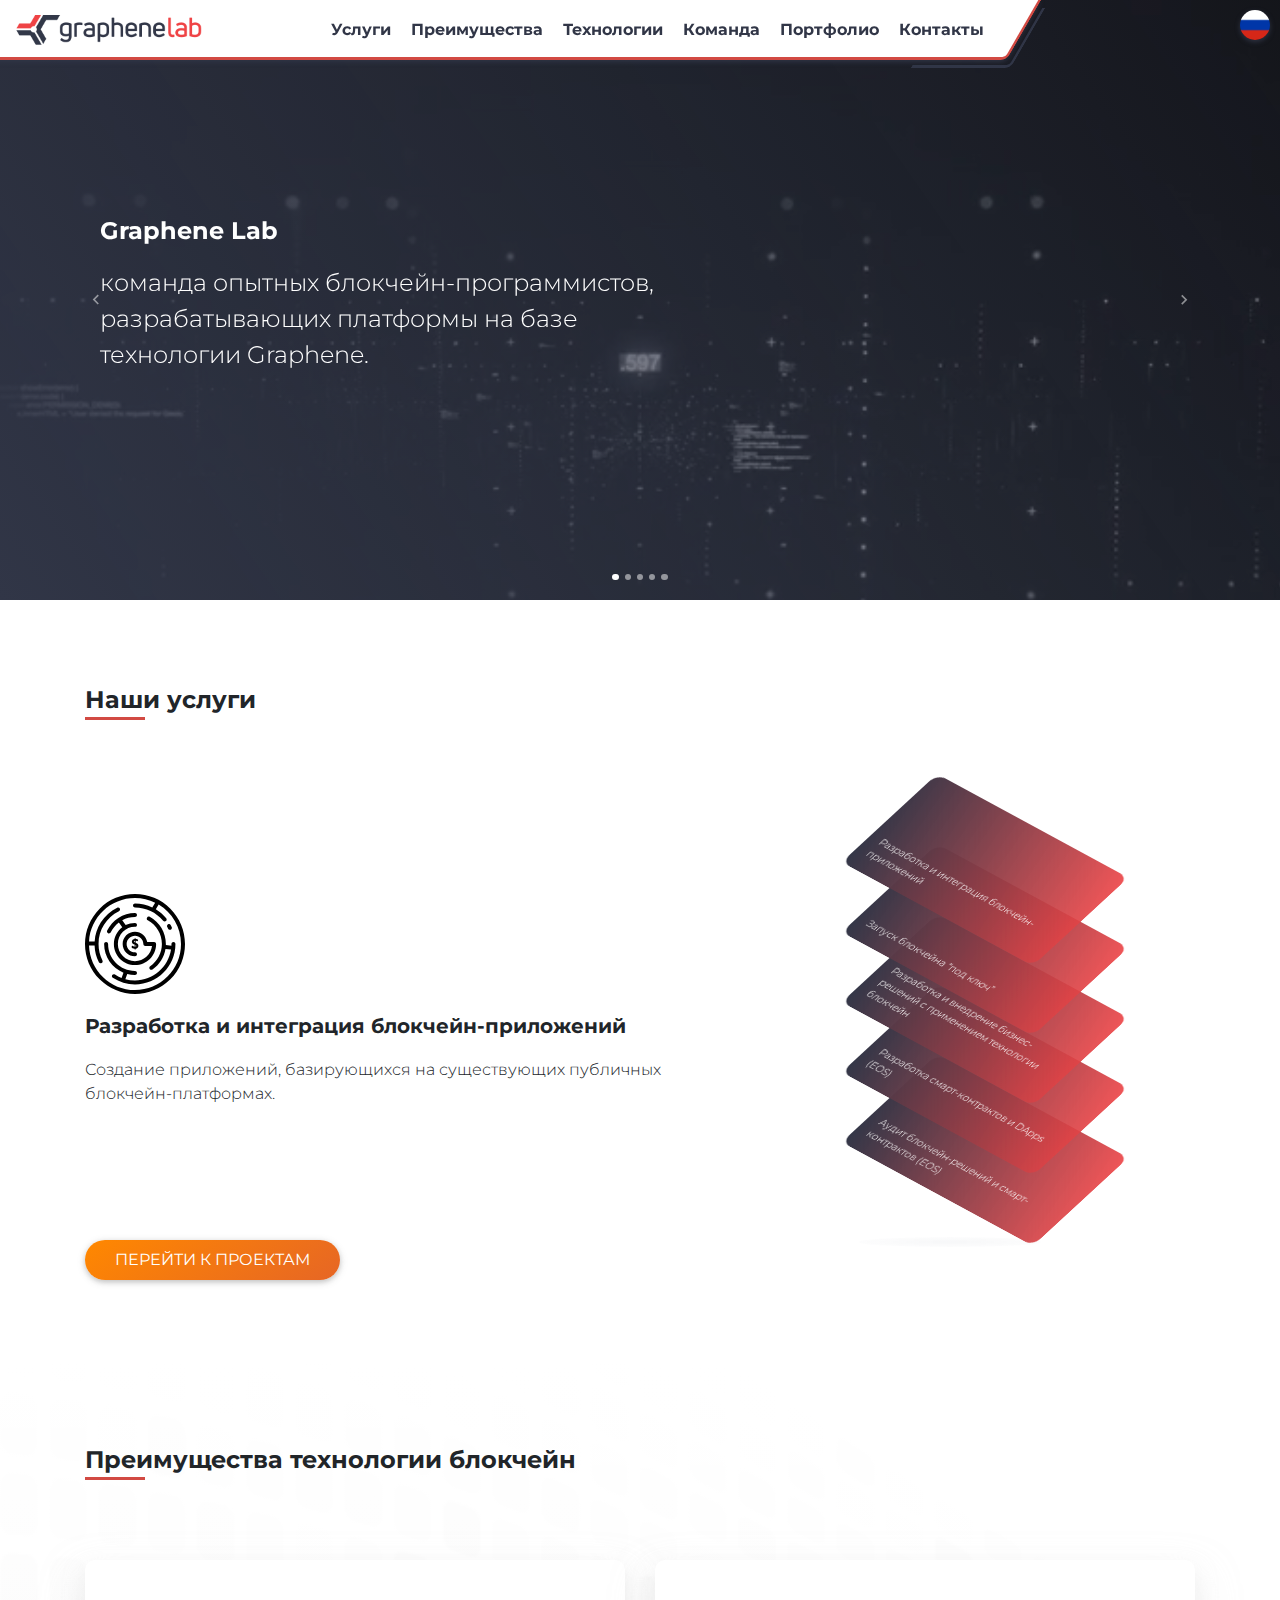
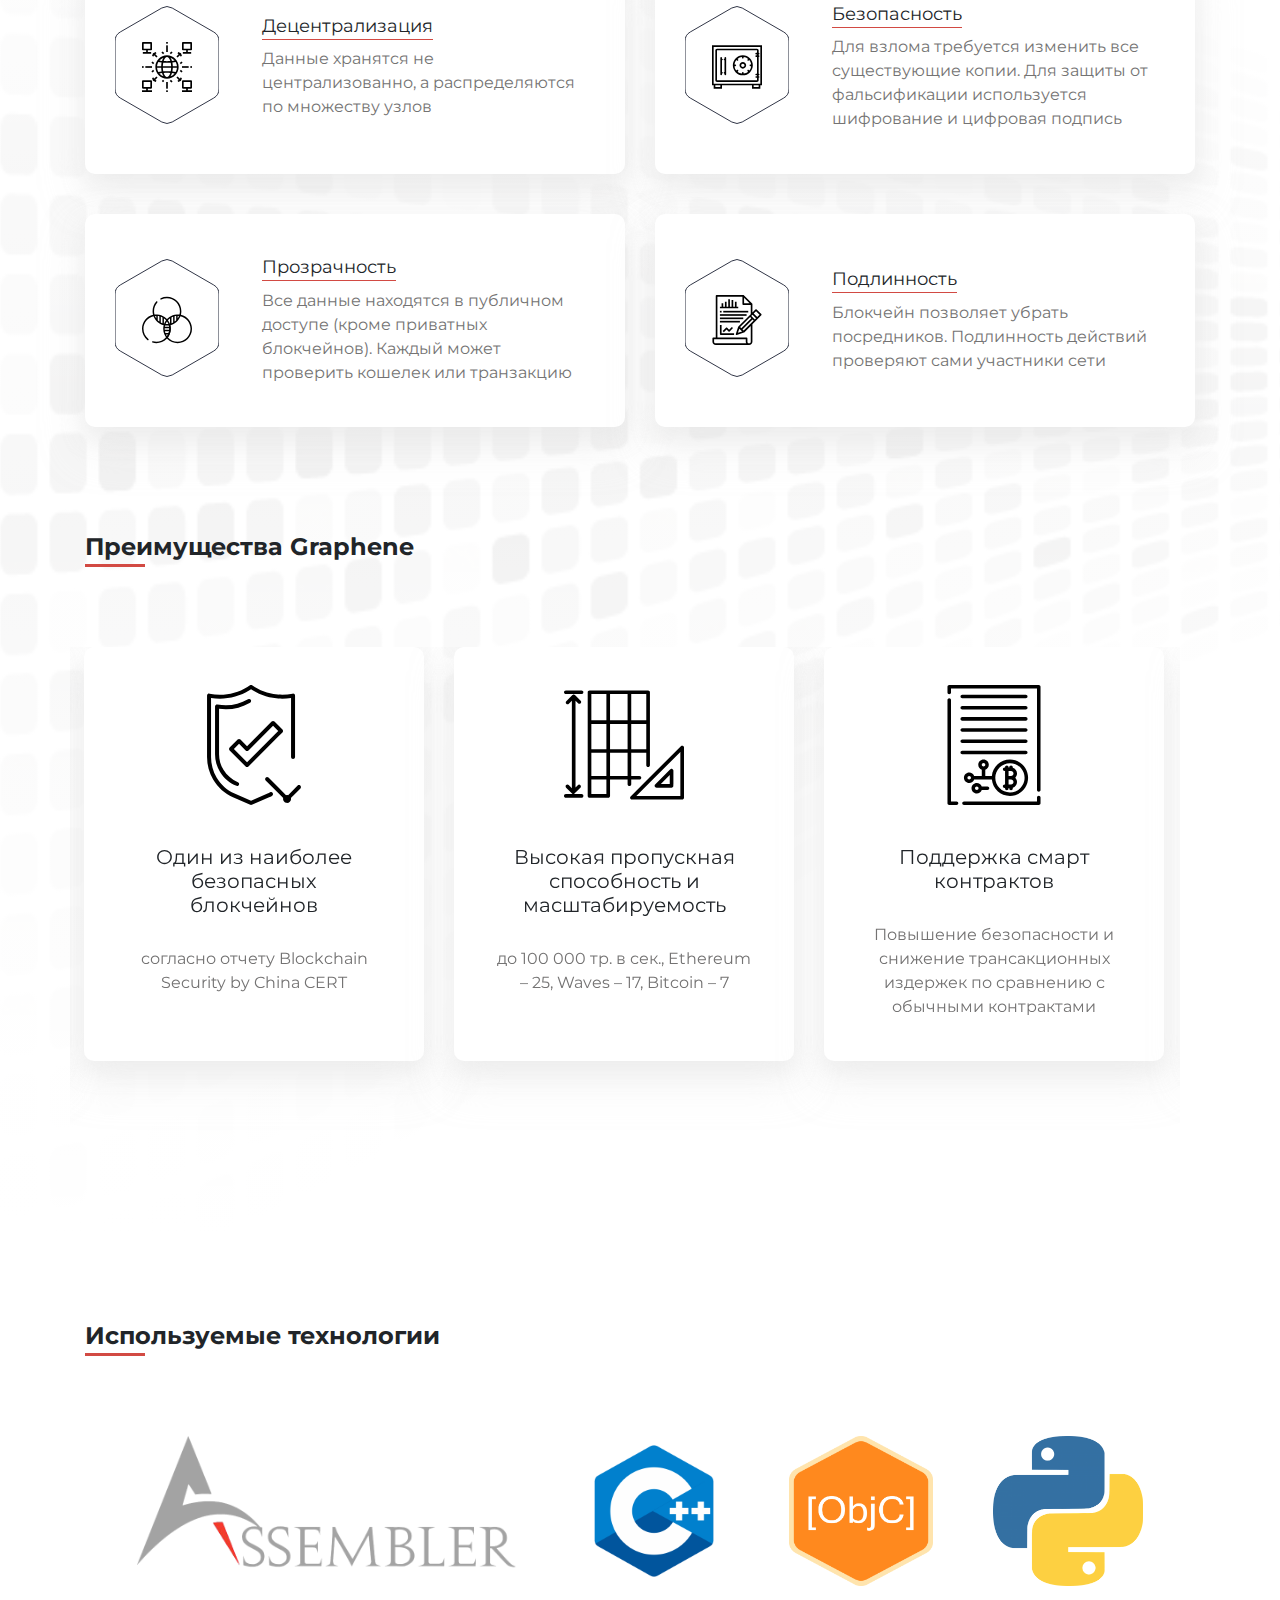
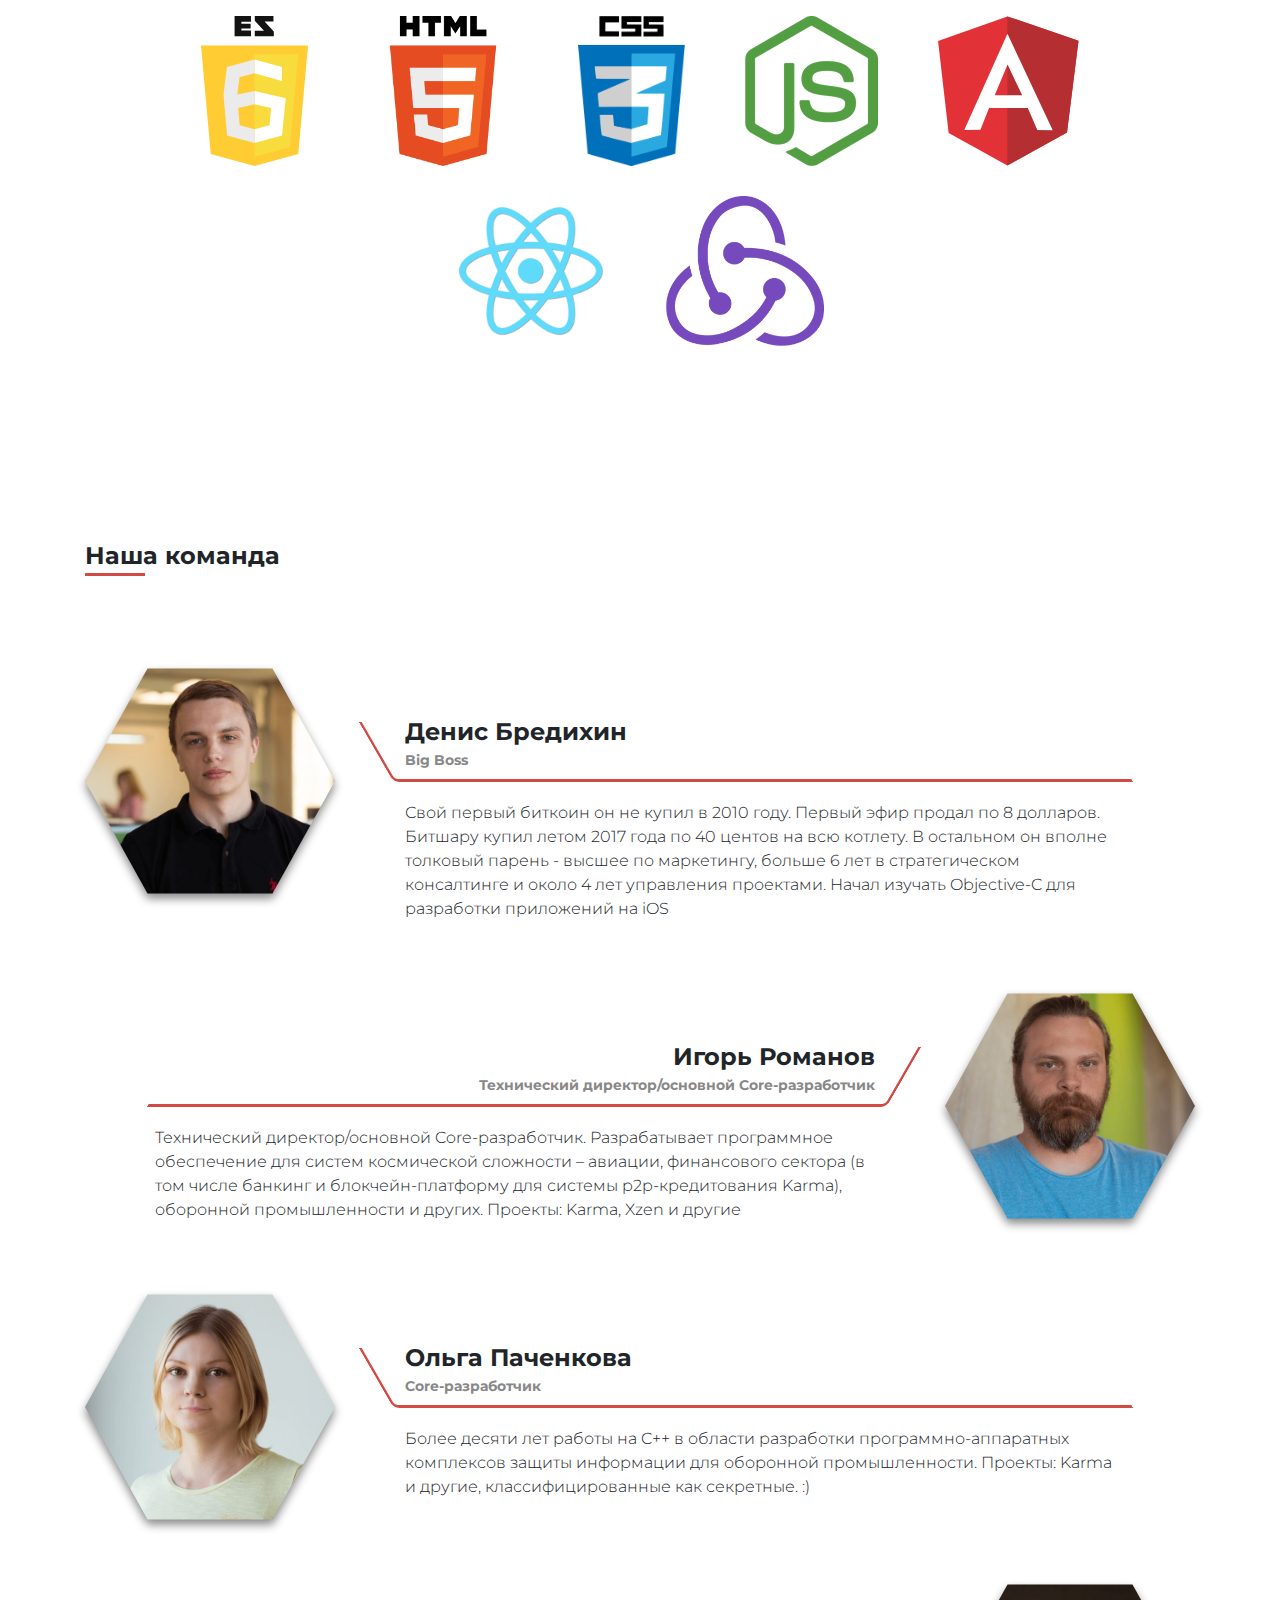
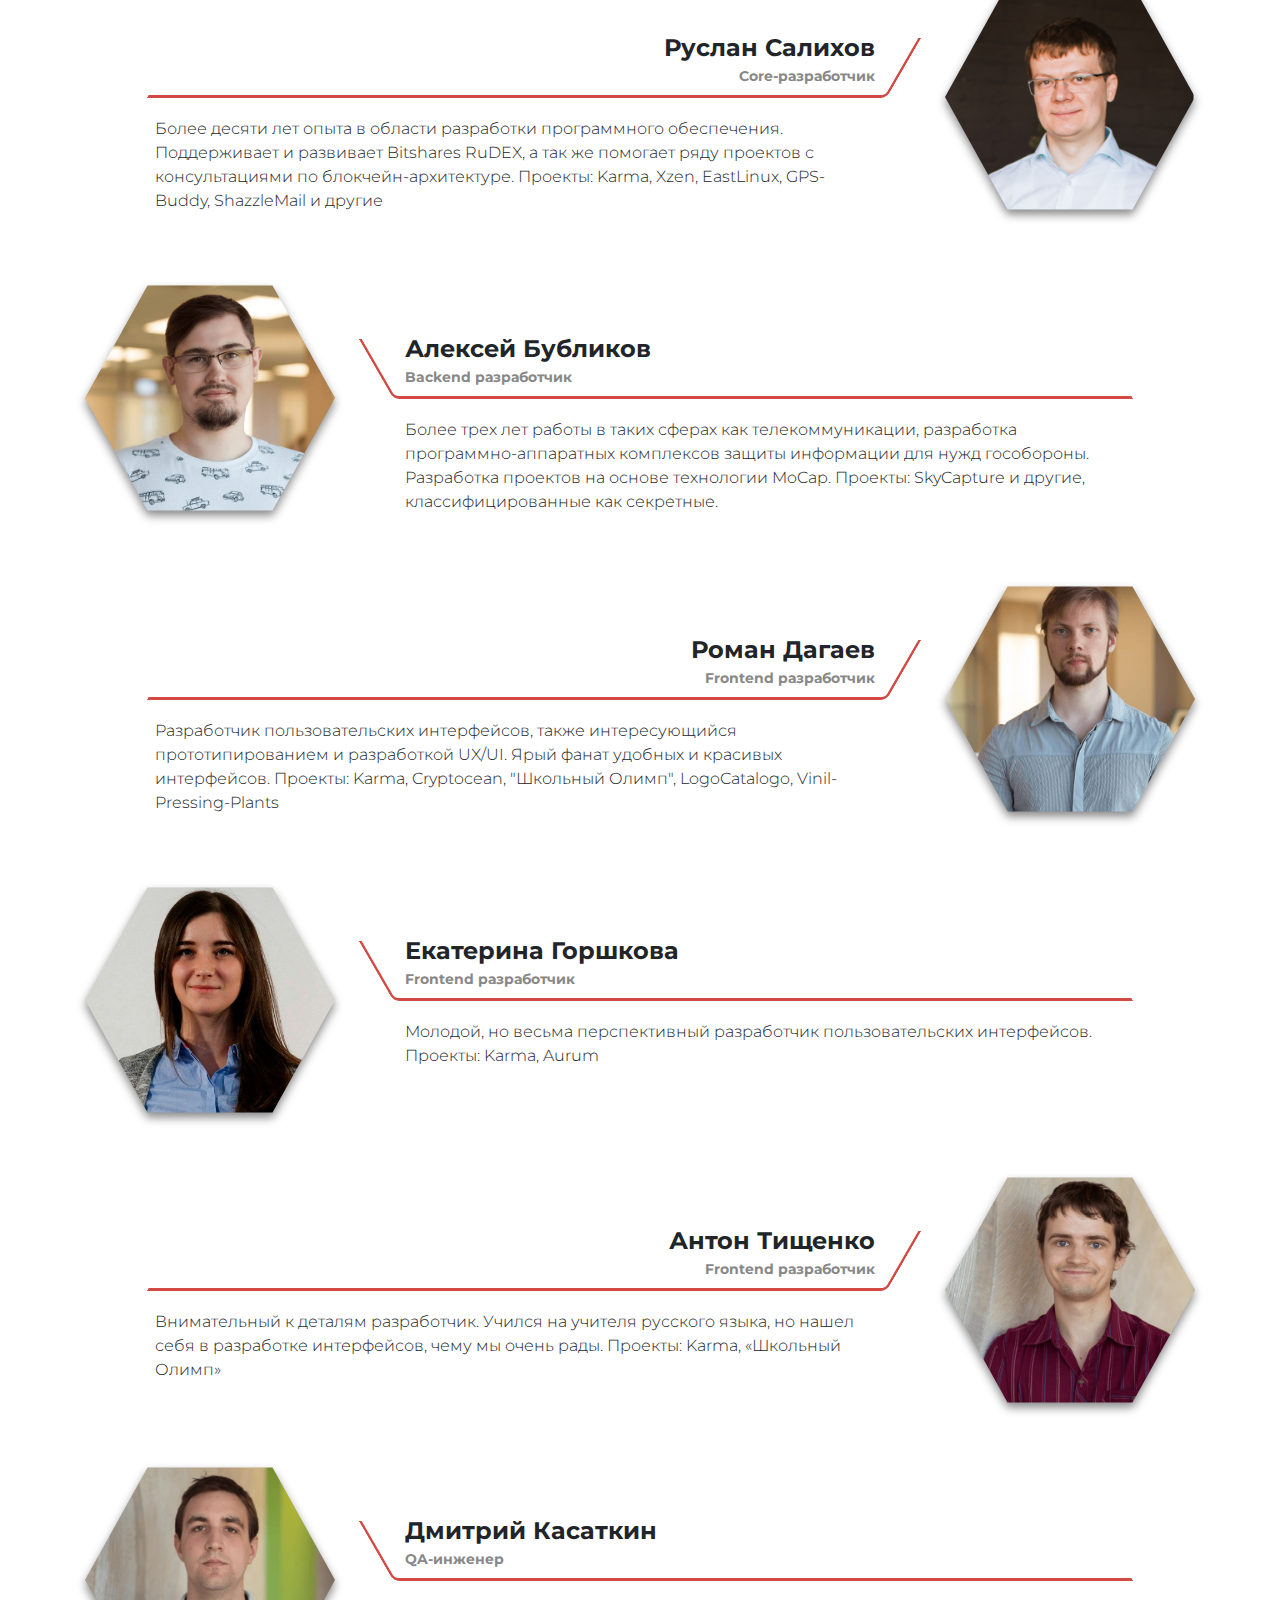
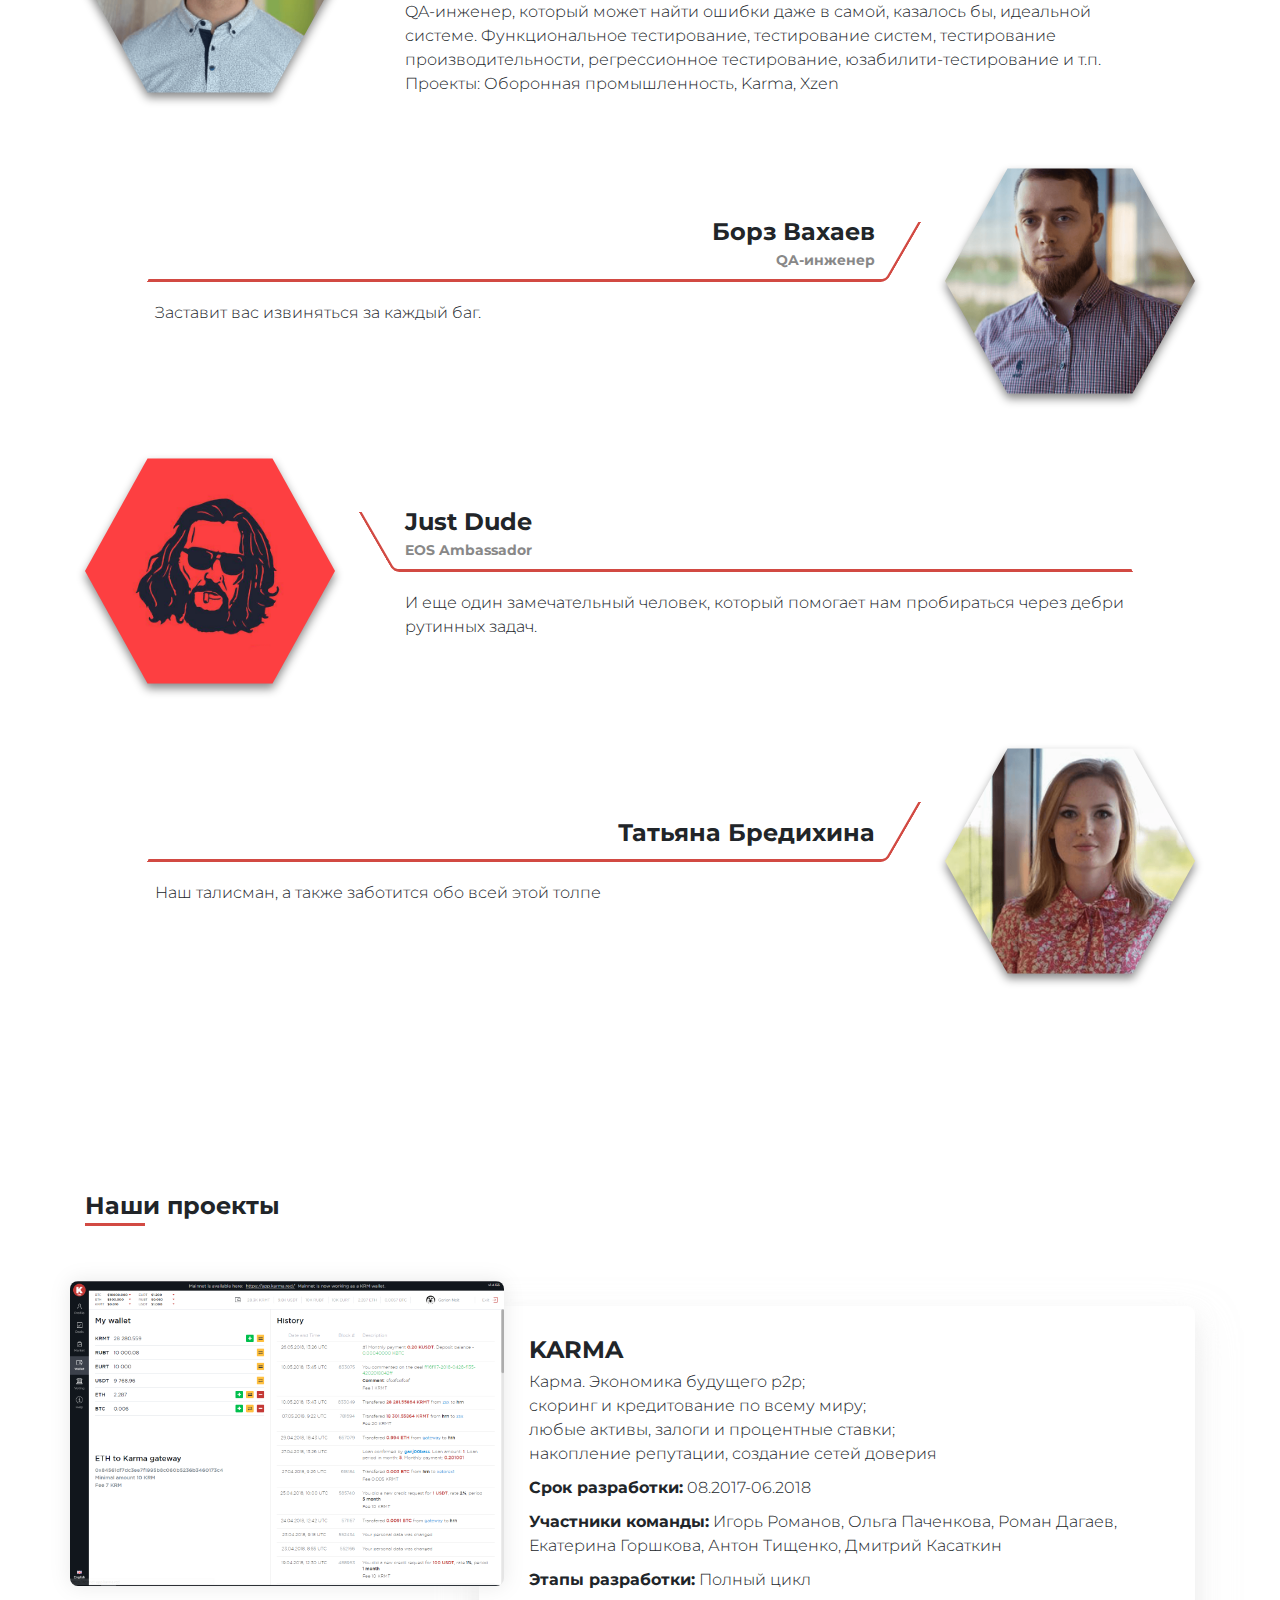
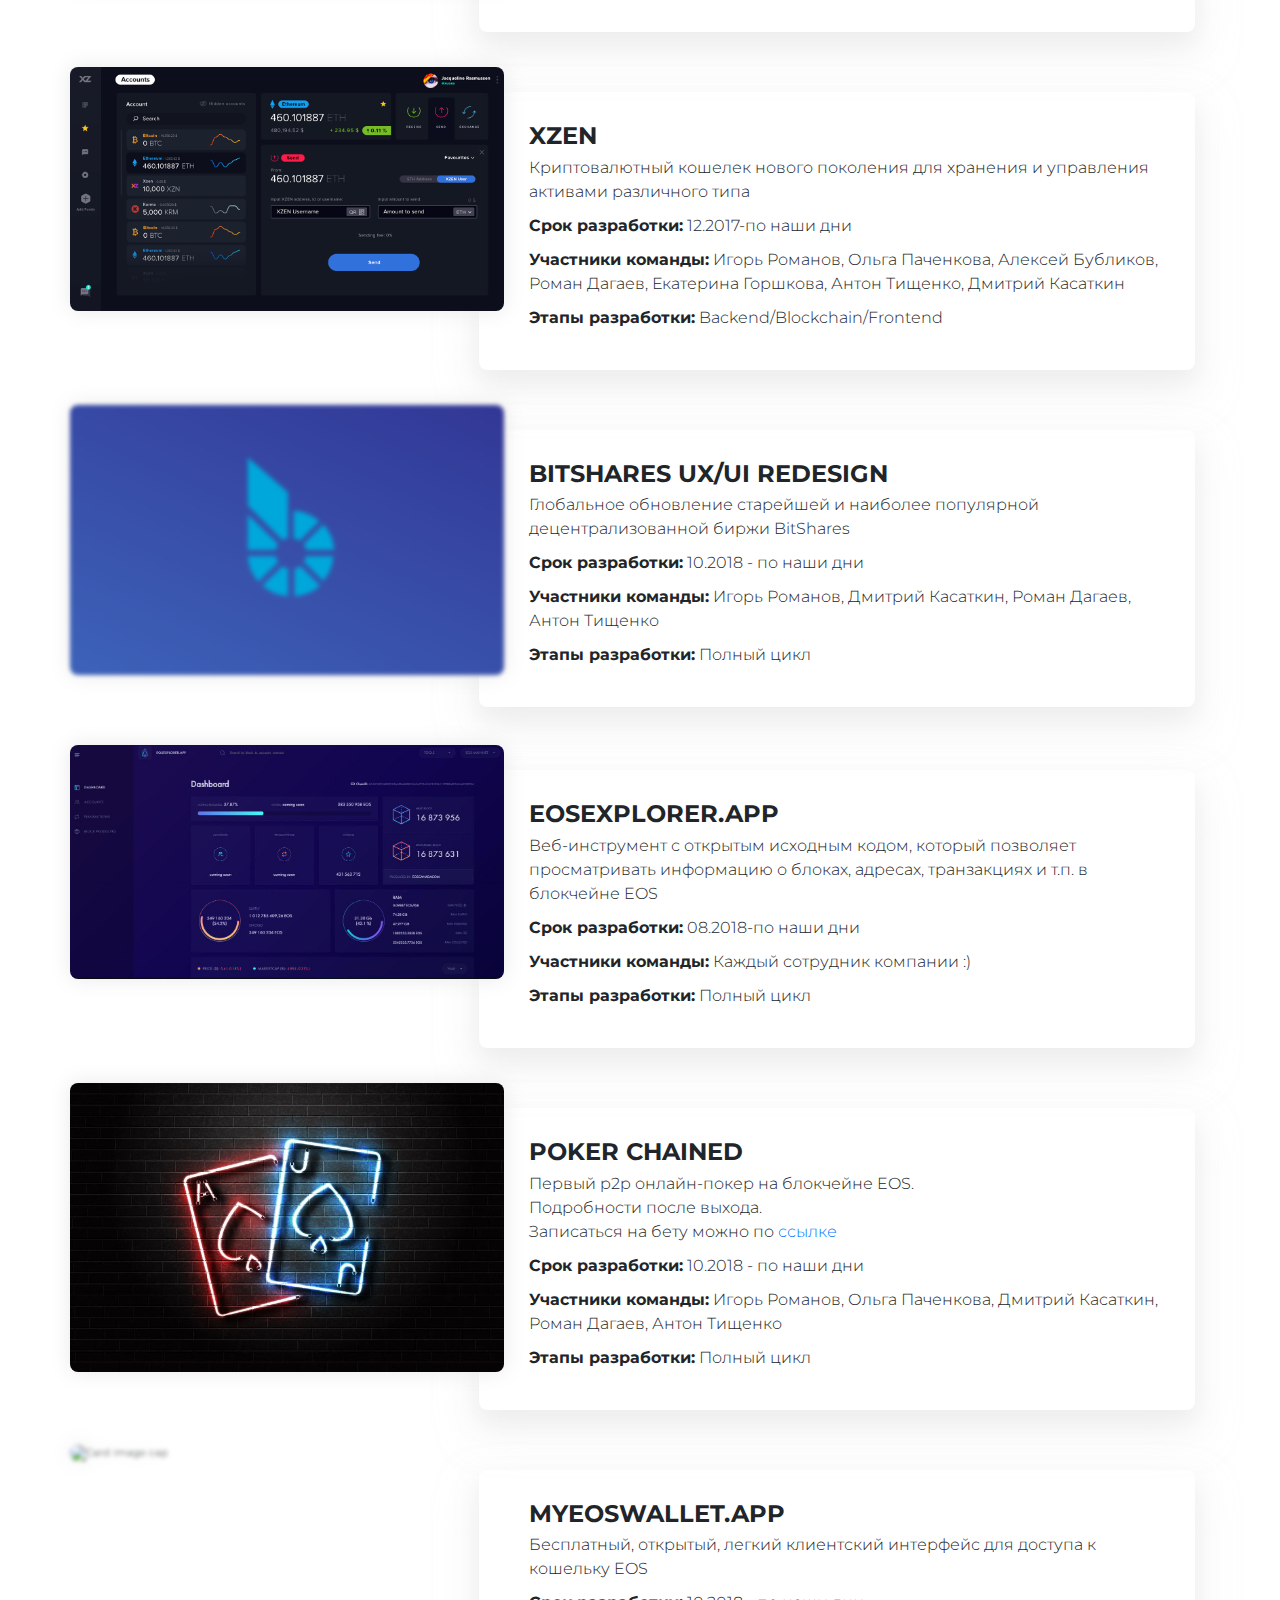
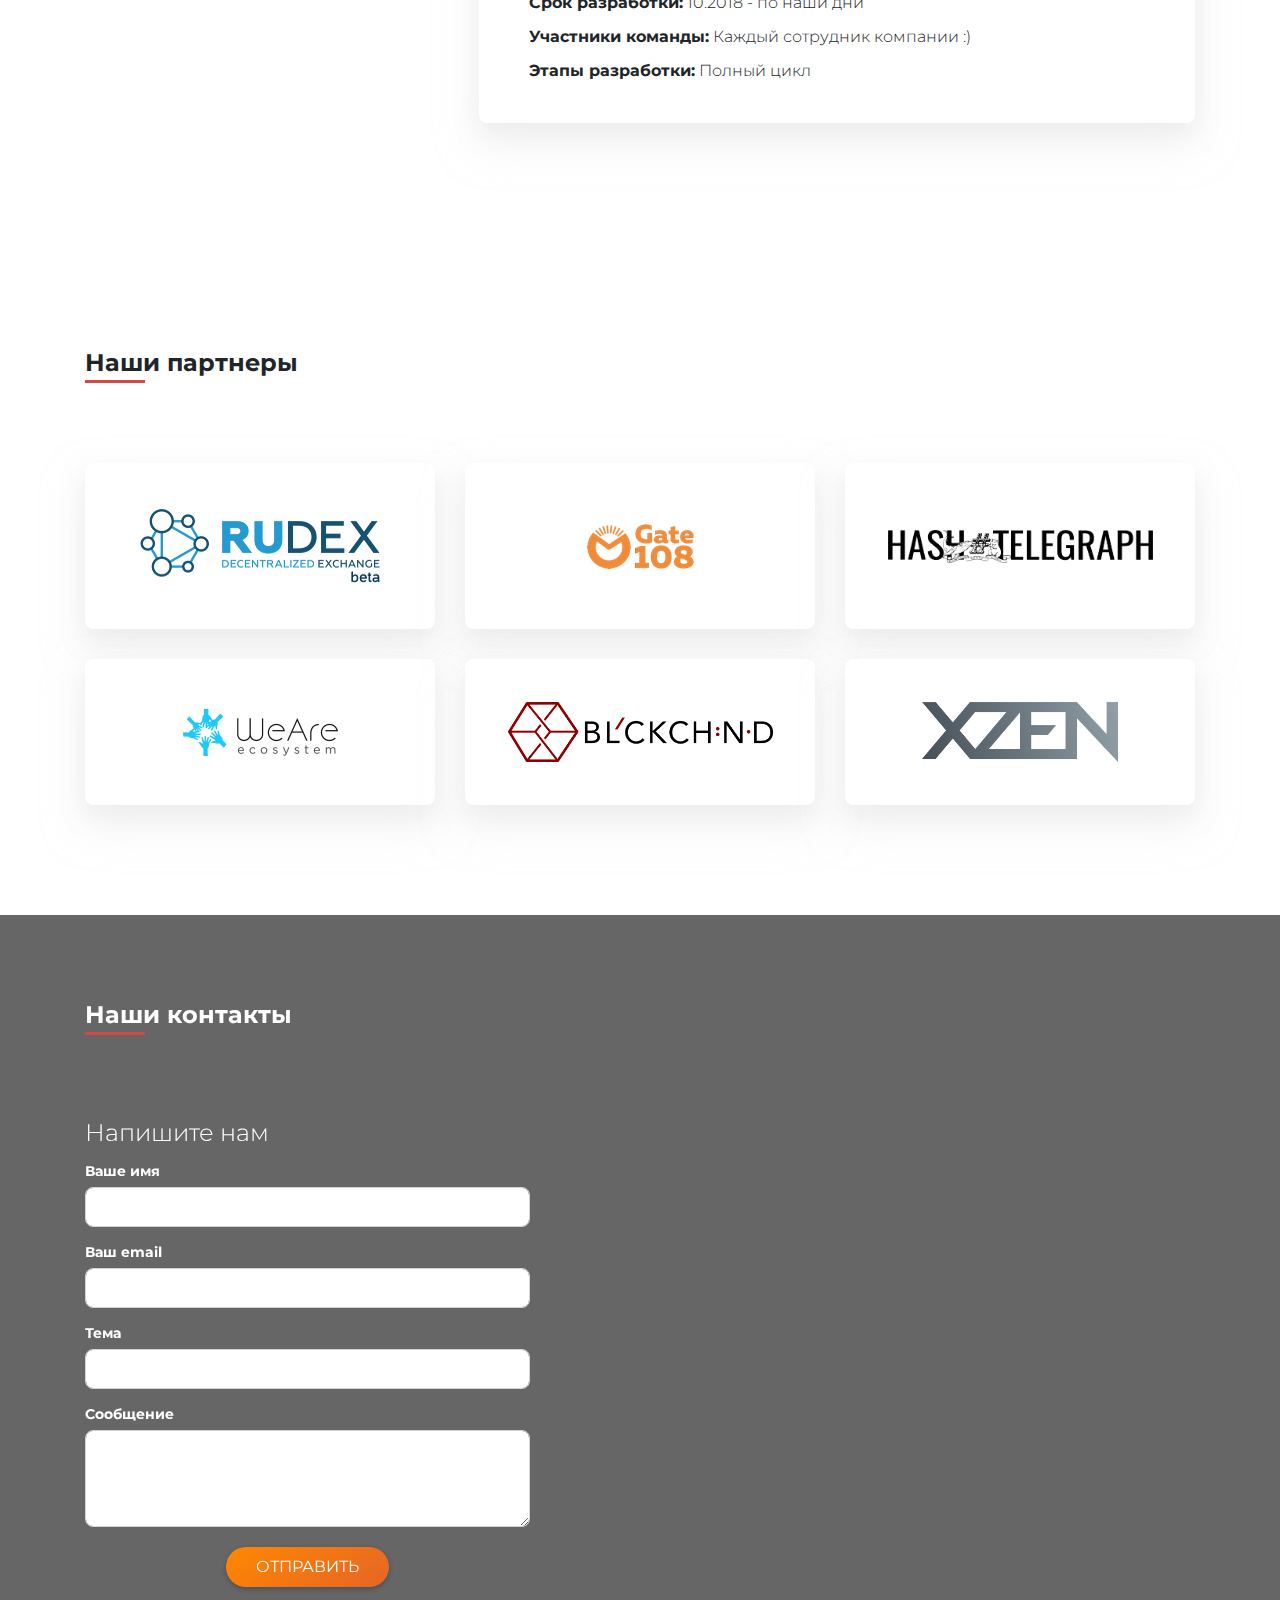
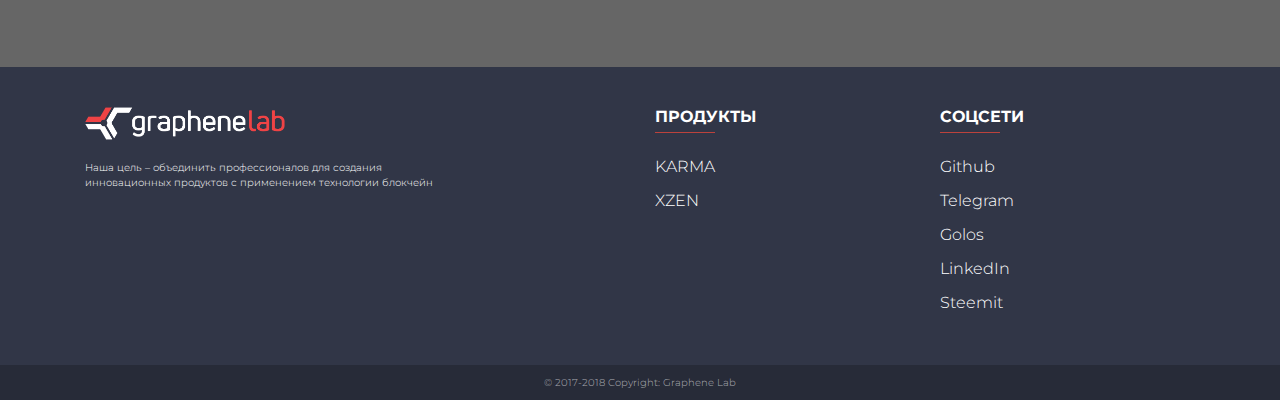
==== commit 7b33eb08: "fix link for bitshares" ====
--- a/index.html
+++ b/index.html
@@ -594,10 +594,10 @@
 
         <div class="product">
             <div class="view overlay product__image-wrapper">
-                <img class="product__image"
+                <img class="product__image blur"
                      src="img/bts.png"
                      alt="Card image cap">
-                <a href="https://poker.graphenelab.io/" rel="noopener"><span class="mask rgba-white-slight"></span></a>
+                <a><span class="mask rgba-white-slight"></span></a>
             </div>
             <div class="product__info">
                 <h4 class="text--lg">BitShares UX/UI Redesign</h4>
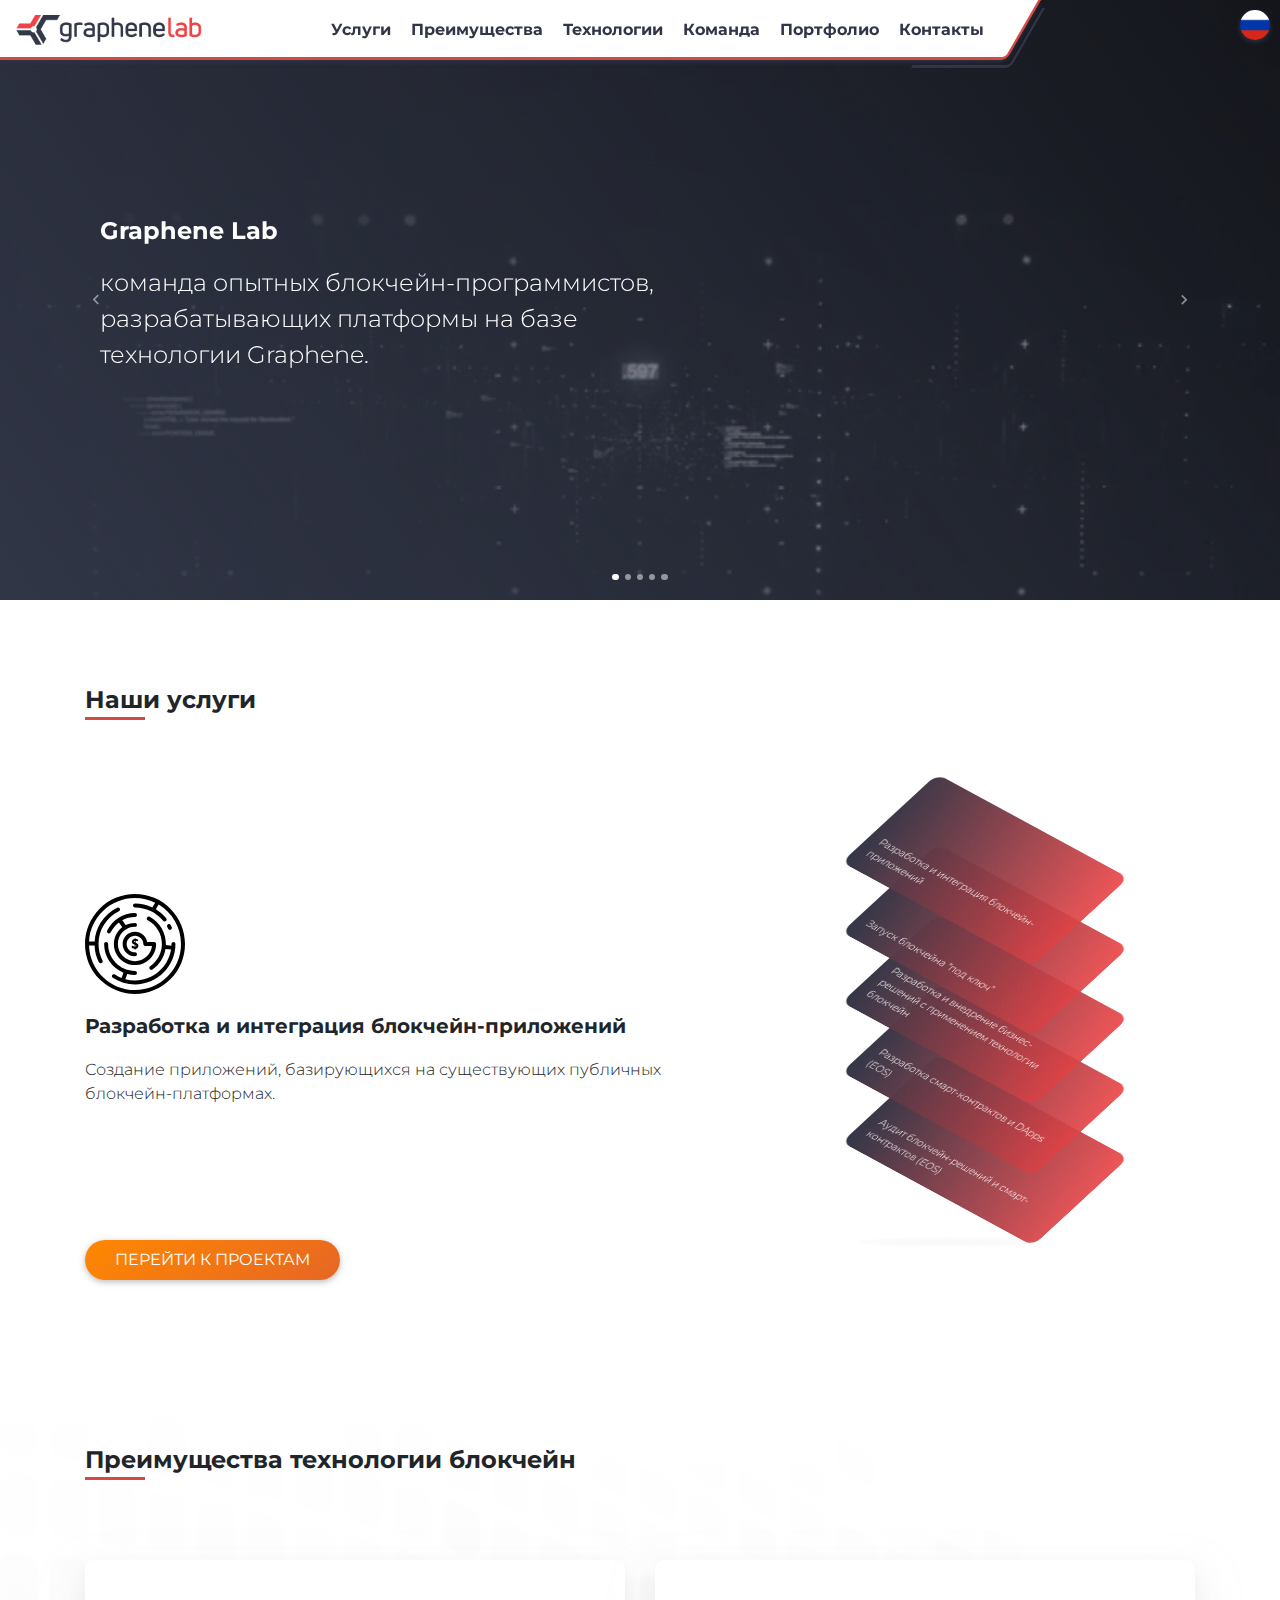
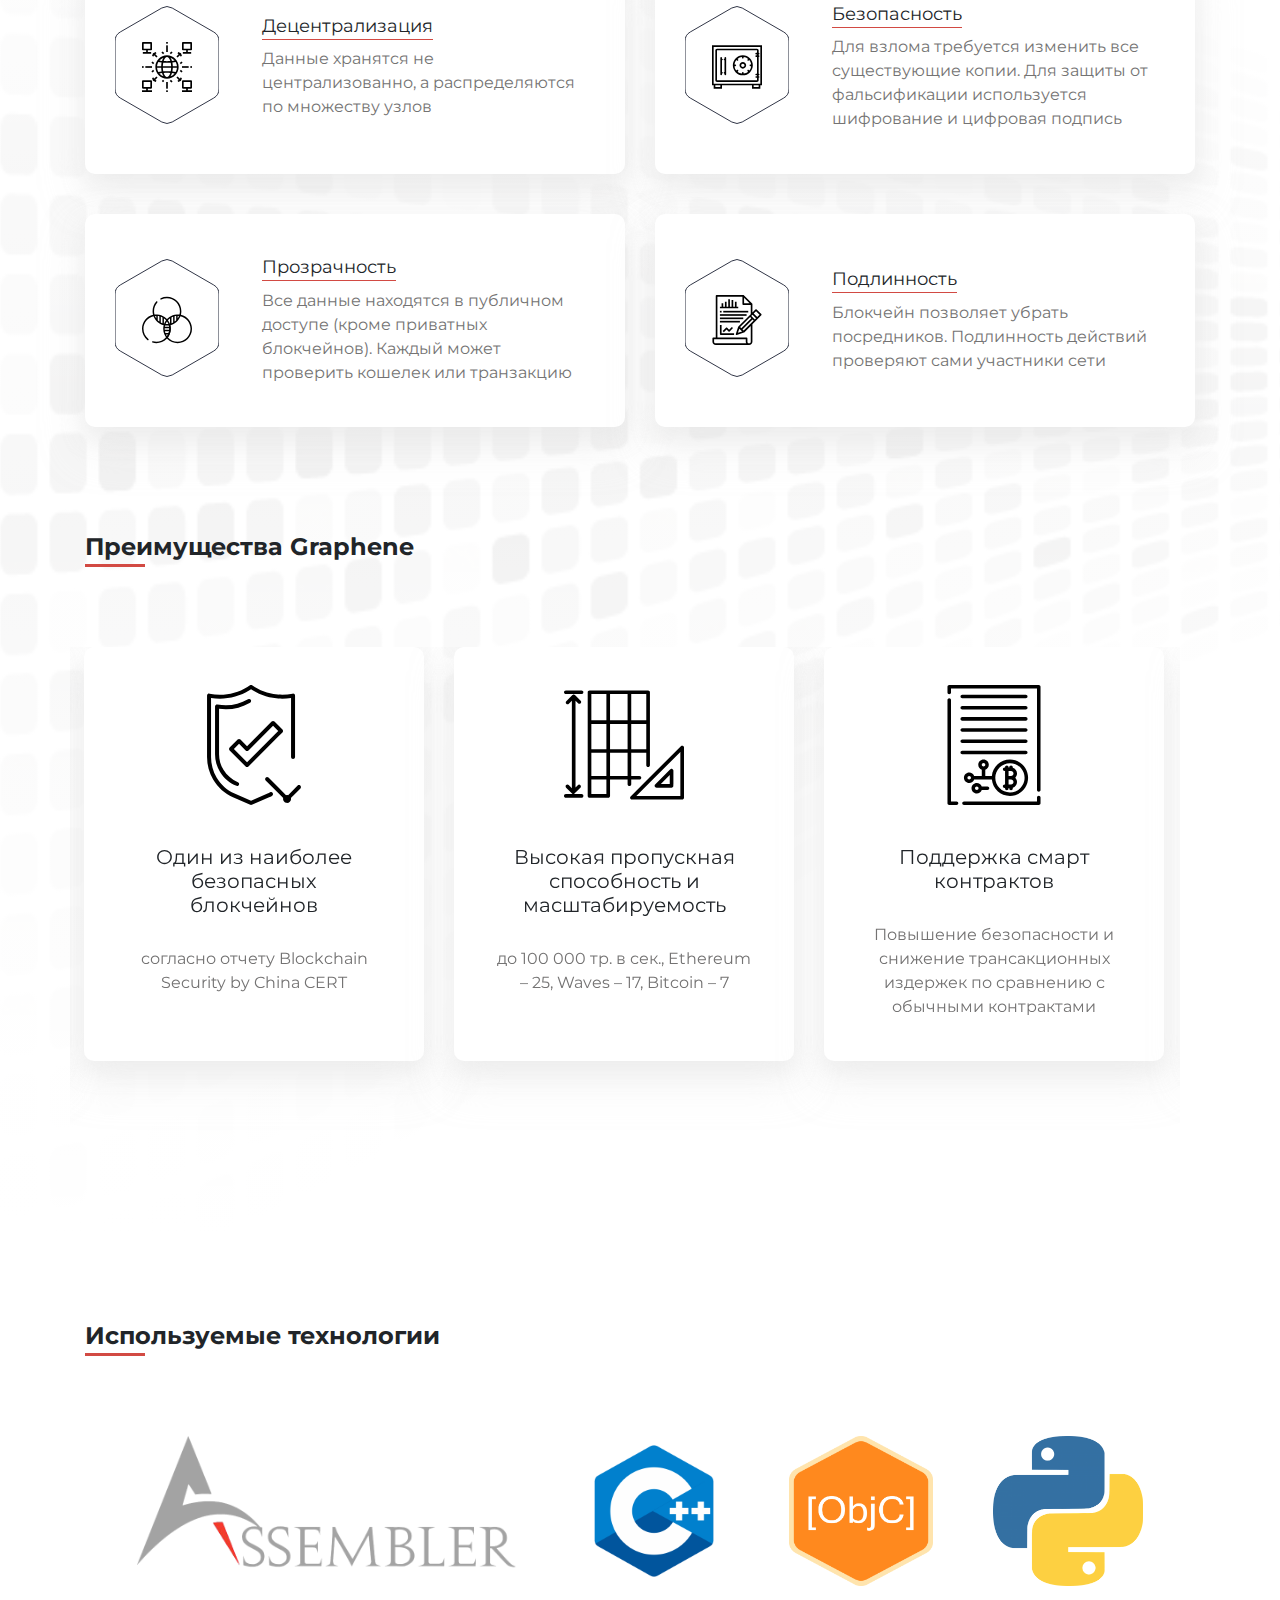
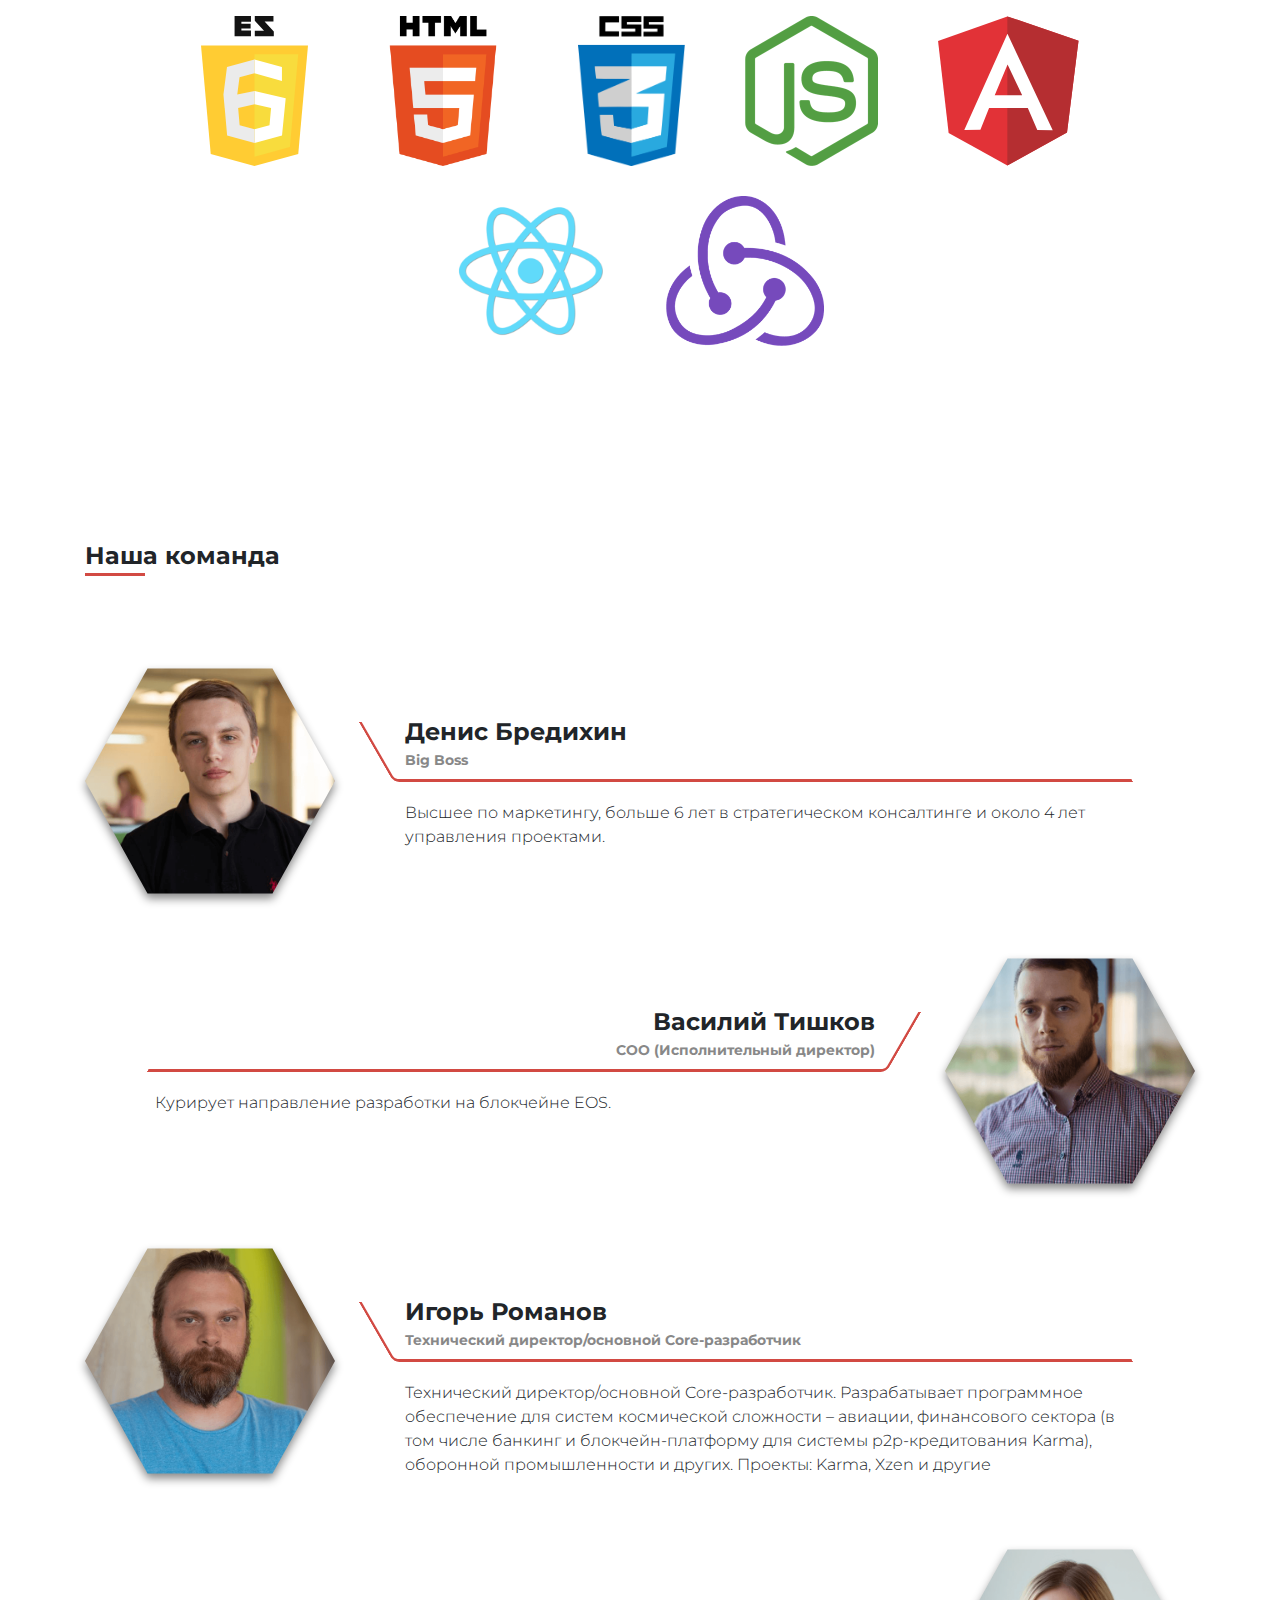
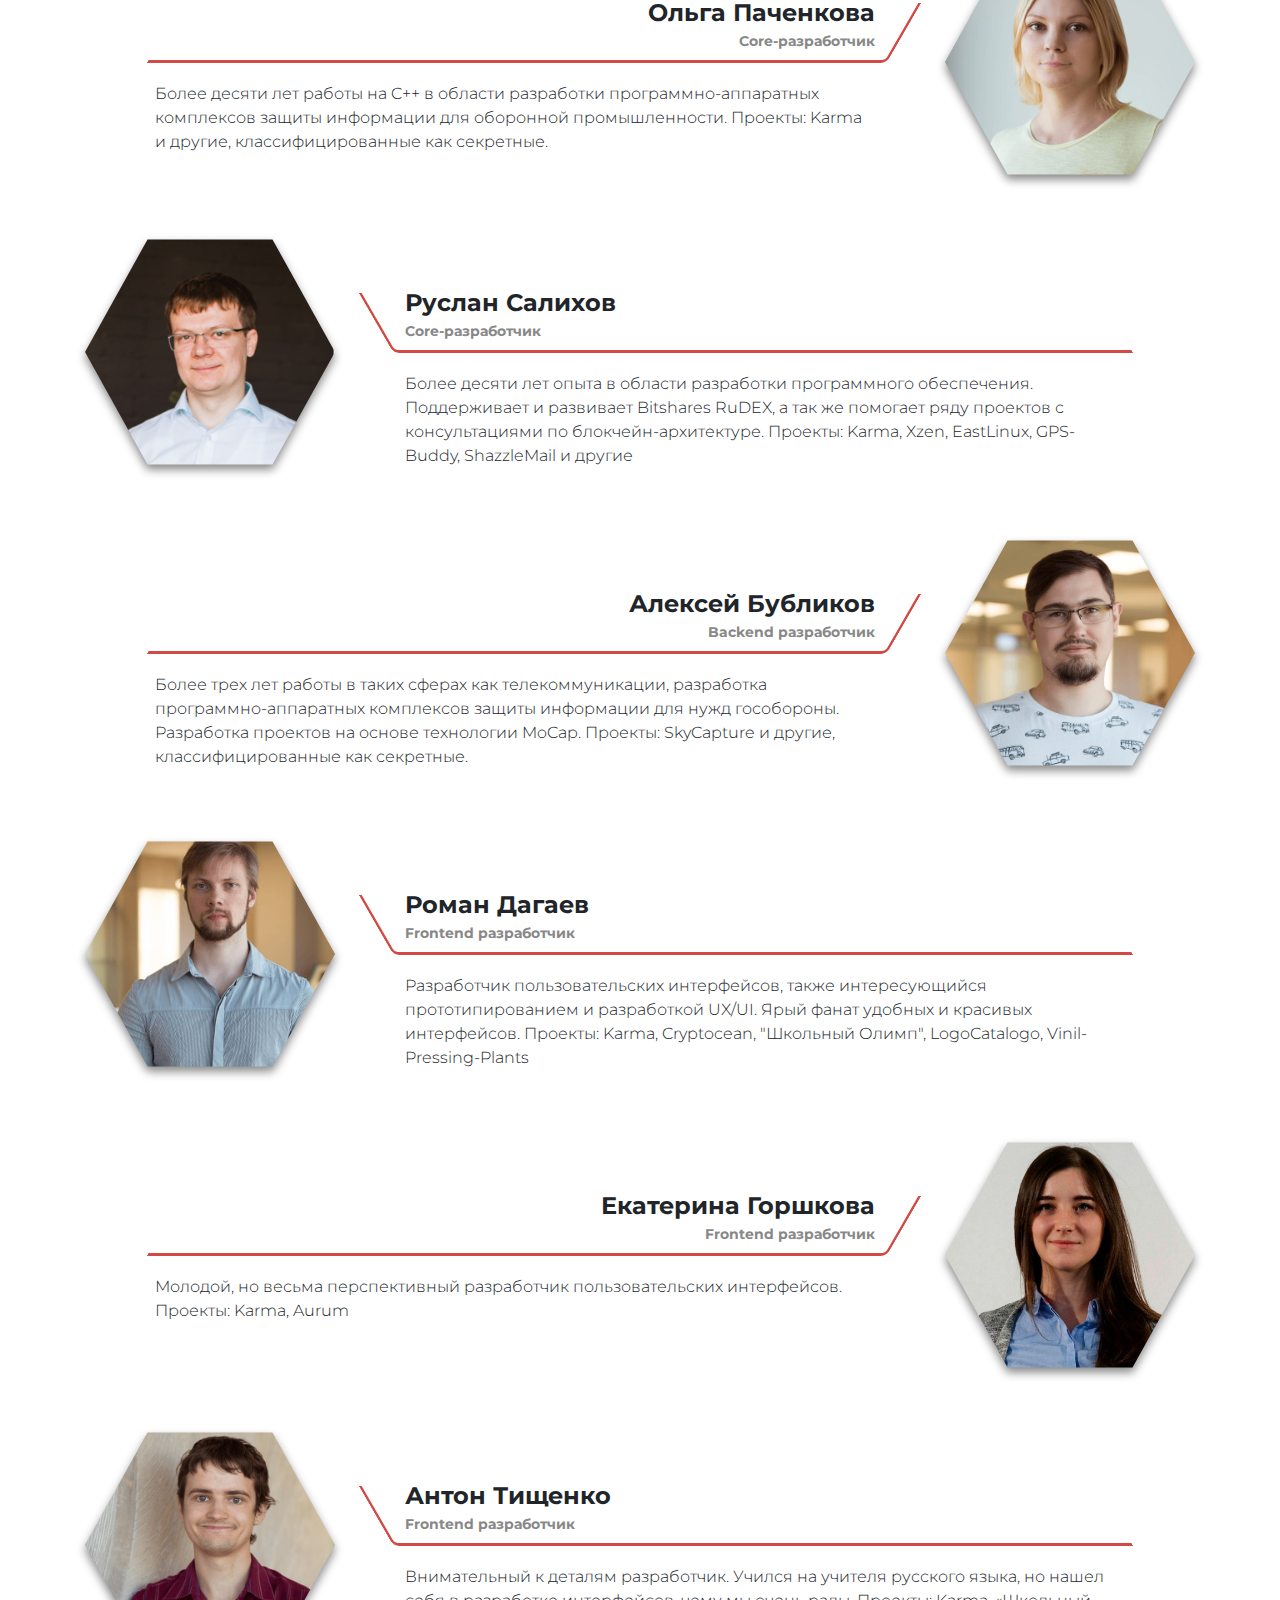
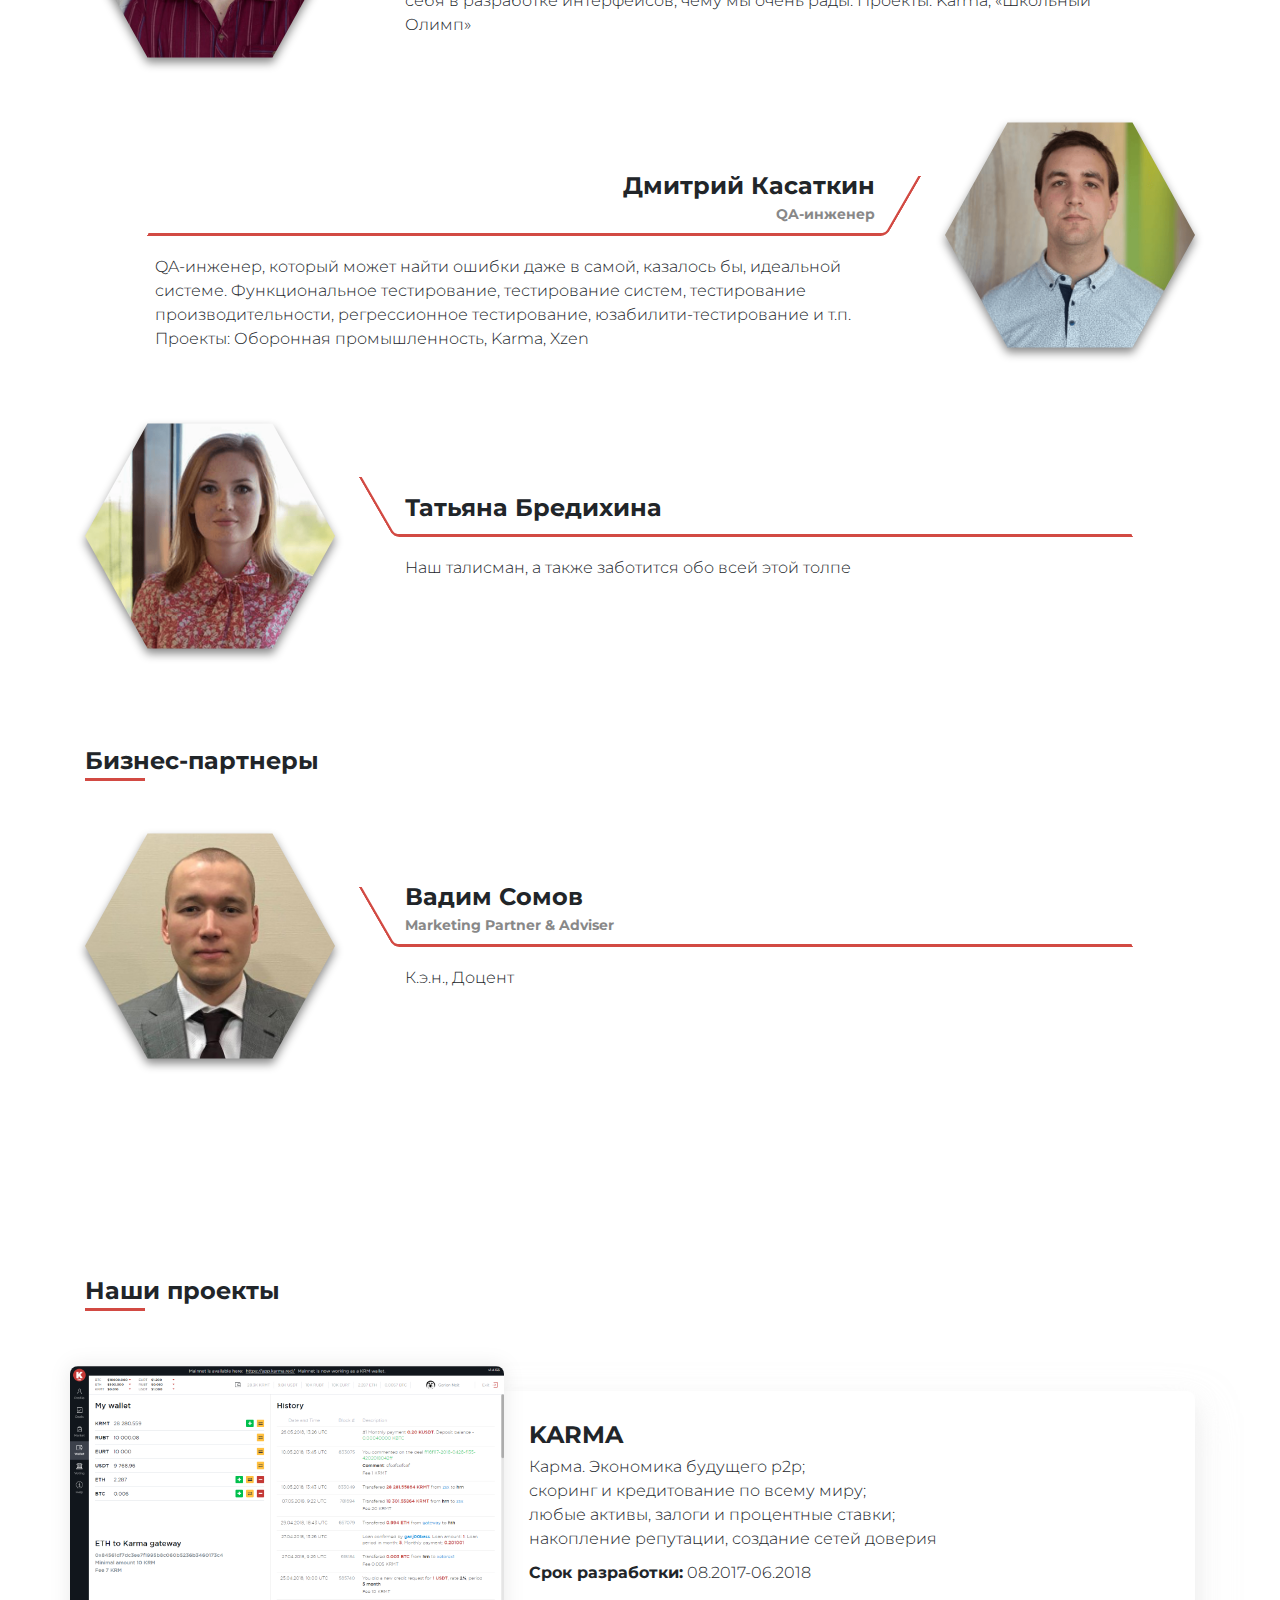
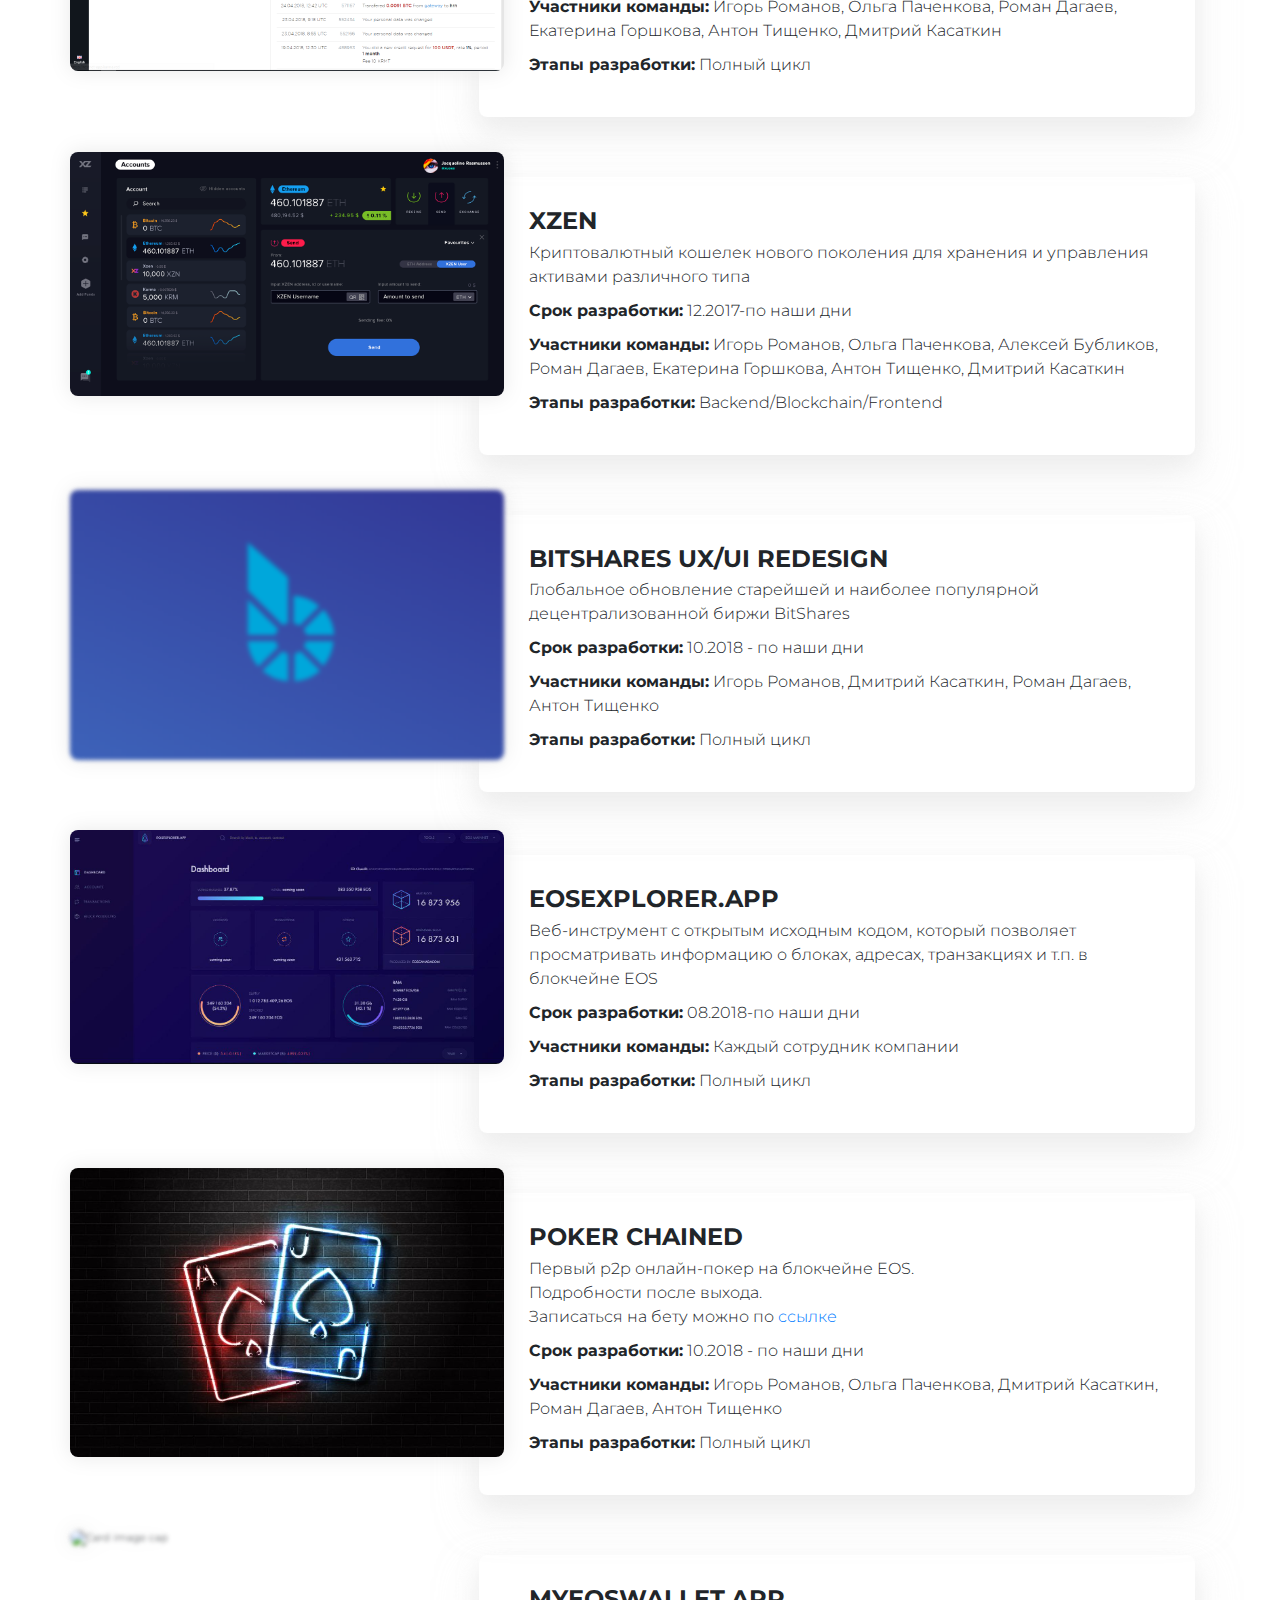
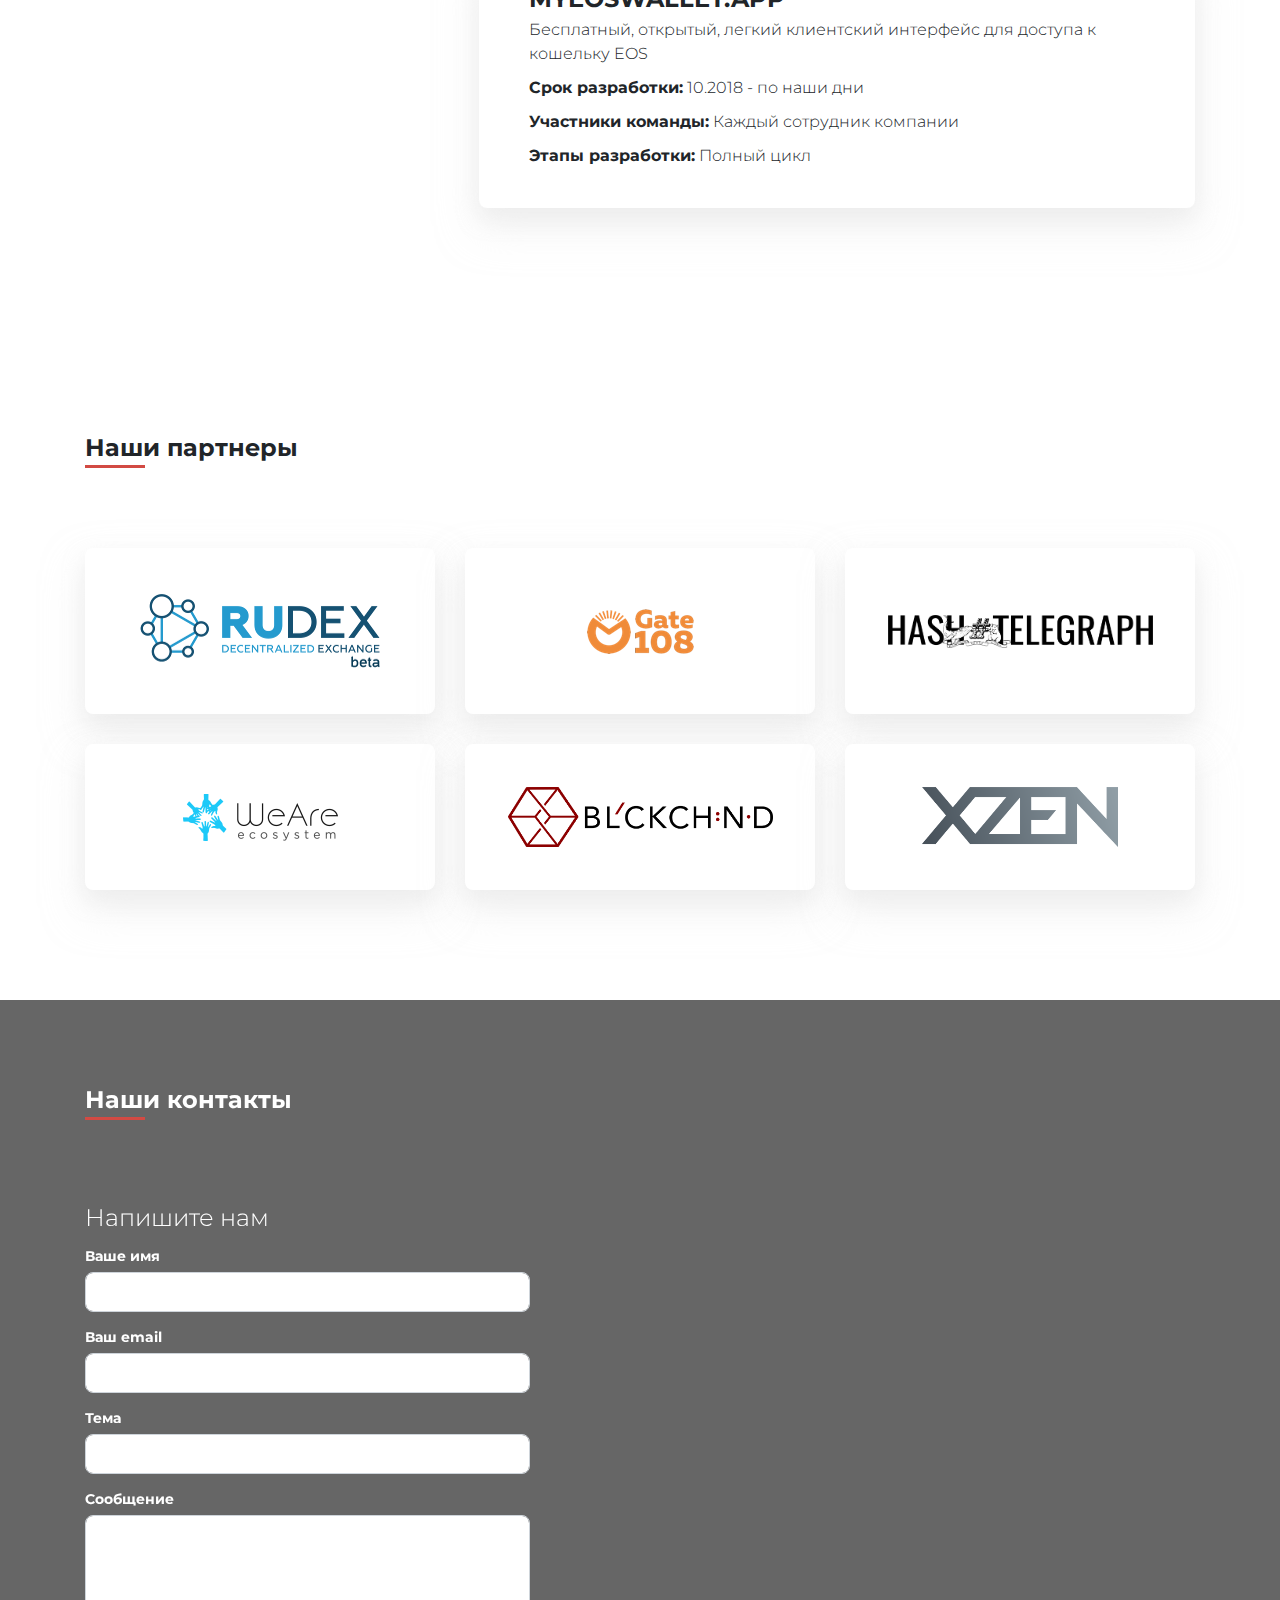
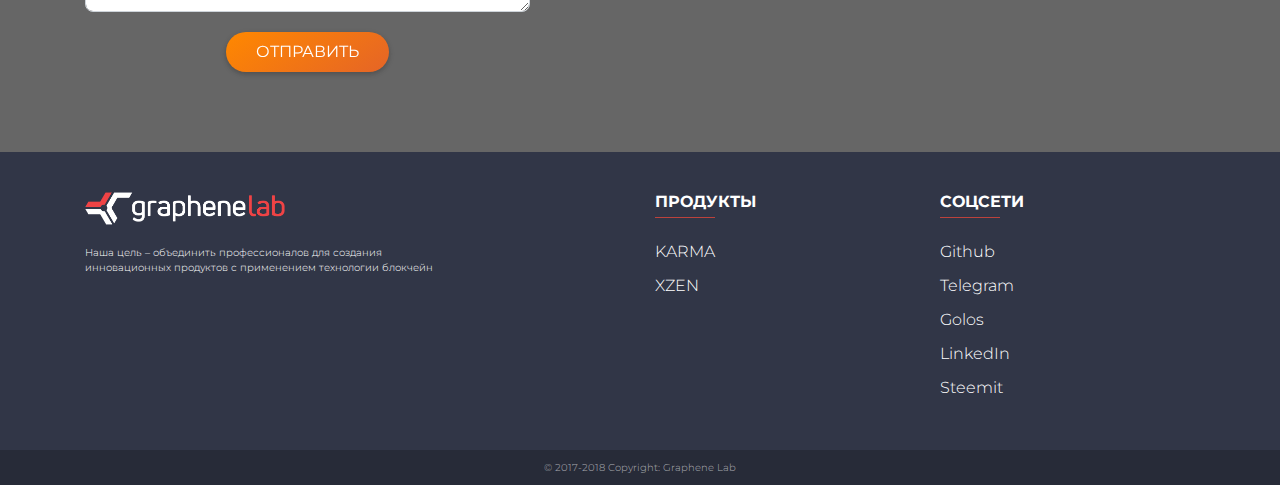
==== commit 35340372: "add business partners, fix official info" ====
--- a/index.html
+++ b/index.html
@@ -421,10 +421,15 @@
             <div class="avatar__wrapper"><img src="img/den.png" alt="" class="avatar"/></div>
             <div class="desc">
                 <p class="name text--lg">Денис Бредихин <span class="position">Big Boss</span></p>
-                <p class="info text--md">Свой первый биткоин он не купил в 2010 году. Первый эфир продал по 8 долларов.
-                    Битшару купил летом 2017 года по 40 центов на всю котлету. В остальном он вполне толковый парень -
-                    высшее по маркетингу, больше 6 лет в стратегическом консалтинге и около 4 лет управления проектами.
-                    Начал изучать Objective-C для разработки приложений на iOS</p>
+                <p class="info text--md">Высшее по маркетингу, больше 6 лет в стратегическом консалтинге и около 4 лет управления проектами.</p>
+            </div>
+        </div>
+
+        <div class="gl__team-item">
+            <div class="avatar__wrapper"><img src="img/Borz.png" alt="" class="avatar"/></div>
+            <div class="desc">
+                <p class="name text--lg">Василий Тишков <span class="position"> COO (Исполнительный директор)</span></p>
+                <p class="info text--md">Курирует направление разработки на блокчейне EOS.</p>
             </div>
         </div>
 
@@ -447,7 +452,7 @@
                 <p class="name text--lg">Ольга Паченкова<span class="position">Core-разработчик</span></p>
                 <p class="info text--md">Более десяти лет работы на C++ в области разработки программно-аппаратных
                     комплексов защиты информации для оборонной промышленности. Проекты: Karma и другие,
-                    классифицированные как секретные. :)</p>
+                    классифицированные как секретные. </p>
             </div>
         </div>
 
@@ -515,28 +520,20 @@
         </div>
 
         <div class="gl__team-item">
-            <div class="avatar__wrapper"><img src="img/Borz.png" alt="" class="avatar"/></div>
-            <div class="desc">
-                <p class="name text--lg">Борз Вахаев <span class="position">QA-инженер</span></p>
-                <p class="info text--md">Заставит вас извиняться за каждый баг.</p>
-            </div>
-        </div>
-
-        <div class="gl__team-item">
-            <div class="avatar__wrapper"><img src="img/JD.png" alt="" class="avatar"/></div>
-            <div class="desc">
-                <p class="name text--lg">Just Dude <span class="position">EOS Ambassador</span></p>
-                <p class="info text--md">И еще один замечательный человек, который помогает нам пробираться через дебри
-                    рутинных задач.
-                </p>
-            </div>
-        </div>
-
-        <div class="gl__team-item">
             <div class="avatar__wrapper"><img src="img/Tanya.png" alt="" class="avatar"/></div>
             <div class="desc">
                 <p class="name text--lg">Татьяна Бредихина</p>
                 <p class="info text--md">Наш талисман, а также заботится обо всей этой толпе</p>
+            </div>
+        </div>
+
+        <h2 class="gl__heading subheading">Бизнес-партнеры</h2>
+
+        <div class="gl__team-item">
+            <div class="avatar__wrapper"><img src="img/vv.jpg" alt="" class="avatar"/></div>
+            <div class="desc">
+                <p class="name text--lg">Вадим Сомов<span class="position">Marketing Partner & Adviser</span></p>
+                <p class="info text--md">К.э.н., Доцент</p>
             </div>
         </div>
 
@@ -626,7 +623,7 @@
                 <div class="text--md">
                     <p>Веб-инструмент с открытым исходным кодом, который позволяет просматривать информацию о блоках, адресах, транзакциях и т.п. в блокчейне EOS</p>
                     <p><b>Срок разработки:</b> 08.2018-по наши дни</p>
-                    <p><b>Участники команды:</b> Каждый сотрудник компании :)</p>
+                    <p><b>Участники команды:</b> Каждый сотрудник компании </p>
                     <p><b>Этапы разработки:</b> Полный цикл</p>
                 </div>
             </div>
@@ -673,7 +670,7 @@
                 <div class="text--md">
                     <p>Бесплатный, открытый, легкий клиентский интерфейс для доступа к кошельку EOS</p>
                     <p><b>Срок разработки:</b> 10.2018 - по наши дни</p>
-                    <p><b>Участники команды:</b> Каждый сотрудник компании :)</p>
+                    <p><b>Участники команды:</b> Каждый сотрудник компании </p>
                     <p><b>Этапы разработки:</b> Полный цикл</p>
                 </div>
             </div>
--- a/styles/styles.css
+++ b/styles/styles.css
@@ -256,6 +256,8 @@
   line-height: 1.5;
   padding: 0.2rem 0;
   margin-bottom: 8rem; }
+  .gl__heading.subheading {
+    margin: 4rem 0; }
   .gl__heading:after {
     content: '';
     position: absolute;
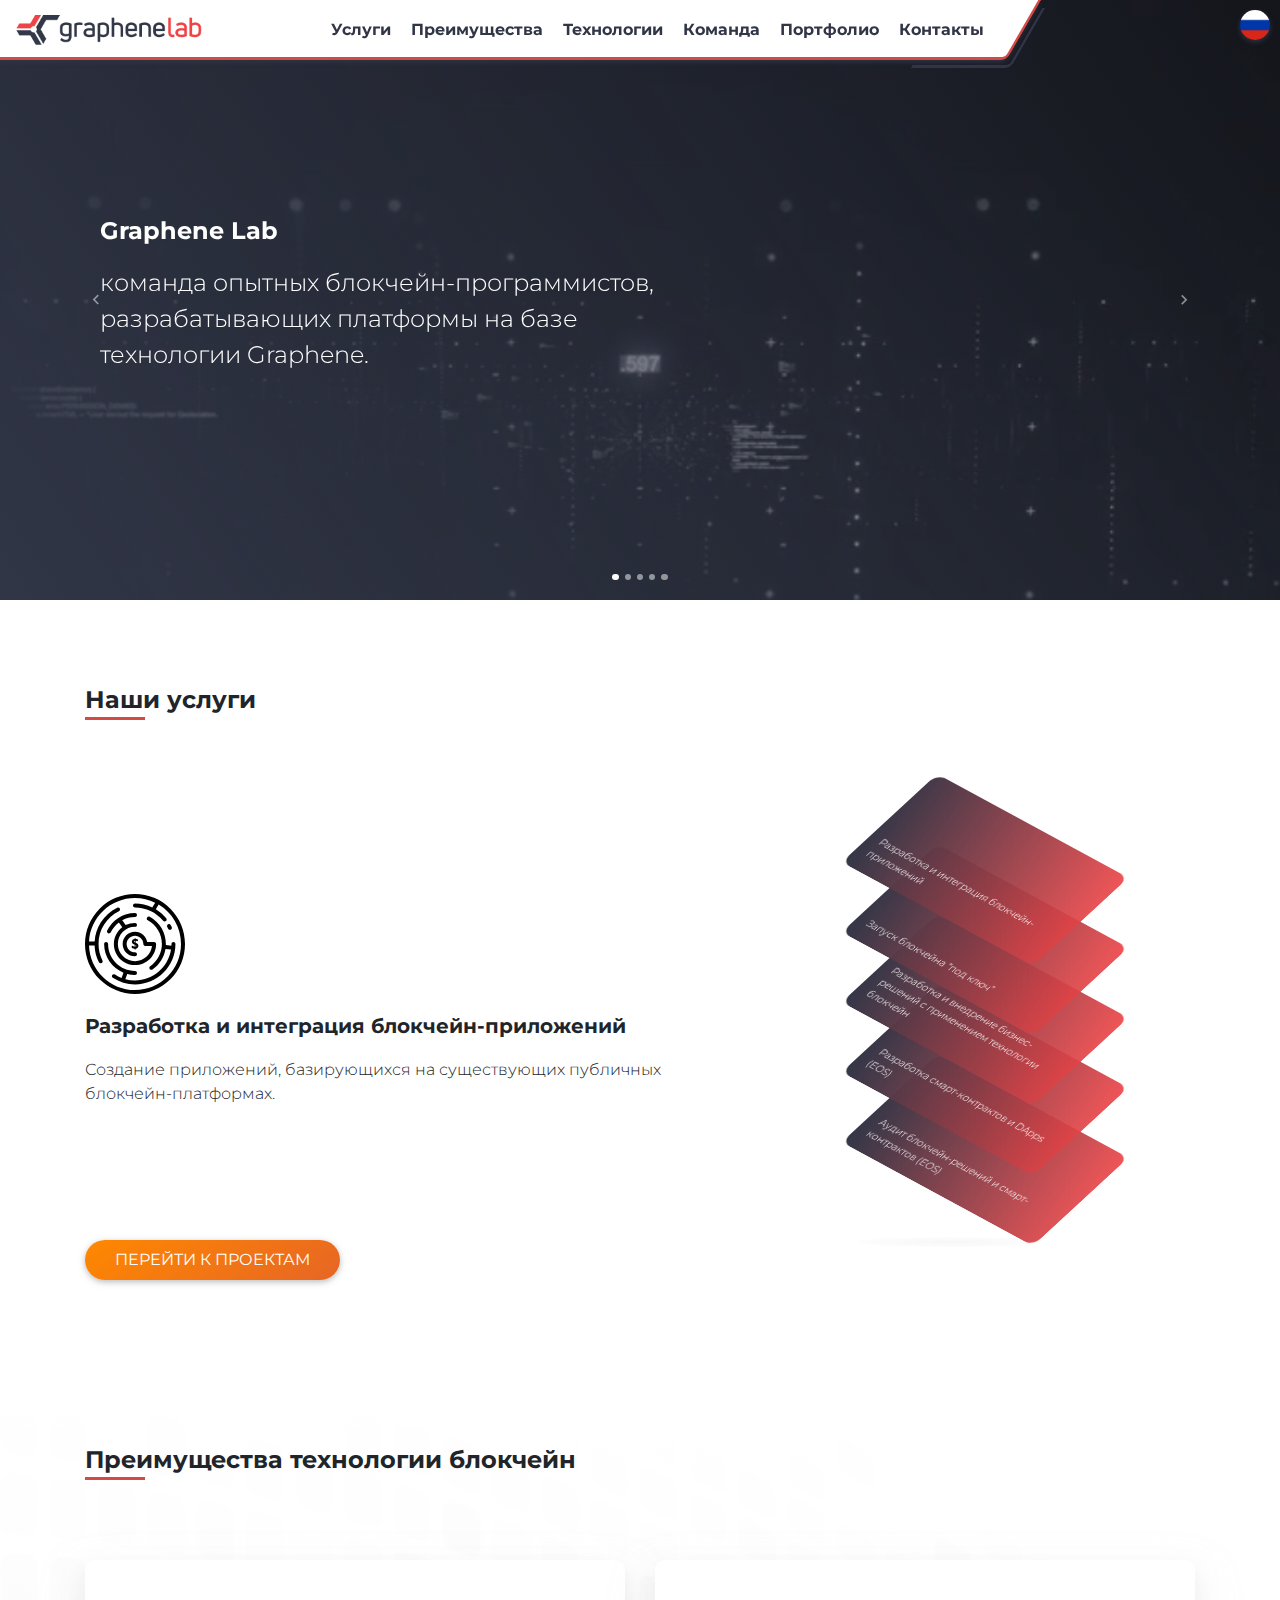
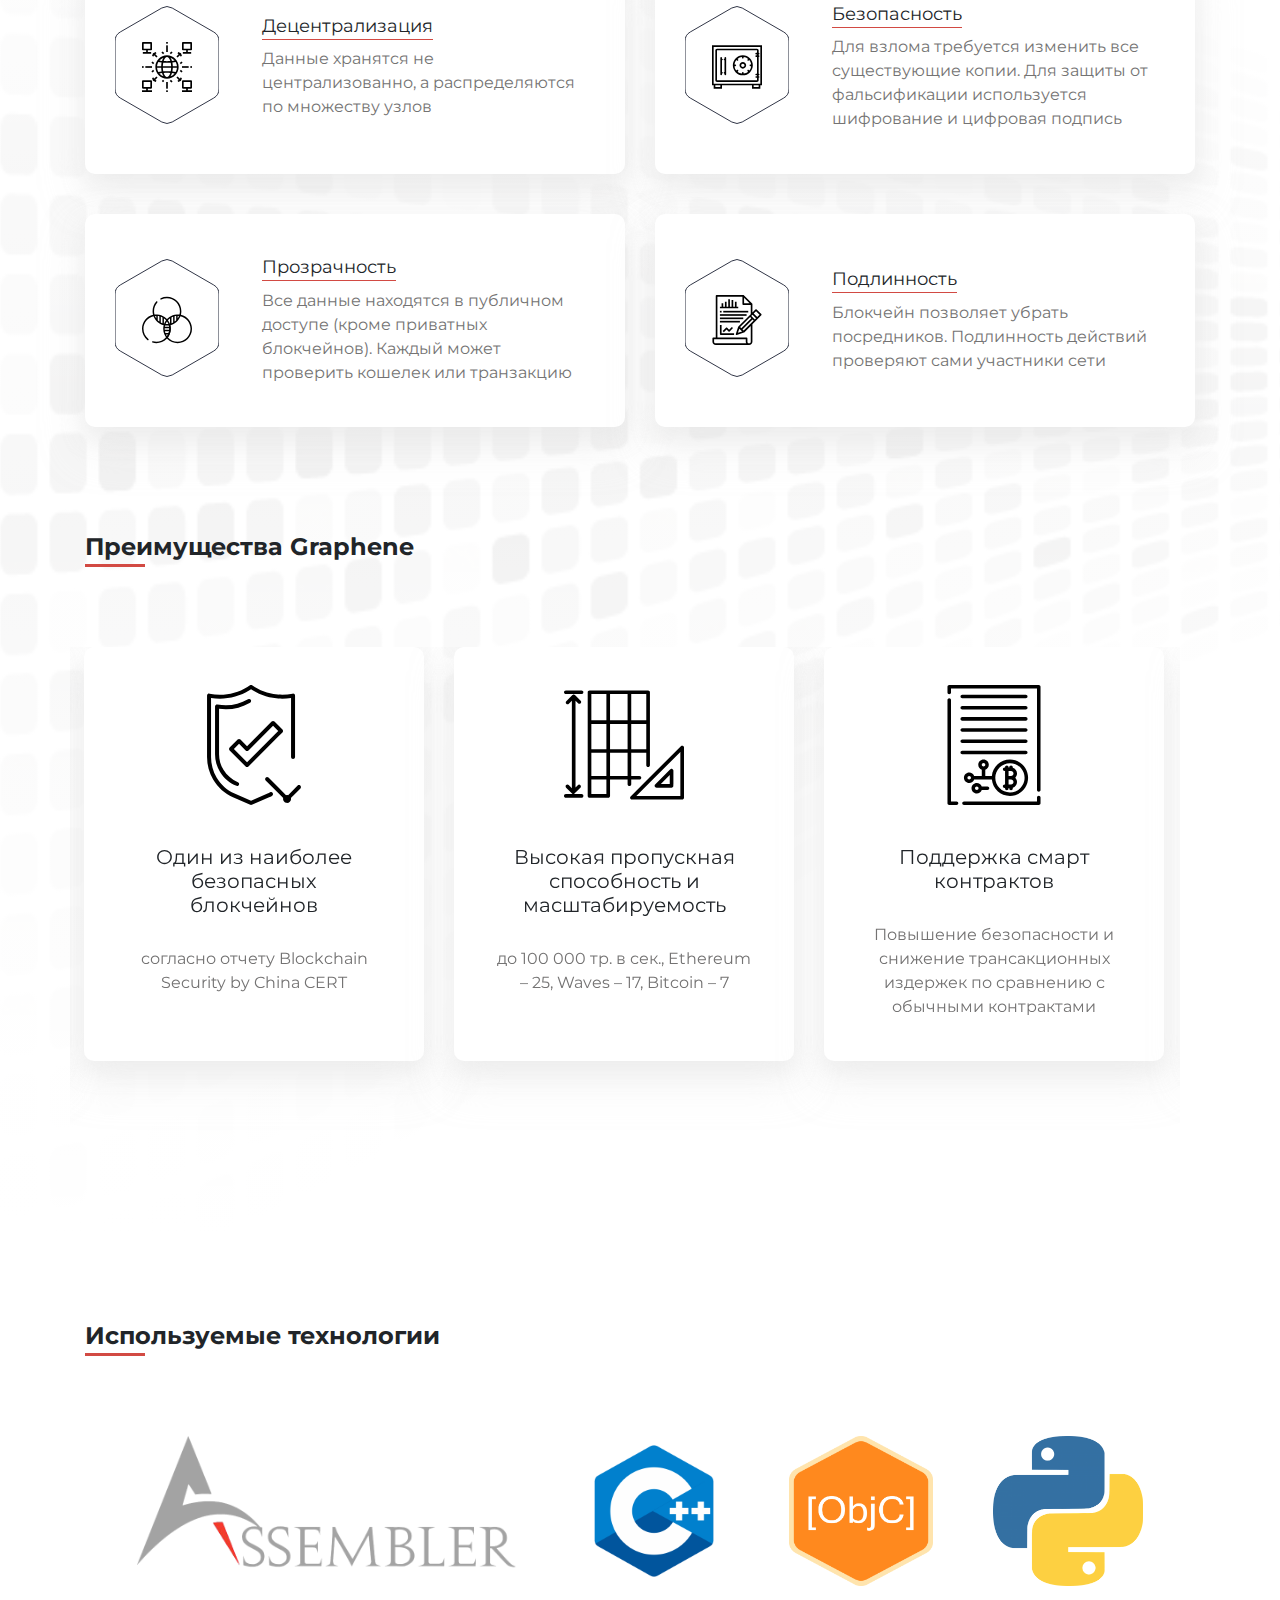
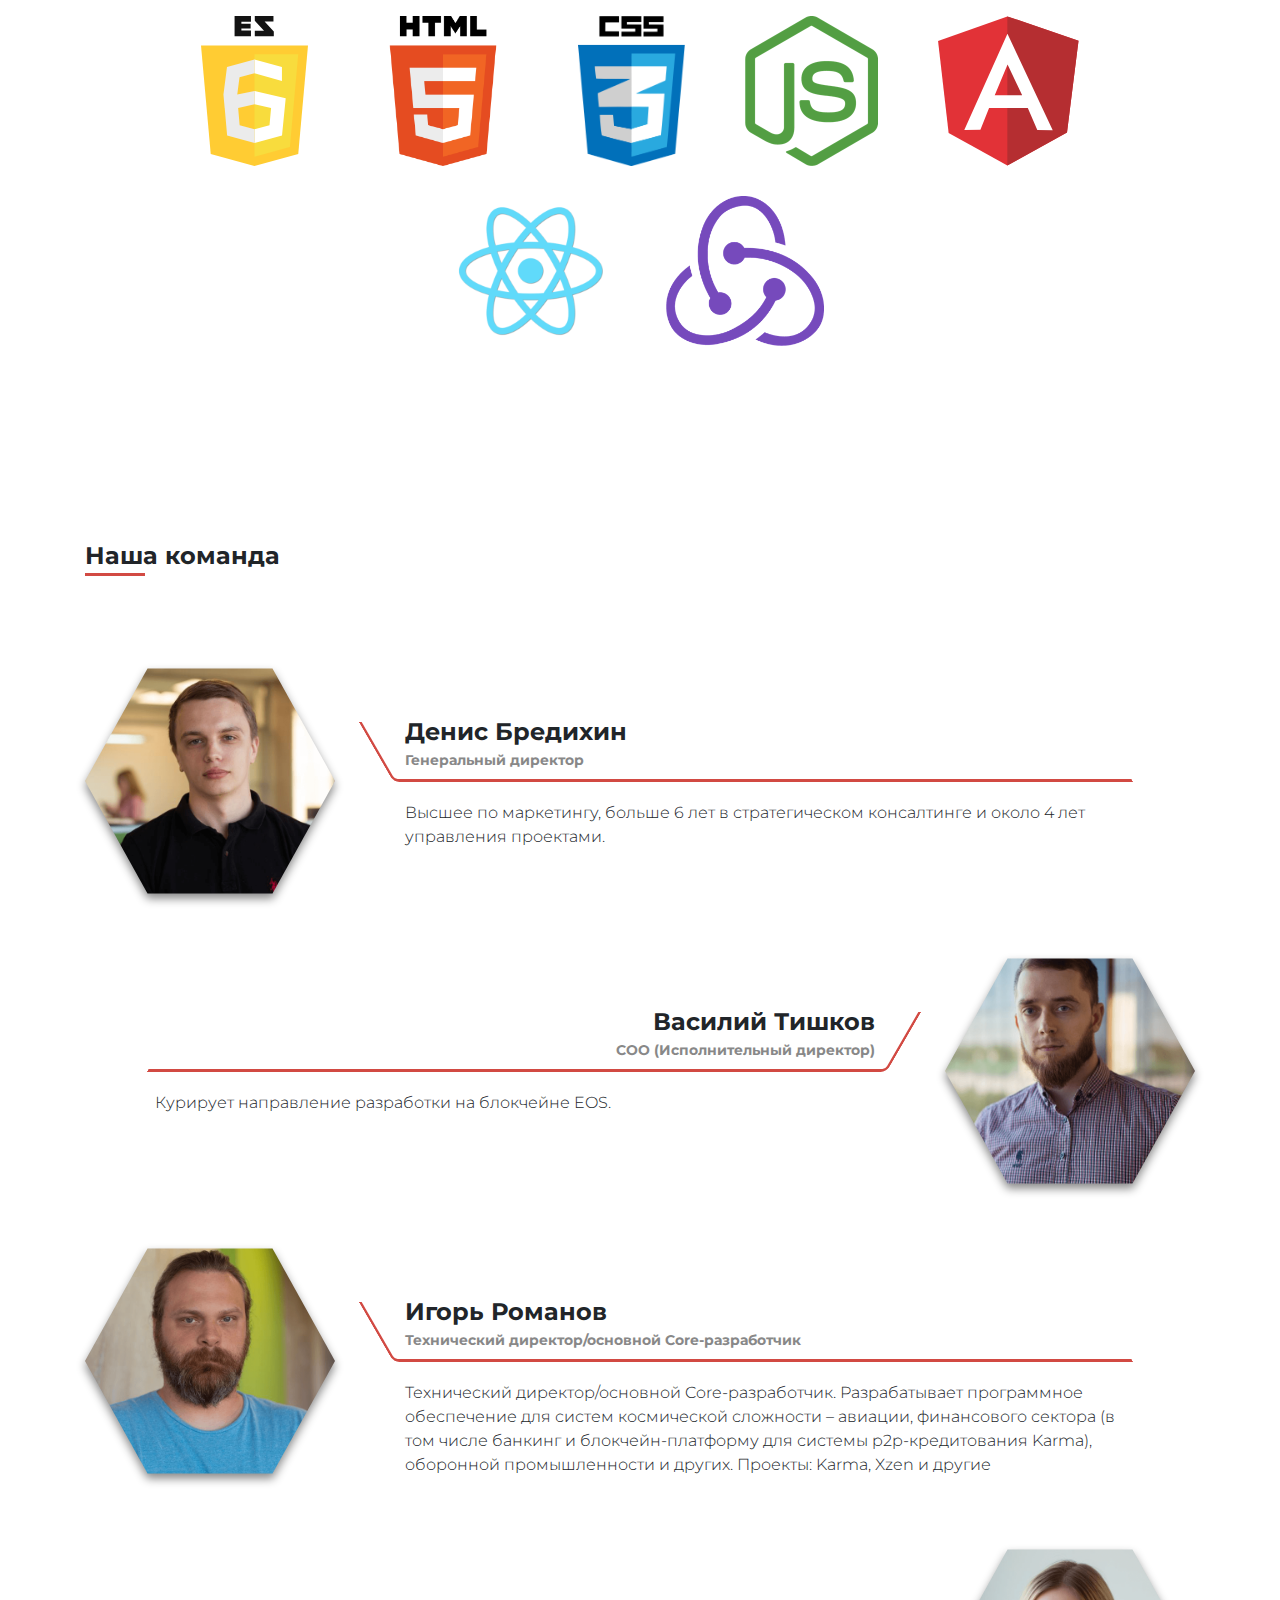
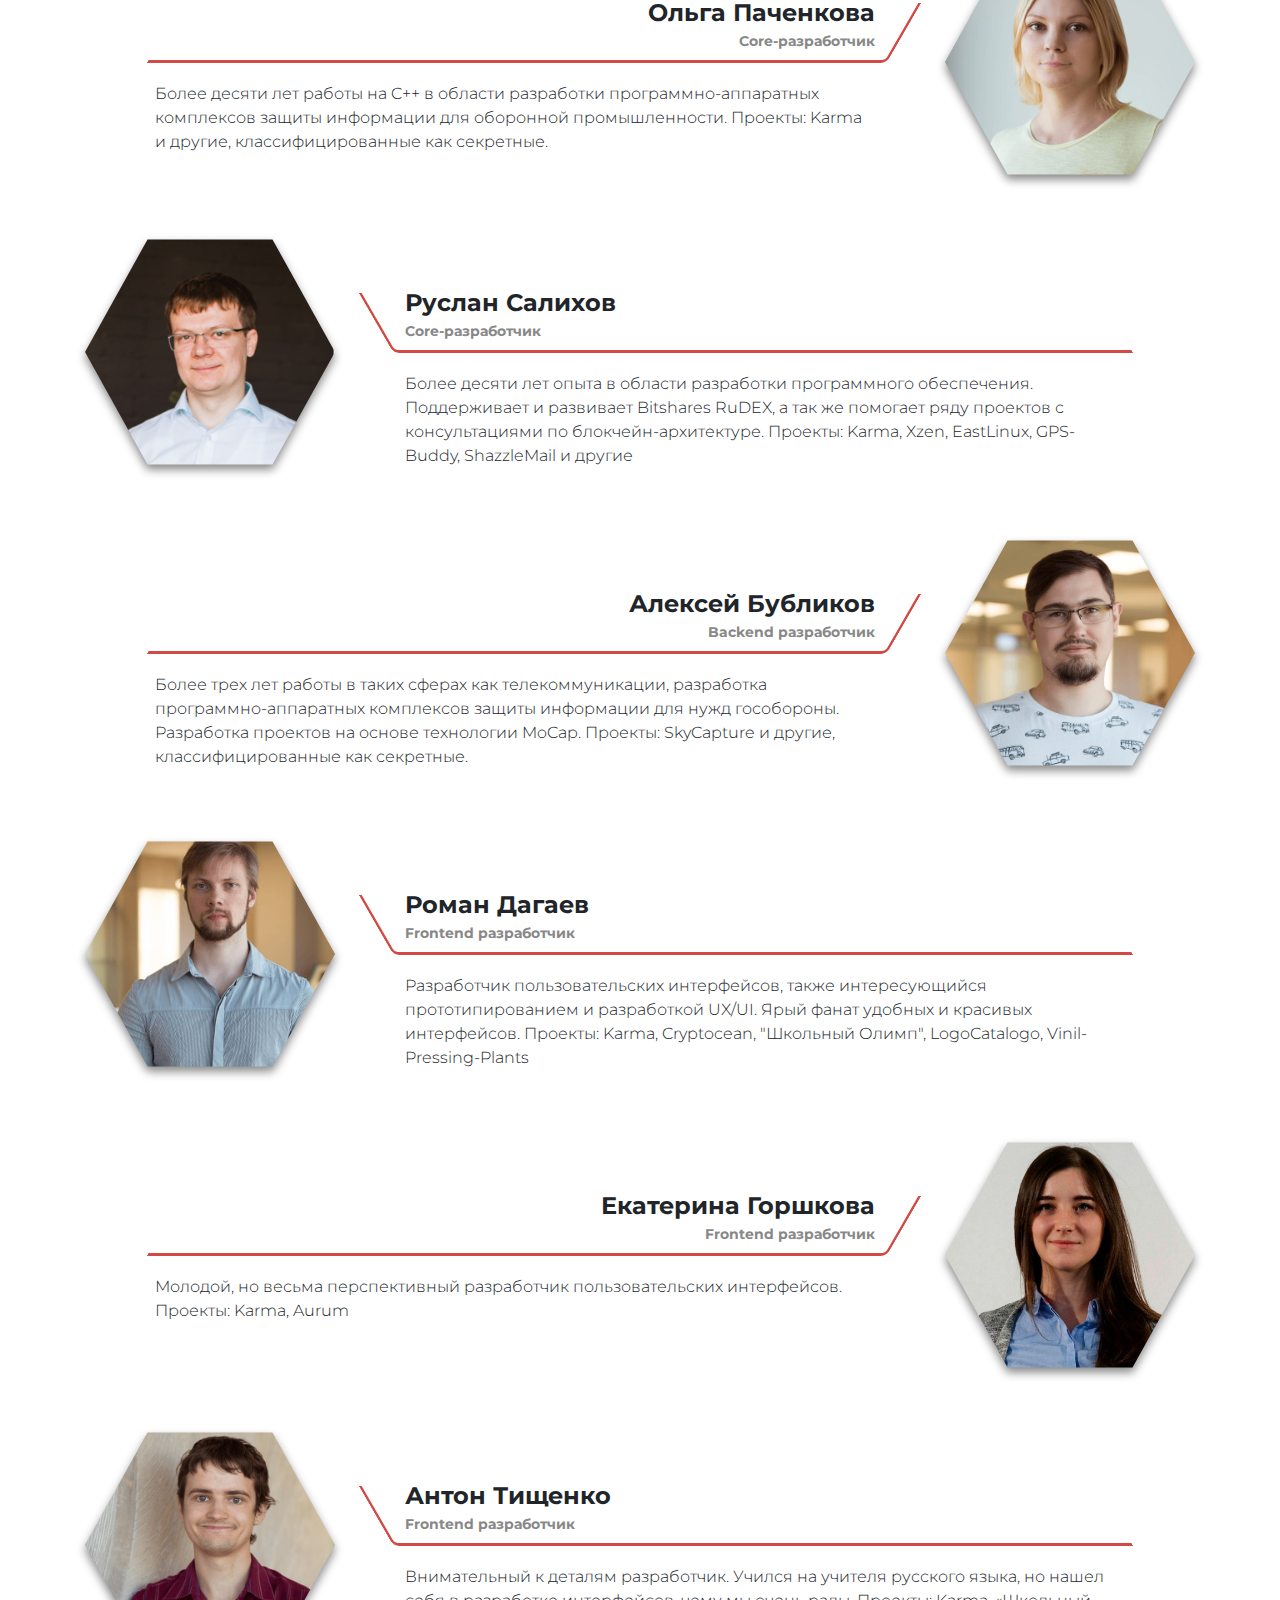
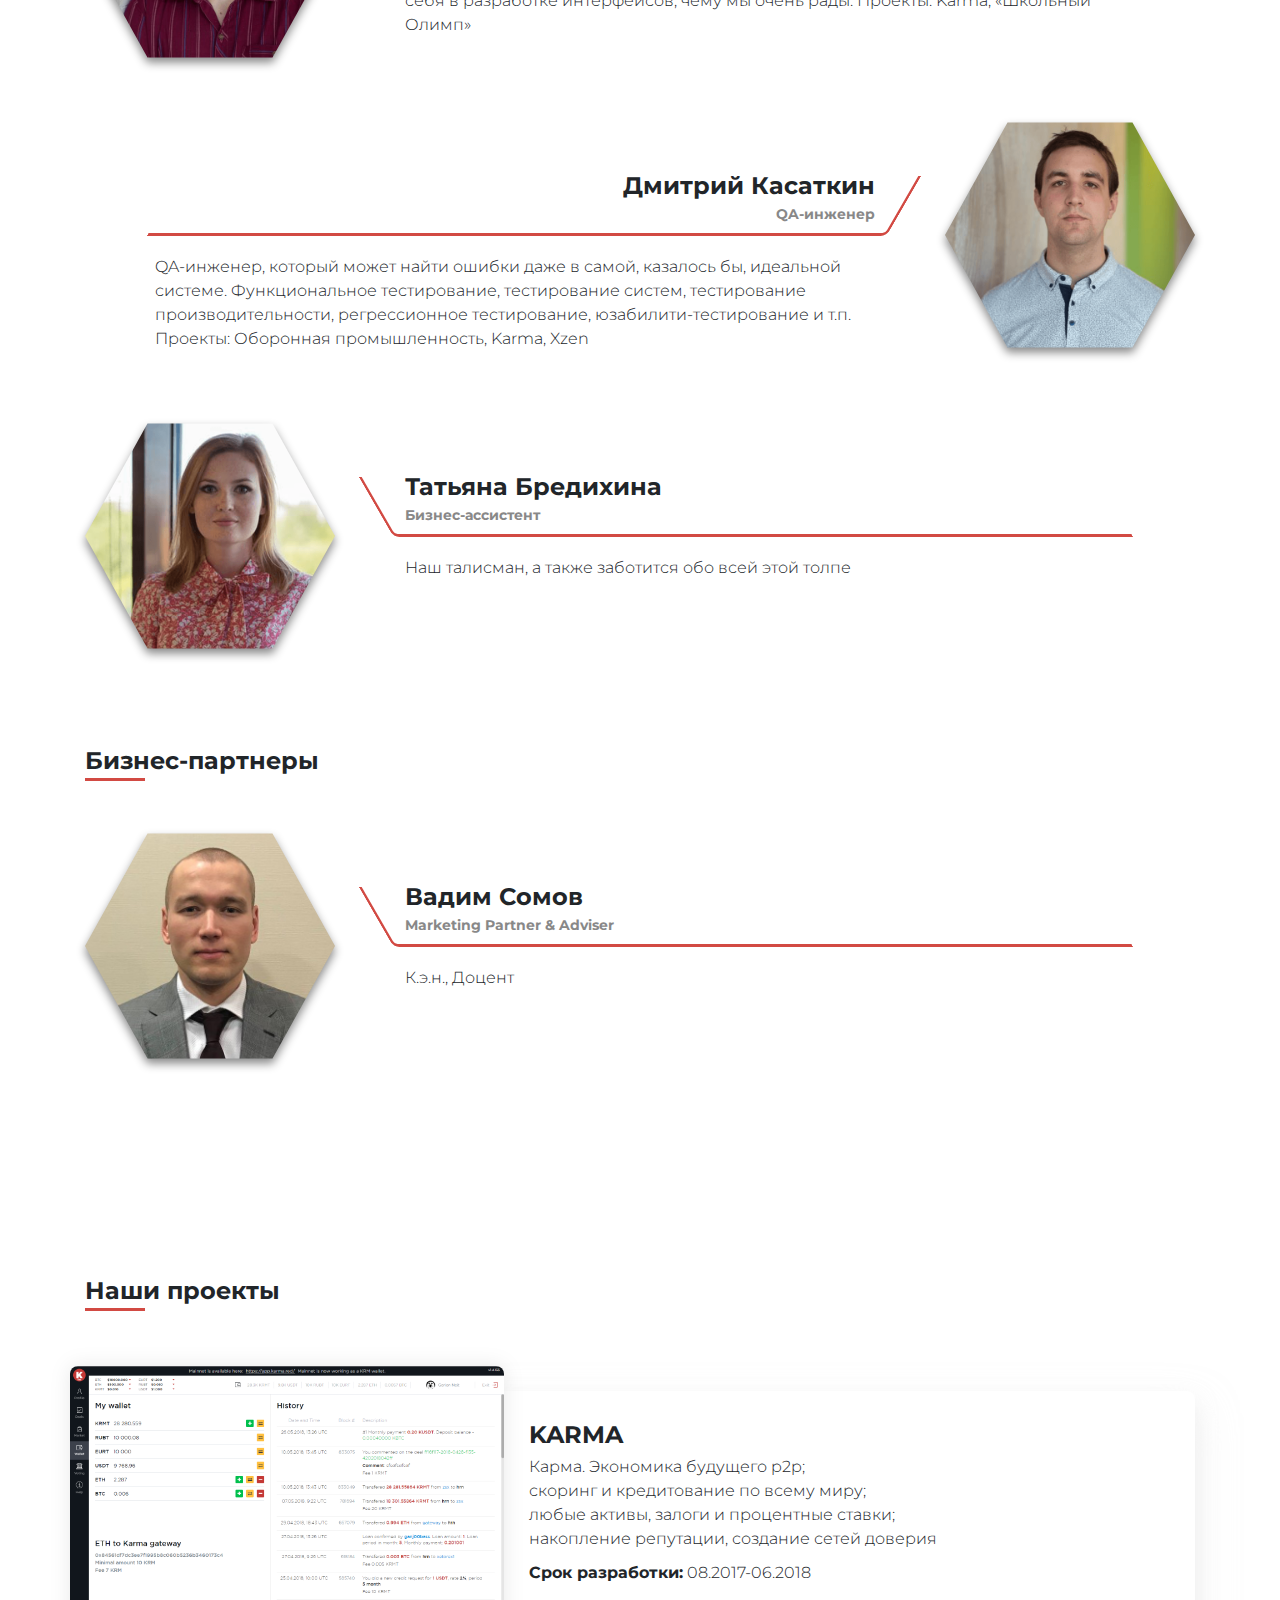
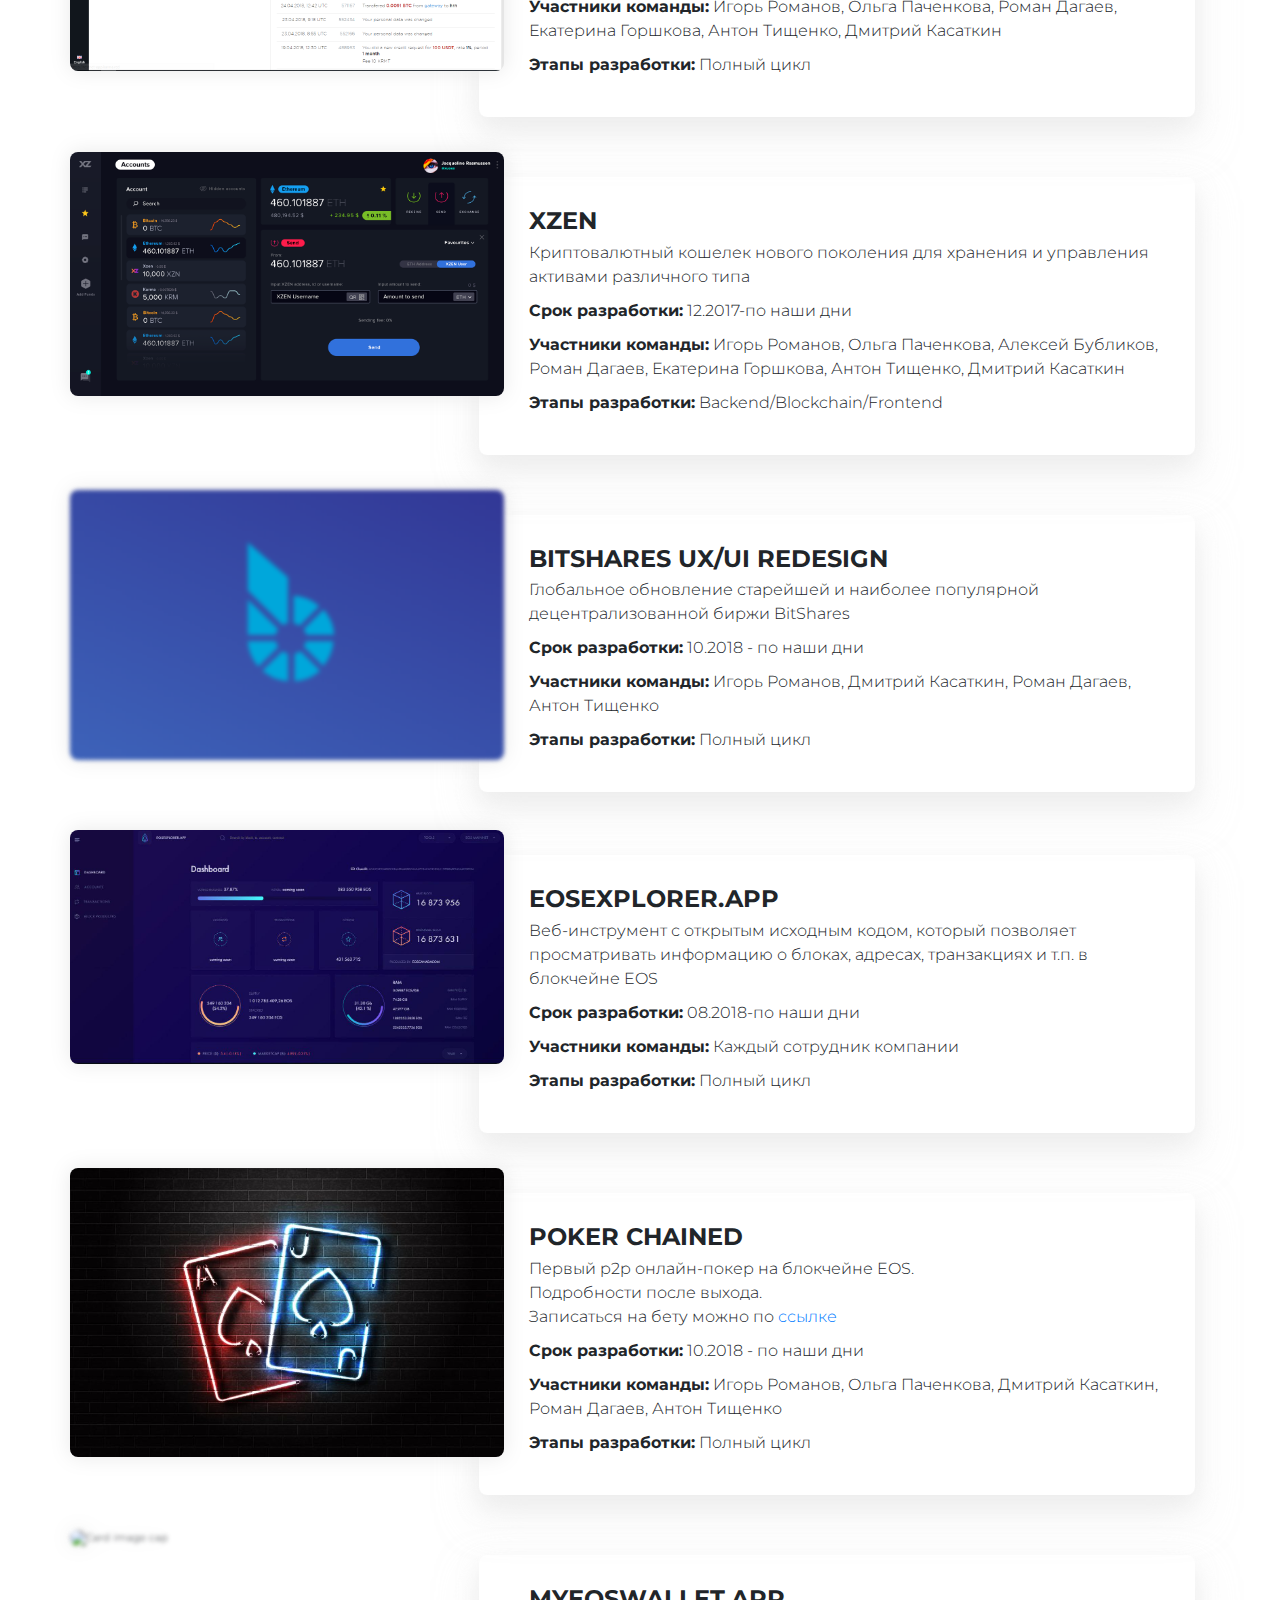
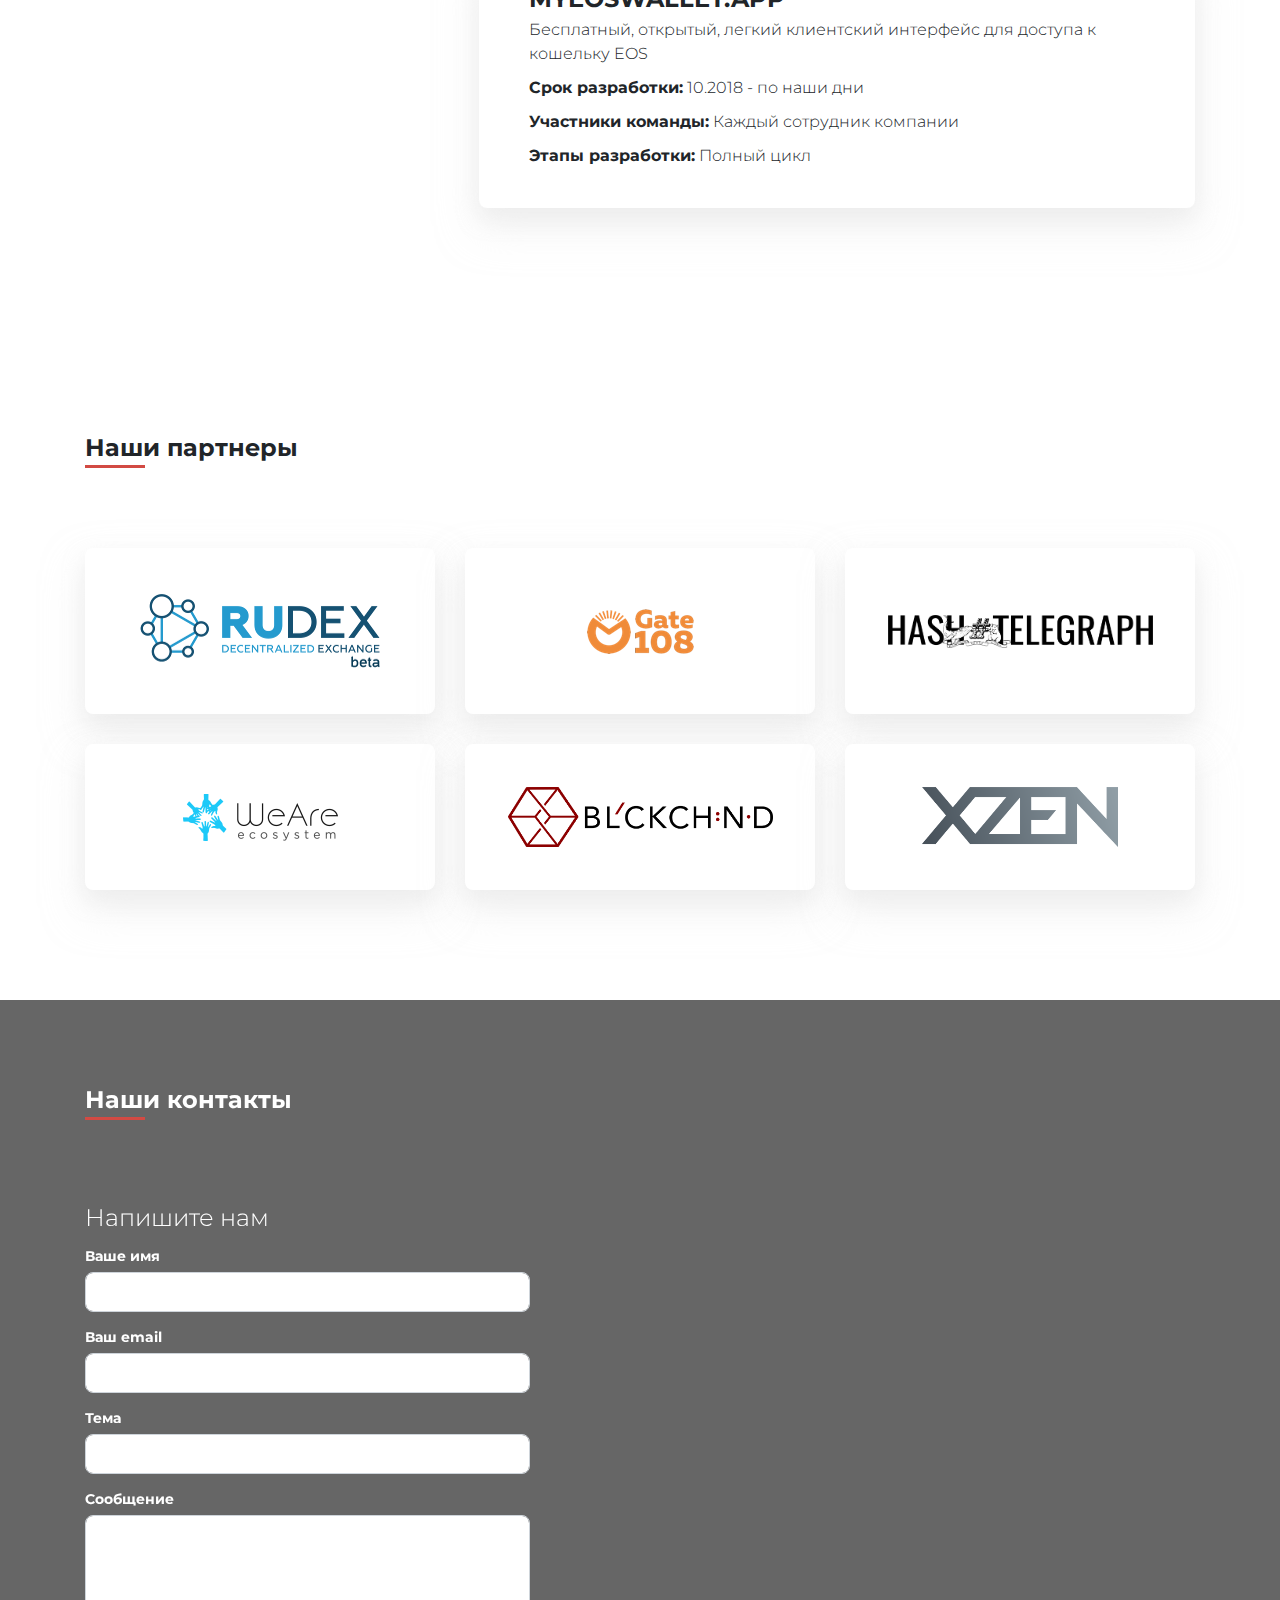
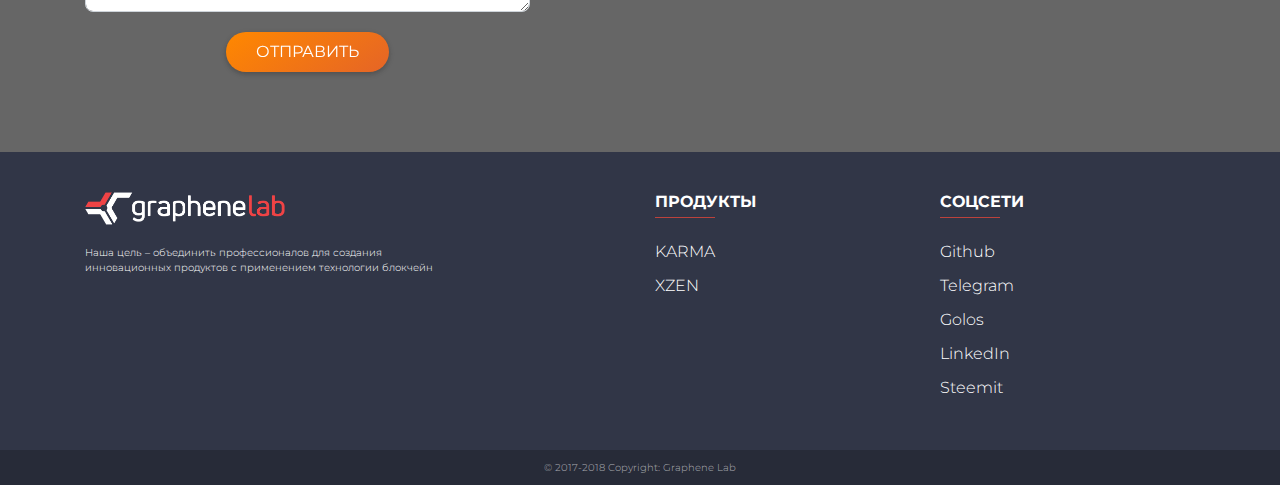
==== commit d07f180e: "fix desc for business asisstant and CEO" ====
--- a/index.html
+++ b/index.html
@@ -420,7 +420,7 @@
         <div class="gl__team-item">
             <div class="avatar__wrapper"><img src="img/den.png" alt="" class="avatar"/></div>
             <div class="desc">
-                <p class="name text--lg">Денис Бредихин <span class="position">Big Boss</span></p>
+                <p class="name text--lg">Денис Бредихин <span class="position">Генеральный директор</span></p>
                 <p class="info text--md">Высшее по маркетингу, больше 6 лет в стратегическом консалтинге и около 4 лет управления проектами.</p>
             </div>
         </div>
@@ -522,7 +522,7 @@
         <div class="gl__team-item">
             <div class="avatar__wrapper"><img src="img/Tanya.png" alt="" class="avatar"/></div>
             <div class="desc">
-                <p class="name text--lg">Татьяна Бредихина</p>
+                <p class="name text--lg">Татьяна Бредихина <span class="position">Бизнес-ассистент</span></p>
                 <p class="info text--md">Наш талисман, а также заботится обо всей этой толпе</p>
             </div>
         </div>
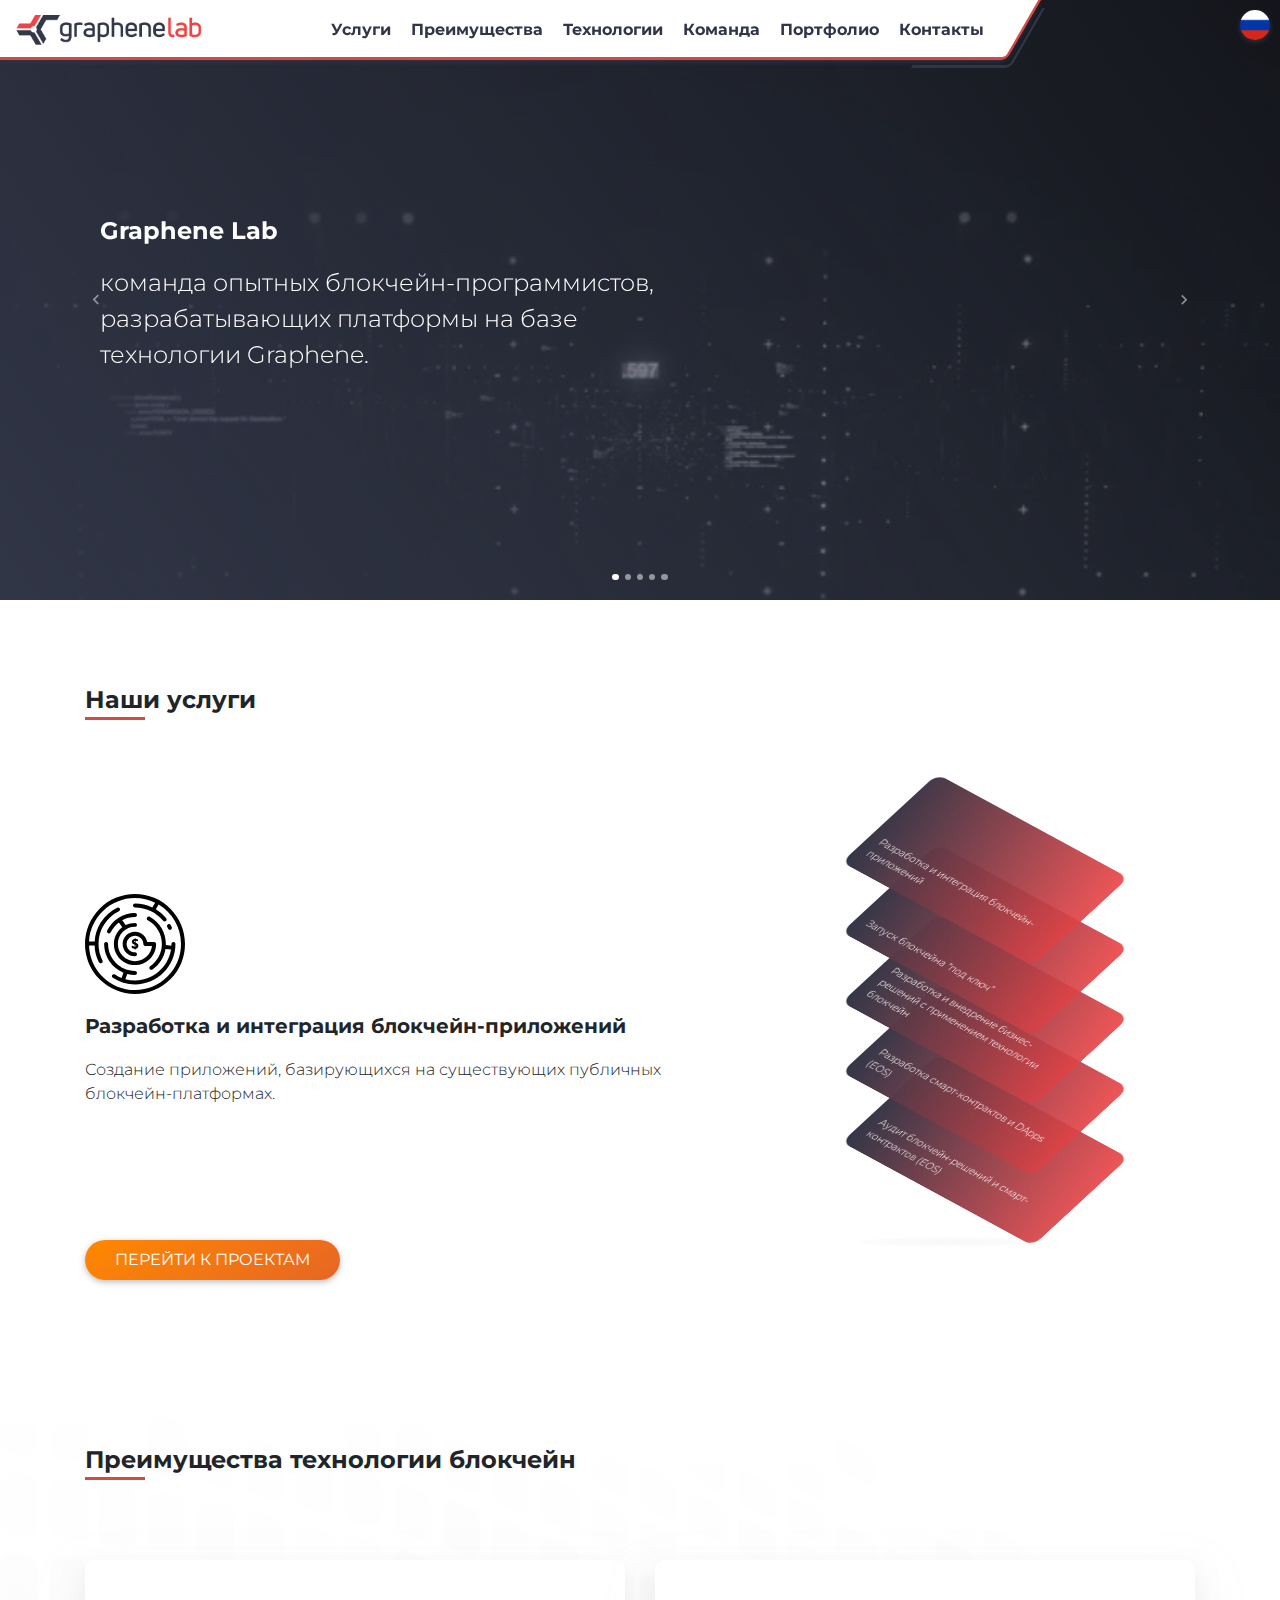
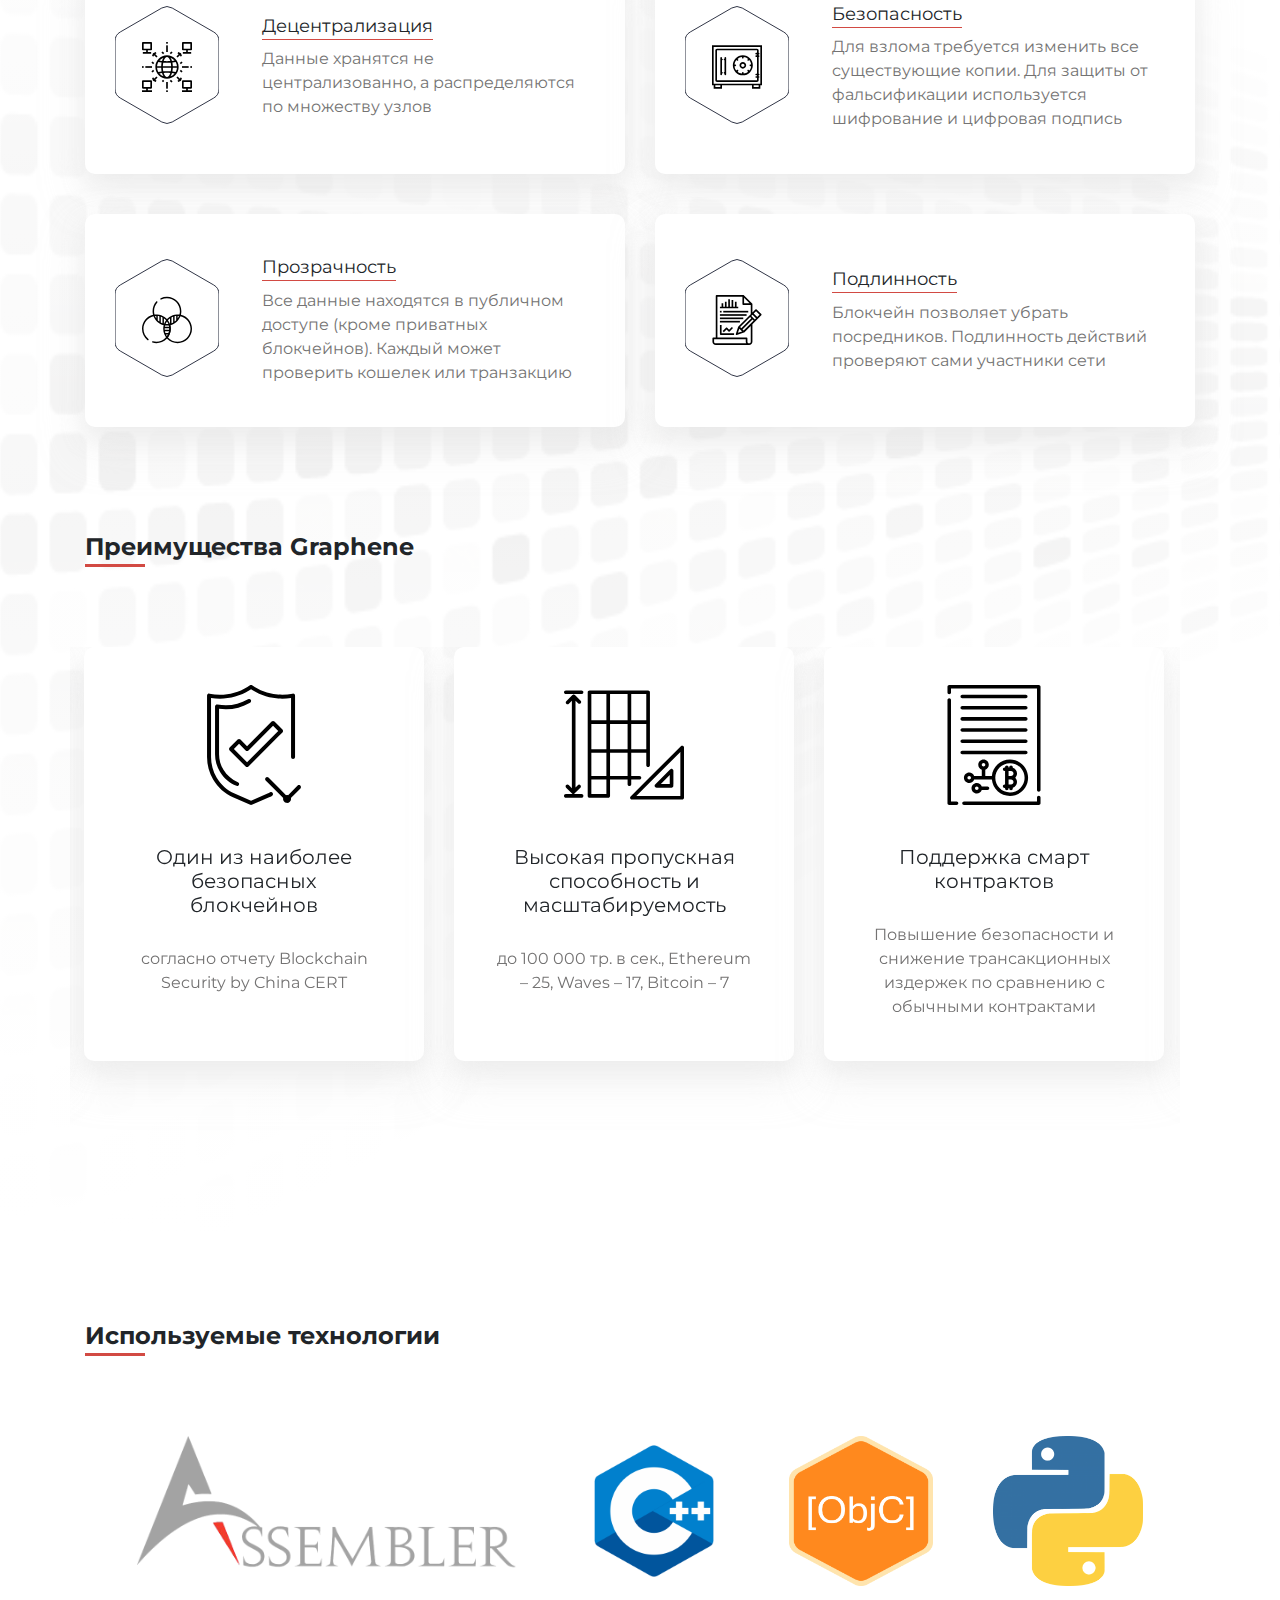
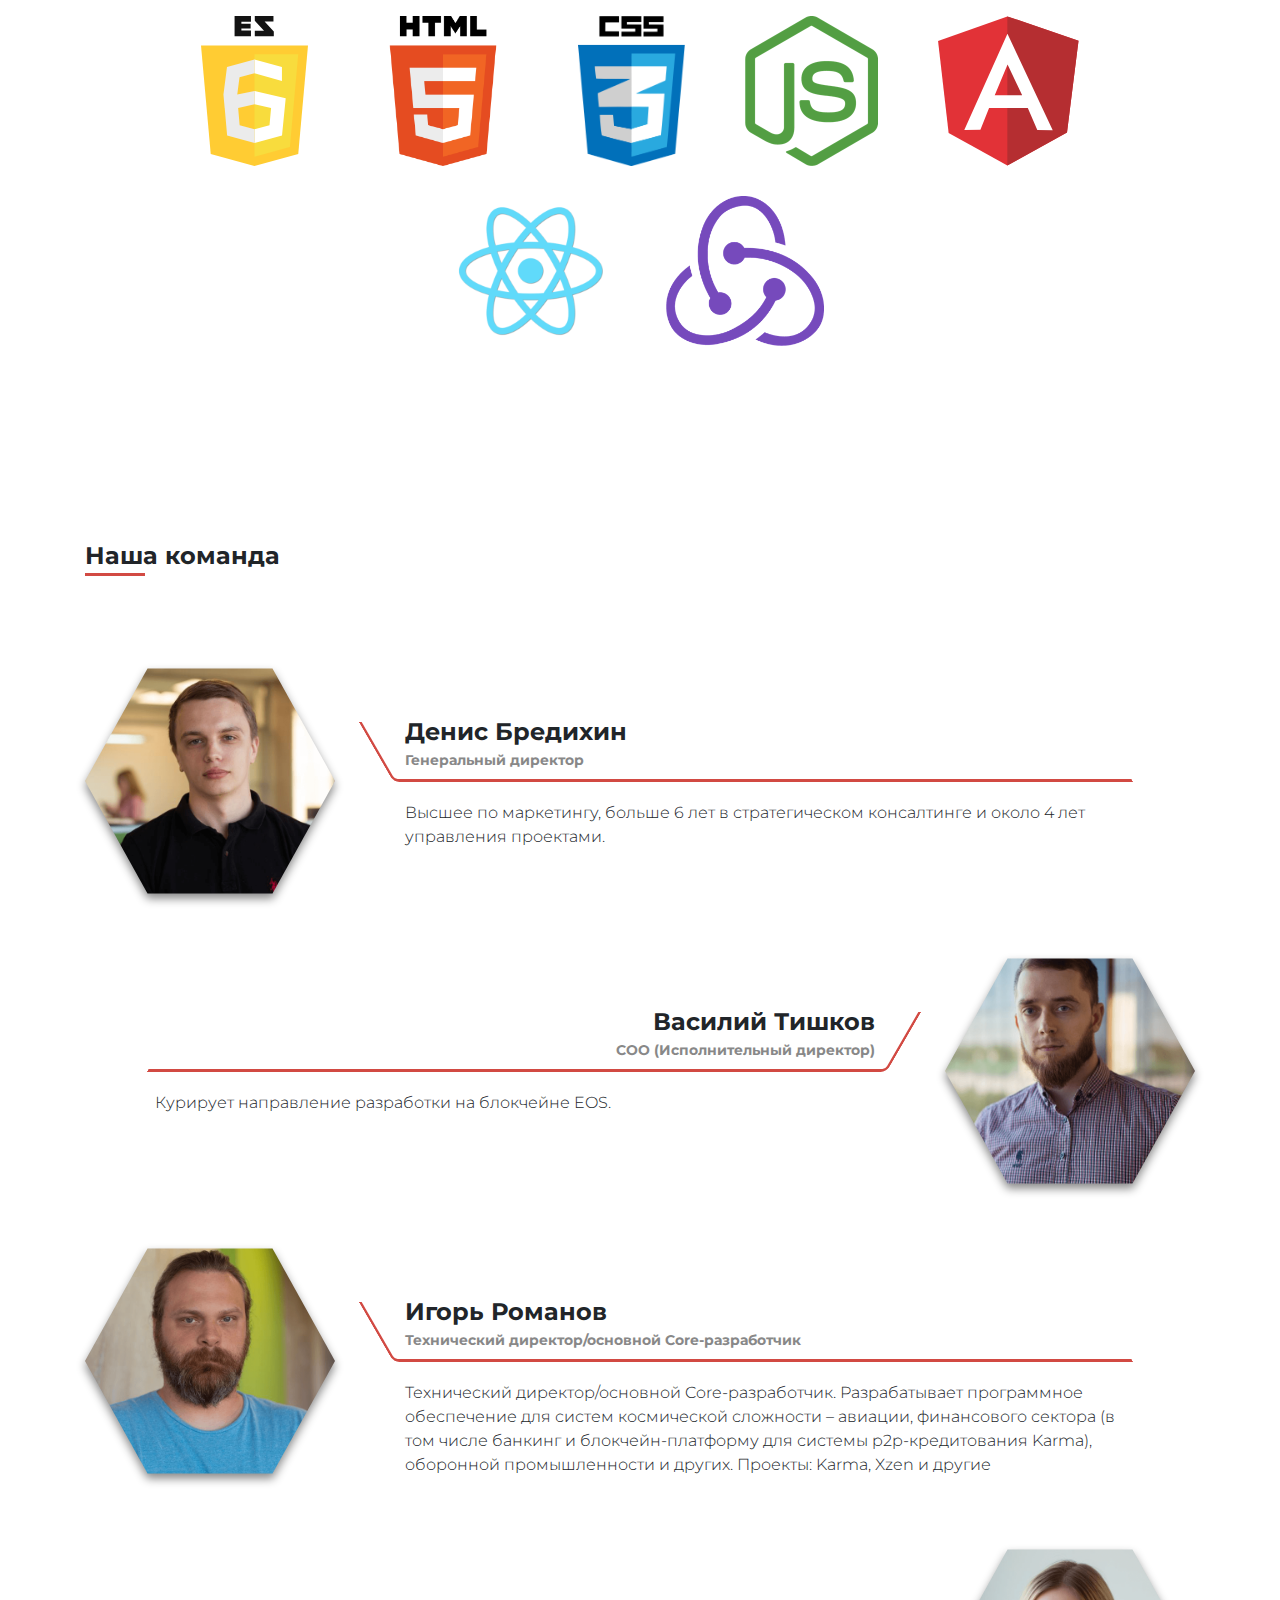
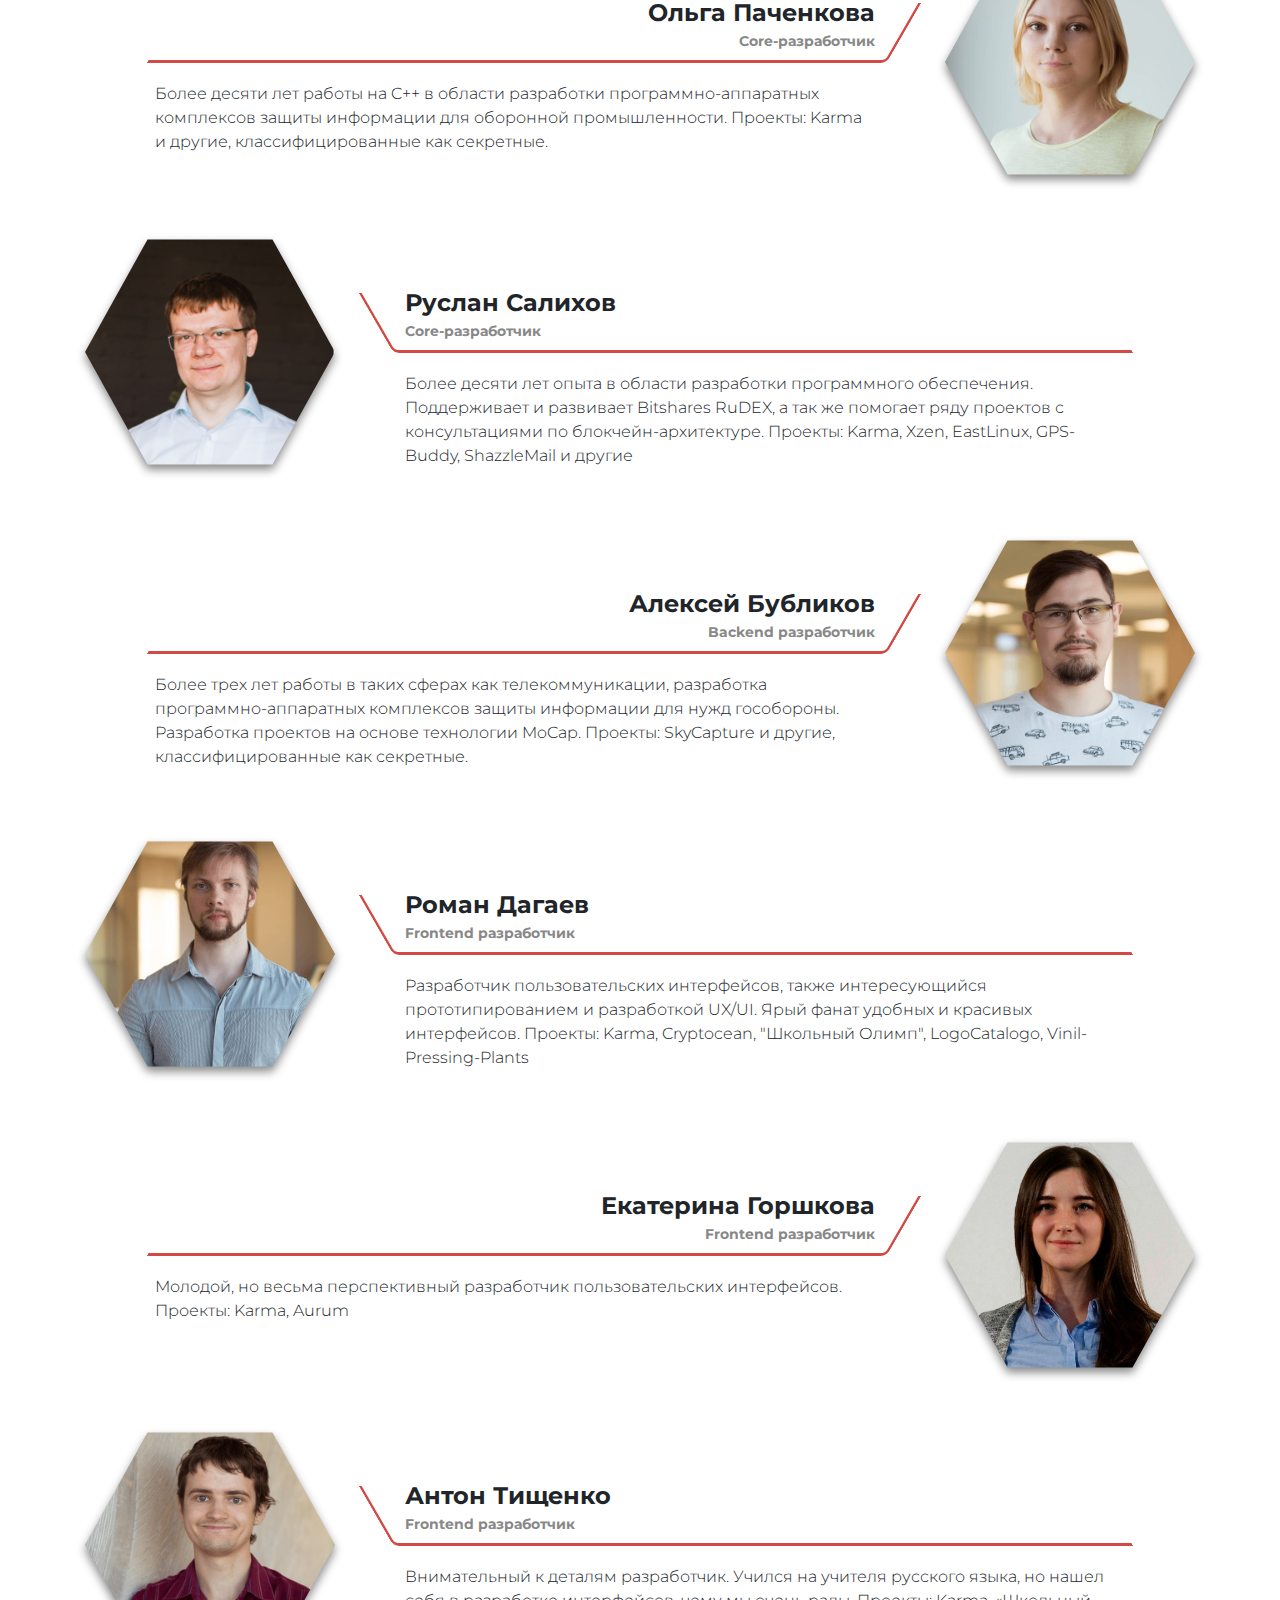
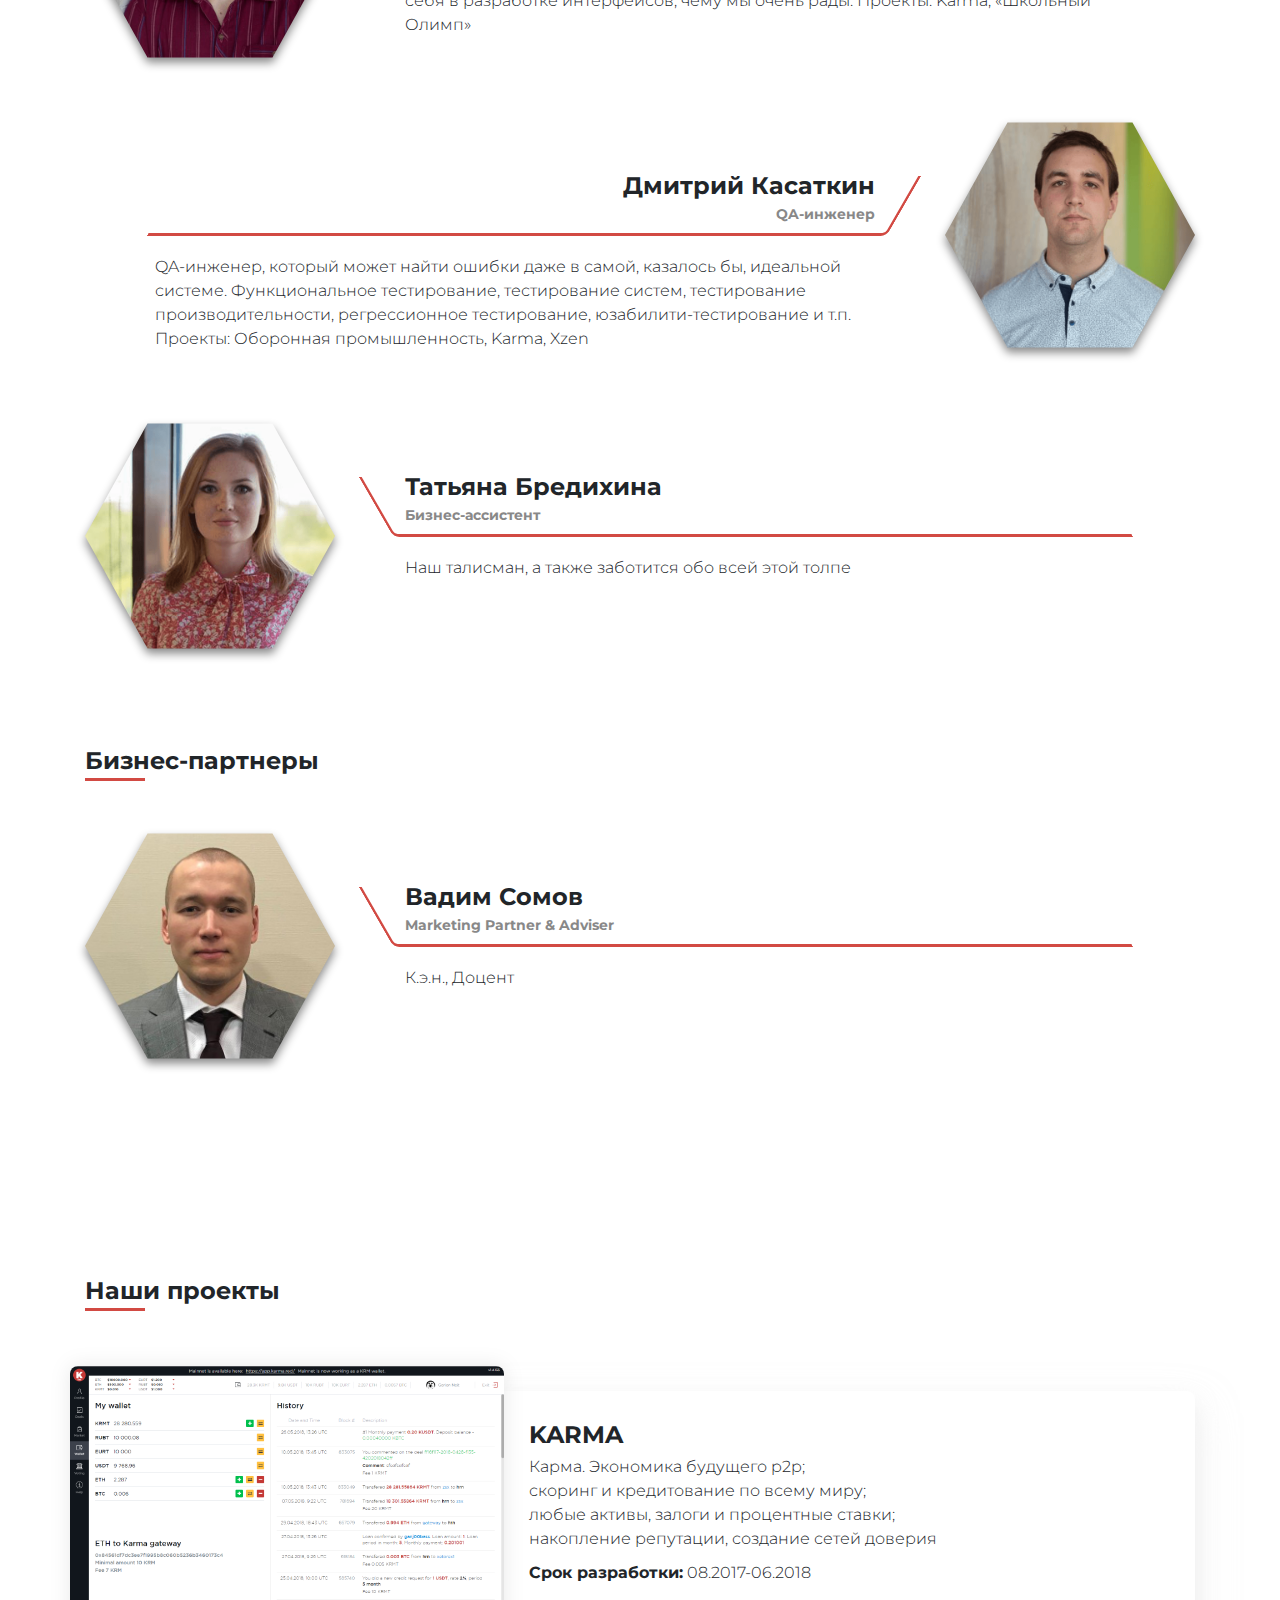
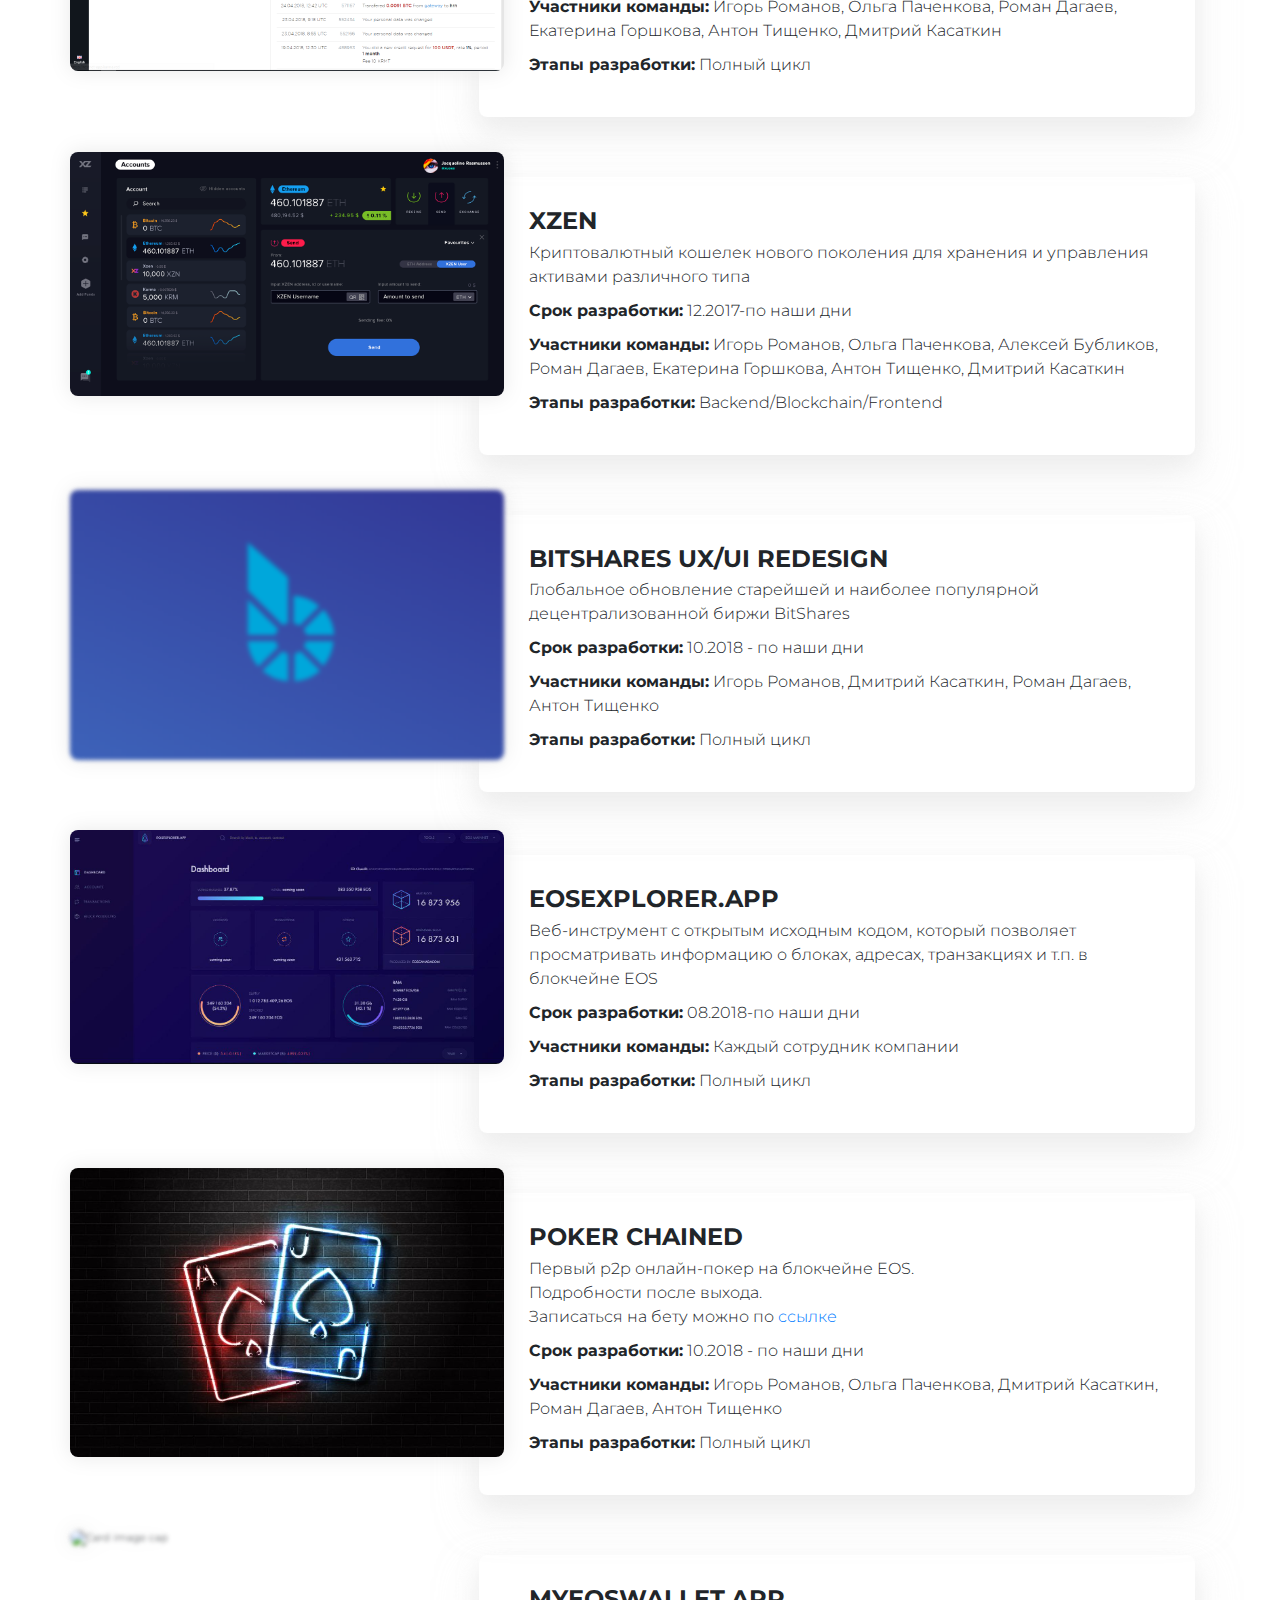
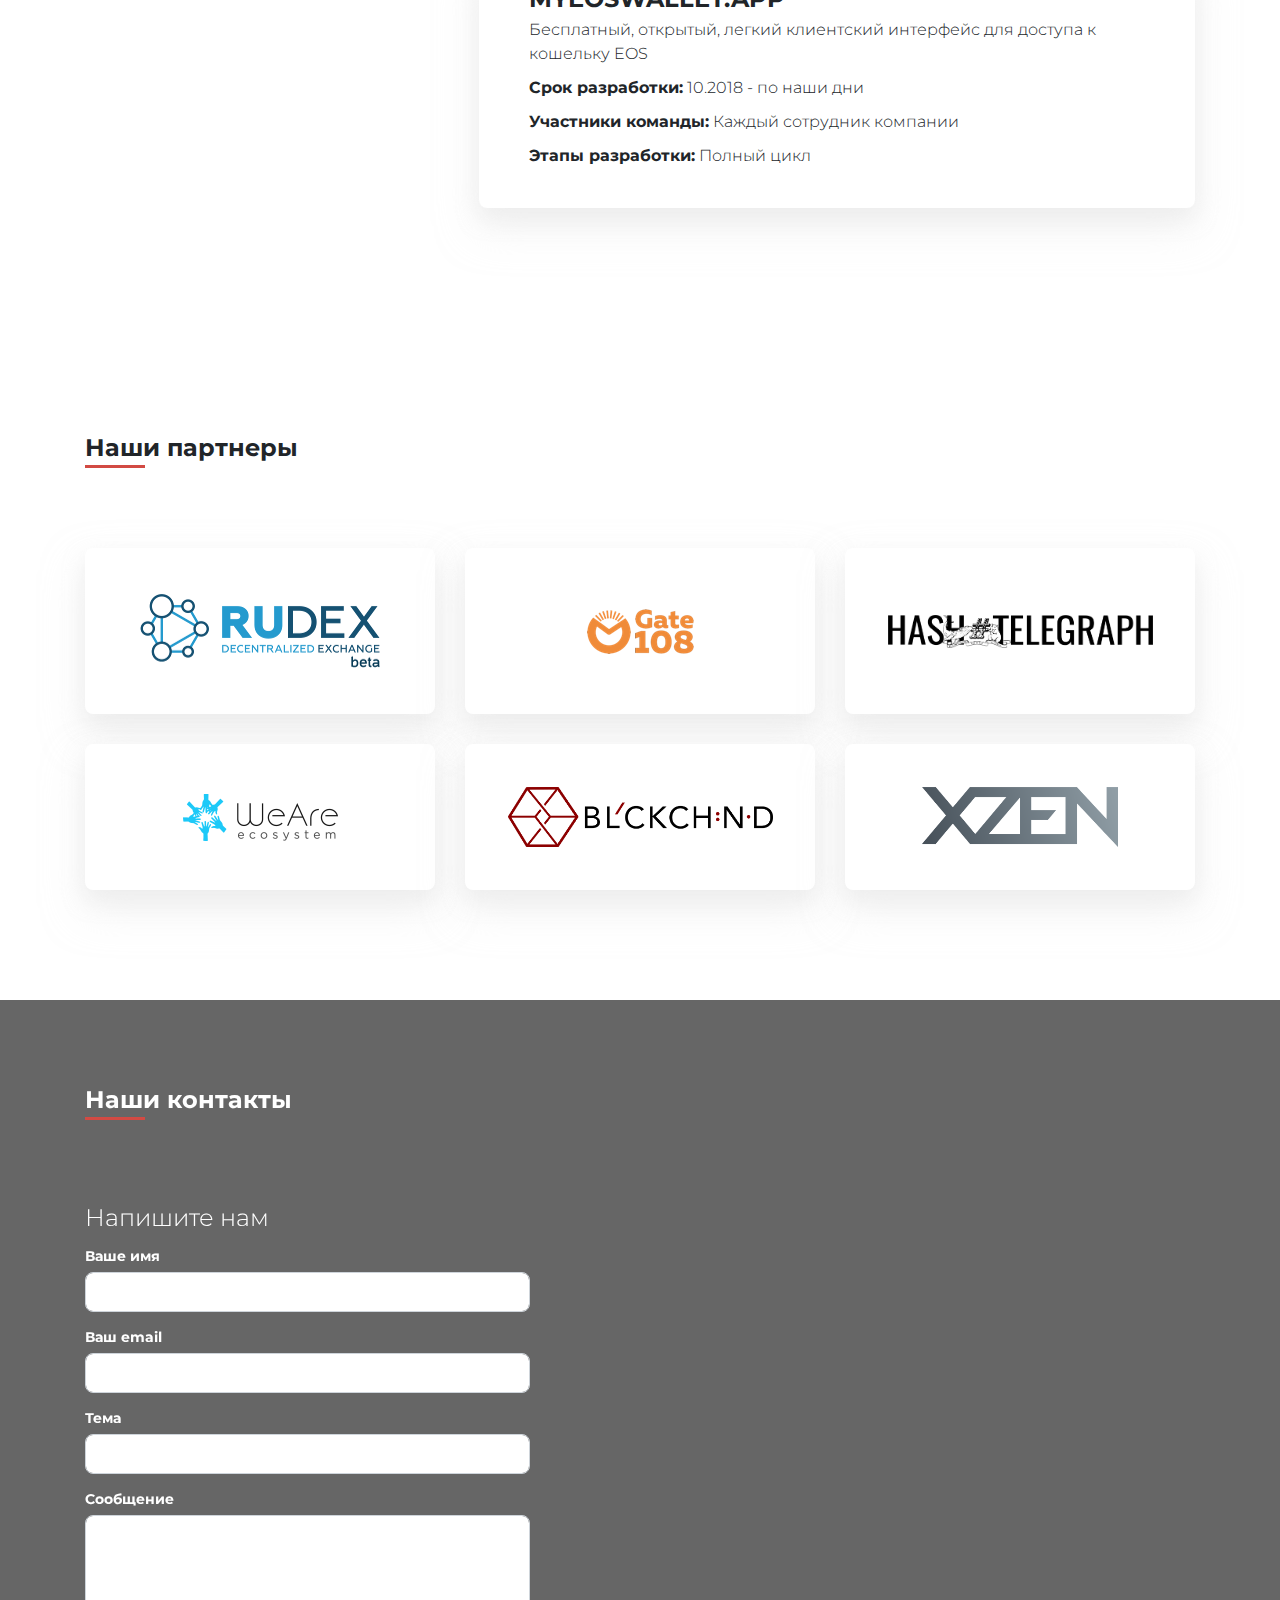
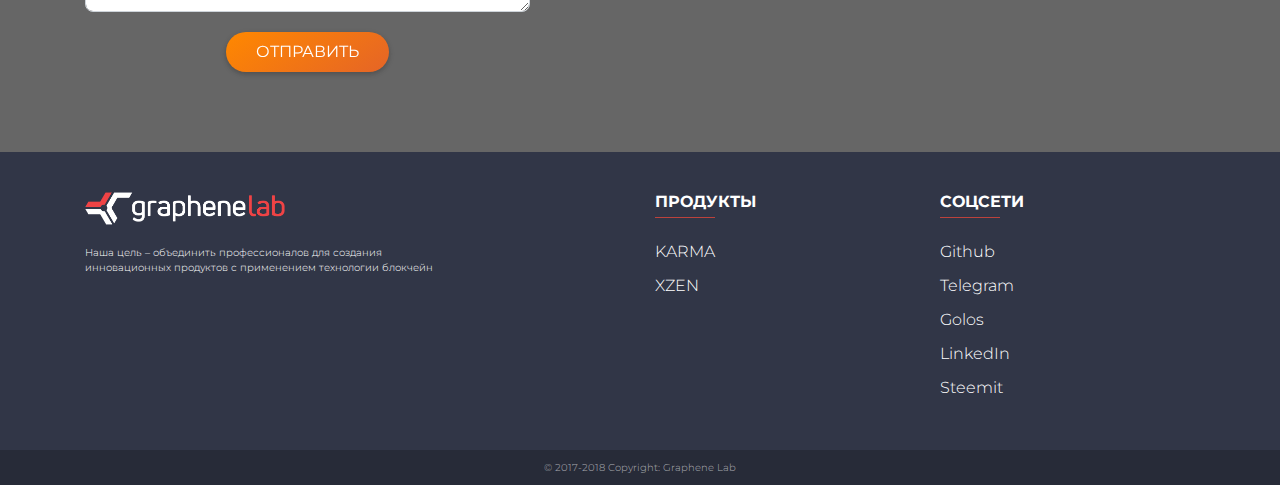
==== commit b97686b1: "fix poker link" ====
--- a/index.html
+++ b/index.html
@@ -638,14 +638,14 @@
                 <img class="product__image"
                      src="img/pokerchained.jpg"
                      alt="Card image cap">
-                <a href="https://poker.graphenelab.io/" rel="noopener"><span class="mask rgba-white-slight"></span></a>
+                <a href="https://pokerchained.com/" rel="noopener"><span class="mask rgba-white-slight"></span></a>
             </div>
             <div class="product__info">
                 <h4 class="text--lg">Poker Chained</h4>
                 <div class="text--md">
                     <p>Первый p2p онлайн-покер на блокчейне EOS.
                         <br>Подробности после выхода.
-                        <br>Записаться на бету можно по <a href="https://poker.graphenelab.io/" rel="noopener" target="_blank">ссылке</a>
+                        <br>Записаться на бету можно по <a href="https://pokerchained.com/" rel="noopener" target="_blank">ссылке</a>
                     </p>
                     <p><b>Срок разработки:</b> 10.2018 - по наши дни</p>
                     <p><b>Участники команды:</b> Игорь Романов, Ольга Паченкова, Дмитрий Касаткин, Роман Дагаев, Антон Тищенко</p>
